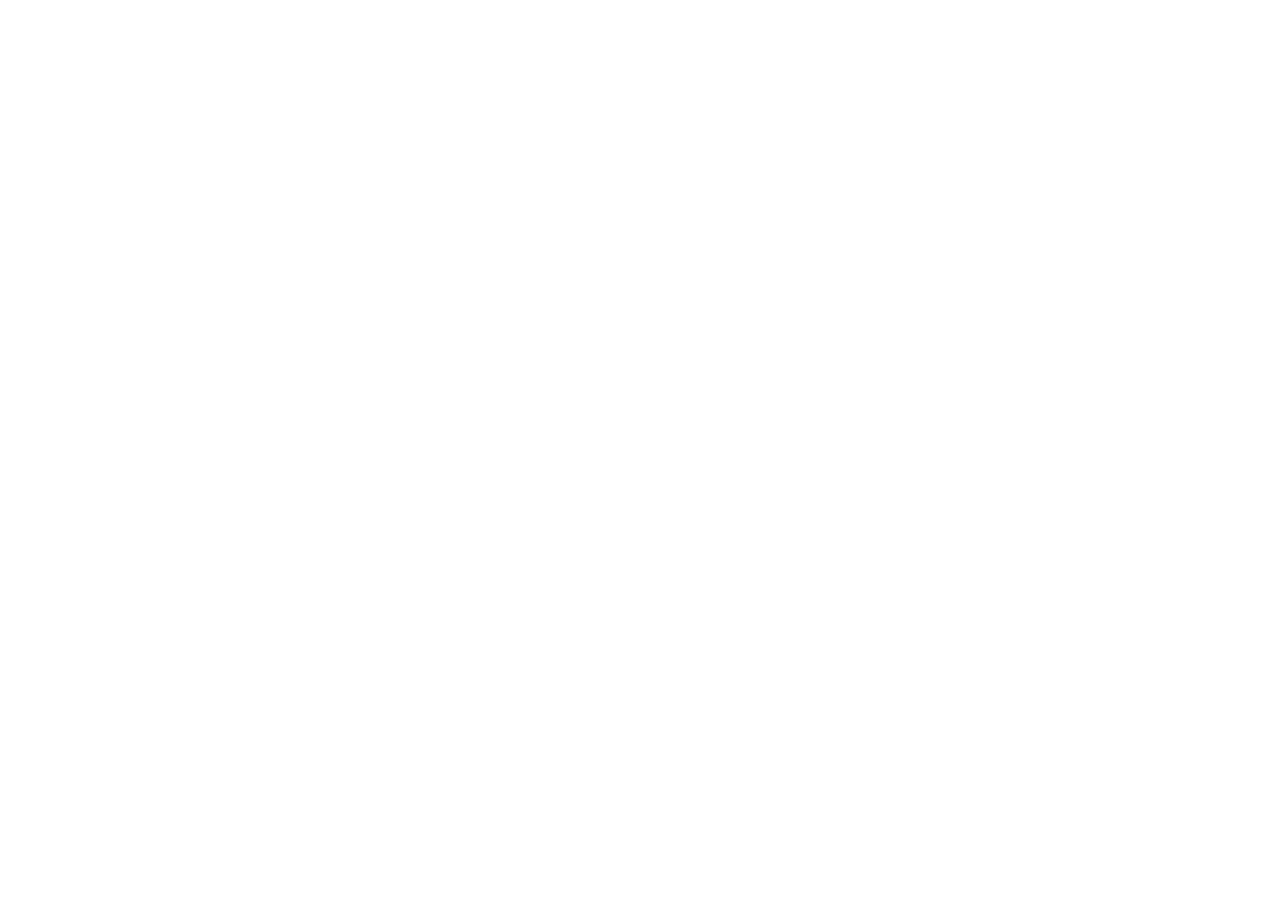
==== index.html @ b4f8fef1 "added: baze settings" ====
<!DOCTYPE html>
<html lang="ru">
  <head>
    <meta charset="UTF-8" />
    <meta name="viewport" content="width=device-width, initial-scale=1.0" />
    <title>Исследование зрелости РМ</title>
  </head>
  <link rel="preconnect" href="https://fonts.gstatic.com" />

  <link rel="stylesheet" href="css/swiper-bundle.min.css" />
  <link rel="stylesheet" href="css/style.css" />
  <body>
    <header class="header">
      <div class="container"></div>
      <!-- /.container -->
    </header>
    <!-- /.header -->

    <script src="js/jquery-3.6.0.min.js"></script>
    <script src="js/swiper-bundle.min.js"></script>
    <script src="js/main.js"></script>
  </body>
</html>
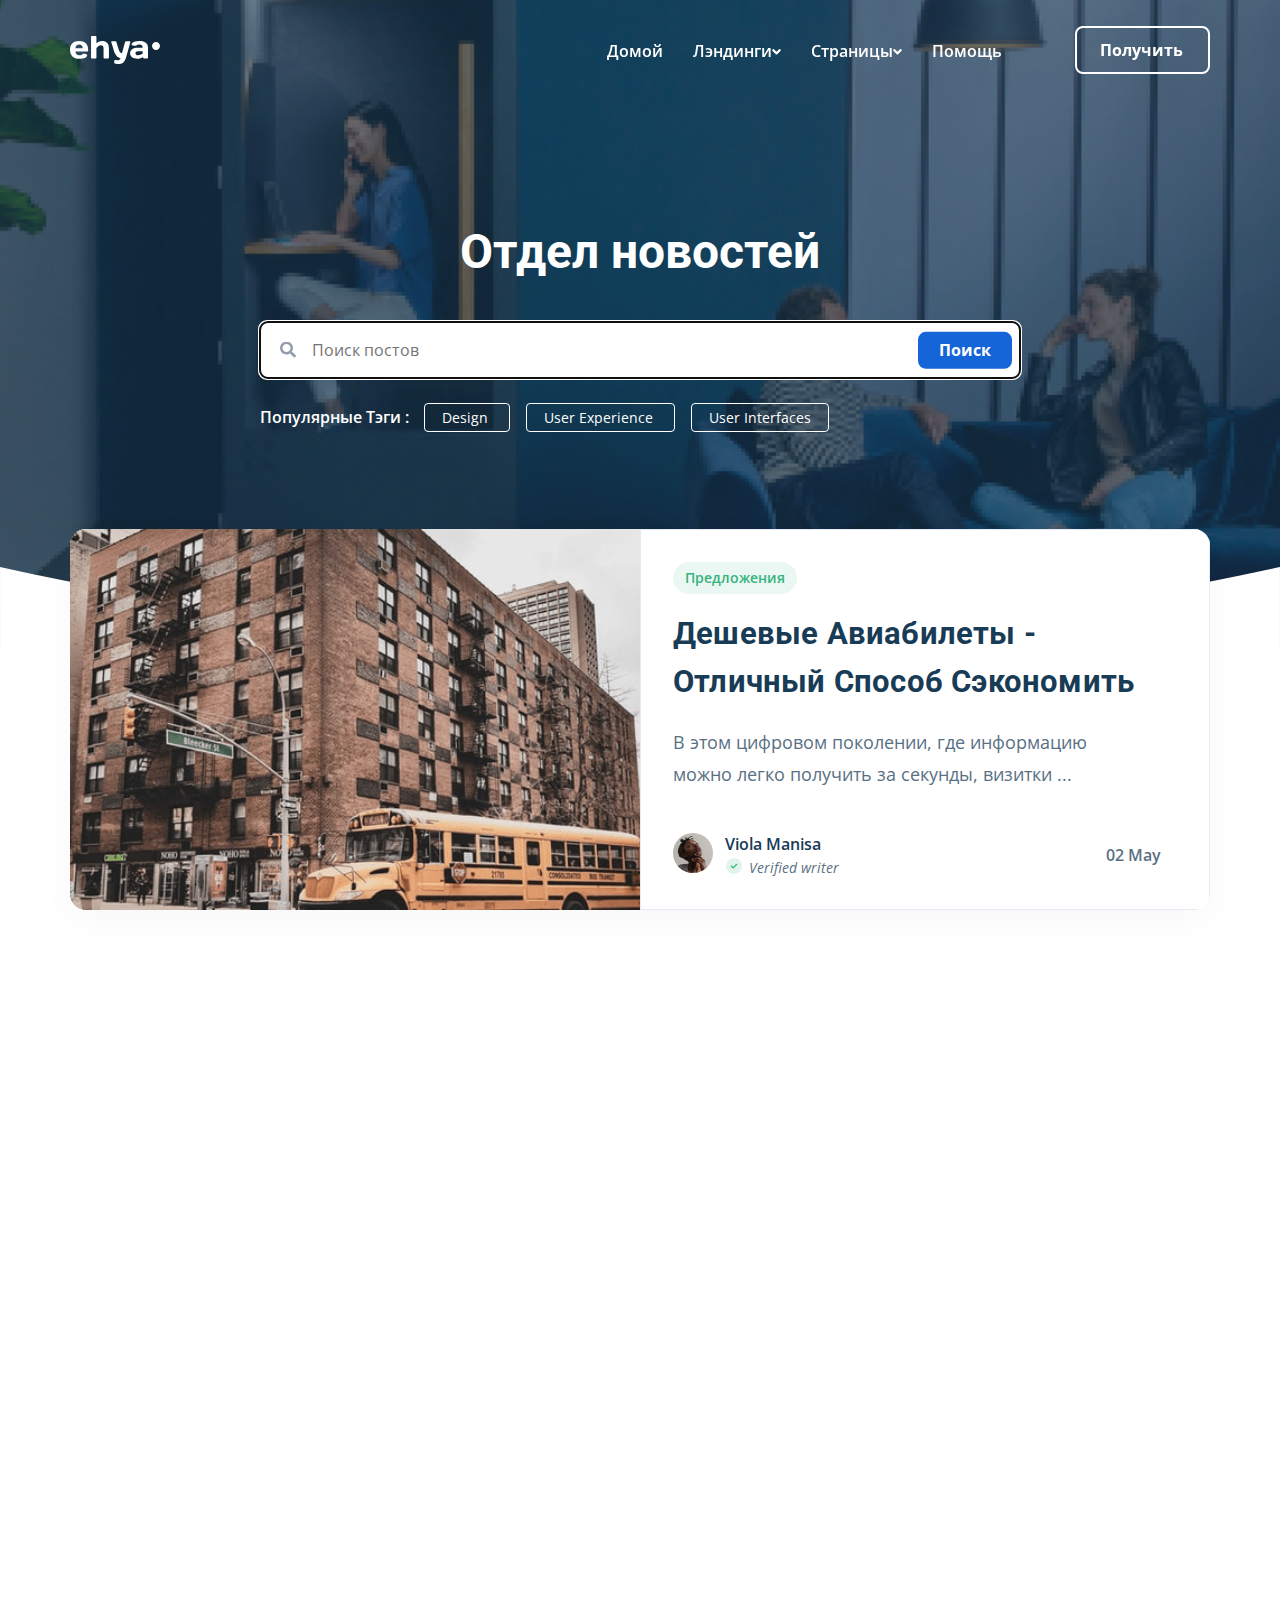
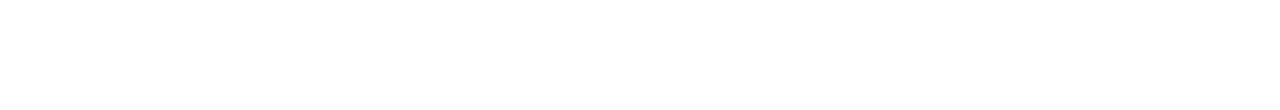
==== commit afffaa6b: "fix" ====
--- a/index.html
+++ b/index.html
@@ -3,19 +3,305 @@
   <head>
     <meta charset="UTF-8" />
     <meta name="viewport" content="width=device-width, initial-scale=1.0" />
-    <title>Исследование зрелости РМ</title>
+    <title>ehya:Отдел новостей</title>
   </head>
   <link rel="preconnect" href="https://fonts.gstatic.com" />
+  <link
+    href="https://fonts.googleapis.com/css2?family=Open+Sans:ital,wght@0,400;0,600;0,700;1,400&family=Roboto:wght@700&display=swap"
+    rel="stylesheet"
+  />
 
   <link rel="stylesheet" href="css/swiper-bundle.min.css" />
   <link rel="stylesheet" href="css/style.css" />
+  <link rel="apple-touch-icon" sizes="180x180" href="apple-touch-icon.png" />
+  <link rel="icon" type="image/png" sizes="32x32" href="favicon-32x32.png" />
+  <link rel="icon" type="image/png" sizes="16x16" href="favicon-16x16.png" />
+  <link rel="manifest" href="site.webmanifest" />
+  <meta name="msapplication-TileColor" content="#da532c" />
+  <meta name="theme-color" content="#ffffff" />
   <body>
-    <header class="header">
-      <div class="container"></div>
+    <header id="#header" class="header">
+      <div class="container">
+        <div class="header__wrapper">
+          <a href="#" class="header__logo header-logo"
+            ><img src="img/Logo.svg" alt="logo" class="header-logo__img"
+          /></a>
+          <div class="header__navbar-top">
+            <nav class="header__nav header-nav">
+              <ul class="header-nav__list">
+                <li class="header-nav__item">
+                  <a href="#" class="header-nav__link hover">Домой</a>
+                </li>
+                <li class="header-nav__item">
+                  <div class="header-nav__dropdown dropdown">
+                    <a
+                      href="#"
+                      class="header-nav__link header-nav__link--arrow hover"
+                      >Лэндинги</a
+                    >
+
+                    <div class="dropdown-content">
+                      <a class="dropdown-content__link hover-1" href="#"
+                        >Лэндинги 1</a
+                      >
+                      <a class="dropdown-content__link hover-1" href="#"
+                        >Лэндинги 2</a
+                      >
+                      <a class="dropdown-content__link hover-1" href="#"
+                        >Лэндинги 3</a
+                      >
+                      <a class="dropdown-content__link hover-1" href="#"
+                        >Лэндинги 4</a
+                      >
+                    </div>
+                  </div>
+                </li>
+                <li class="header-nav__item">
+                  <div class="header-nav__dropdown dropdown">
+                    <a
+                      href="#"
+                      class="header-nav__link header-nav__link--arrow hover"
+                      >Cтраницы</a
+                    >
+                    <div class="dropdown-content">
+                      <a class="dropdown-content__link hover-1" href="#"
+                        >Cтраница 1</a
+                      >
+                      <a class="dropdown-content__link hover-1" href="#"
+                        >Cтраница 2</a
+                      >
+                      <a class="dropdown-content__link hover-1" href="#"
+                        >Cтраница 3</a
+                      >
+                      <a class="dropdown-content__link hover-1" href="#"
+                        >Cтраница 4</a
+                      >
+                    </div>
+                  </div>
+                </li>
+                <li class="header-nav__item">
+                  <a href="#" class="header-nav__link hover">Помощь</a>
+                </li>
+              </ul>
+            </nav>
+            <!-- /.header__nav -->
+            <button data-toggle="modal" class="header__button button-1 hover-1">
+              Получить
+            </button>
+          </div>
+          <!-- /.header__navbar-top -->
+          <button class="header__menu-button menu-button">
+            <span class="menu-button__line"></span>
+            <span class="menu-button__line"></span>
+            <span class="menu-button__line"></span>
+          </button>
+        </div>
+        <!-- /.header__wrapper -->
+      </div>
+      <!-- /.container -->
+      <div class="container">
+        <div class="header__navbar-bottom">
+          <nav class="header__nav header-nav">
+            <ul class="header-nav__list">
+              <li class="header-nav__item">
+                <a href="index.html" class="header-nav__link">Домой</a>
+              </li>
+              <li class="header-nav__item">
+                <a
+                  data-target="#one"
+                  href="#"
+                  class="header-nav__link header-nav__link--arrow"
+                  >Лендинги</a
+                >
+                <ul
+                  id="one"
+                  class="header-nav__dropdown bottom-dropdown dropdown"
+                >
+                  <li class="dropdown__item">
+                    <a href="#" class="dropdown__link">Лендинг 1</a>
+                  </li>
+                  <li class="dropdown__item">
+                    <a href="#" class="dropdown__link">Лендинг 2</a>
+                  </li>
+                  <li class="dropdown__item">
+                    <a href="#" class="dropdown__link">Лендинг 3</a>
+                  </li>
+                  <li class="dropdown__item">
+                    <a href="#" class="dropdown__link">Лендинг 4</a>
+                  </li>
+                </ul>
+                <!-- /.header-nav__drop-down -->
+              </li>
+              <li class="header-nav__item">
+                <a
+                  data-target="#two"
+                  href="#"
+                  class="header-nav__link header-nav__link--arrow"
+                  >Страницы</a
+                >
+                <ul
+                  id="two"
+                  class="header-nav__dropdown bottom-dropdown dropdown"
+                >
+                  <li class="dropdown__item">
+                    <a href="#" class="dropdown__link">Страница 1</a>
+                  </li>
+                  <li class="dropdown__item">
+                    <a href="#" class="dropdown__link">Страница 2</a>
+                  </li>
+                  <li class="dropdown__item">
+                    <a href="#" class="dropdown__link">Страница 3</a>
+                  </li>
+                  <li class="dropdown__item">
+                    <a href="#" class="dropdown__link">Страница 4</a>
+                  </li>
+                </ul>
+                <!-- /.header-nav__drop-down -->
+              </li>
+              <li class="header-nav__item">
+                <a href="#" class="header-nav__link">Помощь</a>
+              </li>
+            </ul>
+          </nav>
+          <!-- /.header__nav -->
+          <button data-toggle="modal" class="header__button button-1">
+            Получить
+          </button>
+        </div>
+        <!-- /.header__navbar-bottom -->
+      </div>
       <!-- /.container -->
     </header>
     <!-- /.header -->
+    <section class="title-page">
+      <div class="title-page__background">
+        <div class="container">
+          <div class="title-page__wrapper">
+            <h1 class="title title-page__title">Отдел новостей</h1>
+            <form action="#" class="search title-page__search">
+              <input
+                type="text"
+                class="input search__input"
+                placeholder="Поиск постов"
+                autofocus
+              />
+              <img
+                src="img/search.svg"
+                alt="icon: search"
+                class="search__img"
+              />
+              <button class="search__button button-2 hover-2">Поиск</button>
+            </form>
+            <div class="title-page__tags tags">
+              <span class="tags__popular">Популярные Тэги :</span>
+              <span class="tags__name hover-1"> <a href="#">Design</a> </span>
+              <span class="tags__name hover-1">
+                <a href="">User Experience</a>
+              </span>
+              <span class="tags__name hover-1"
+                ><a href="">User Interfaces</a></span
+              >
+            </div>
+            <!-- /.title-page__tegs -->
+          </div>
+          <!-- /.title-page__wrapper -->
+        </div>
+        <!-- /.container -->
+      </div>
+      <!-- /.title-page__background -->
+    </section>
+    <!-- /.title-page -->
+    <section class="featured">
+      <div class="container">
+        <div class="featured__box box">
+          <img src="img/offer.png" alt="image" class="box__image" />
+          <div class="box__info">
+            <span class="box__schild"> <a href="">Предложения</a> </span>
+            <h3 class="box__title">
+              Дешевые Авиабилеты - Отличный Способ Сэкономить
+            </h3>
+            <span class="box__text"
+              >В этом цифровом поколении, где информацию можно легко получить за
+              секунды, визитки ...</span
+            >
+            <div class="box__bottom">
+              <div class="box__autor box-autor">
+                <img
+                  src="img/ava_1.png"
+                  alt="avatar"
+                  class="box-autor__avatar avatar"
+                />
+                <div class="box-autor__right">
+                  <span class="box-autor__name name">Viola Manisa</span>
+                  <span class="box-autor__verified verified">
+                    Verified writer
+                  </span>
+                </div>
+              </div>
+              <!-- /.box__autor -->
+              <span class="box__date date">02 May</span>
+            </div>
+          </div>
+          <!-- /.box__info -->
+        </div>
+        <!-- /.featured__card -->
+      </div>
+      <!-- /.container -->
+    </section>
+    <section class="popular">
+      <div class="container"><h2 class="title">Популярные Статьи</h2></div>
+      <!-- /.container -->
+    </section>
+    <!-- /.popular -->
+    <div class="modal">
+      <div class="modal__overlay"></div>
+      <!-- /.modal__overlay -->
+      <div class="modal__dialog">
+        <a href="#" class="modal__close">
+          <img src="img/close.svg" alt="icon: close" />
+        </a>
+        <img class="modal__logo" src="img/Logo.svg" alt="logo" />
+        <form action="send.php" method="POST" class="modal__form form">
+          <input
+            type="text"
+            class="input modal__input"
+            placeholder="Фамилия Имя*"
+            name="name"
+            required
+            minlength="2"
+          />
+          <input
+            type="tel"
+            class="phone input modal__input"
+            placeholder="Номер телефона*"
+            name="phone"
+            required
+            minlength="18"
+            id="phone2"
+          />
 
+          <input
+            type="email"
+            class="input modal__input"
+            placeholder="Email*"
+            name="email"
+            required
+          />
+          <textarea
+            class="message input modal__message"
+            placeholder="Сообщение"
+            name="message"
+          ></textarea>
+
+          <button class="button-2 modal__button hover" type="submit">
+            Отправить
+          </button>
+        </form>
+        <!-- /.modal__form -->
+      </div>
+      <!-- /.modal__dialog -->
+    </div>
+    <!-- /.modal -->
     <script src="js/jquery-3.6.0.min.js"></script>
     <script src="js/swiper-bundle.min.js"></script>
     <script src="js/main.js"></script>
--- a/css/style.css
+++ b/css/style.css
@@ -0,0 +1,1331 @@
+* {
+  -webkit-box-sizing: border-box;
+          box-sizing: border-box;
+  margin: 0;
+}
+
+ul {
+  padding: 0;
+  margin-left: 20px;
+  list-style: none;
+}
+
+.container {
+  max-width: 1140px;
+  margin: auto;
+}
+
+body {
+  background-color: #ffffff;
+  font-family: "Open Sans", sans-serif;
+  font-size: 18px;
+  font-style: normal;
+  font-weight: normal;
+  line-height: 32px;
+  color: #5A7184;
+}
+
+button {
+  cursor: pointer;
+  background-color: none;
+}
+
+button:focus {
+  outline: none;
+}
+
+.title {
+  font-family: "Roboto", sans-serif;
+  font-style: normal;
+  font-weight: bold;
+  line-height: 60px;
+  font-size: 48px;
+  color: #ffffff;
+}
+
+.box__title {
+  font-family: "Roboto", sans-serif;
+  font-style: normal;
+  font-weight: bold;
+  font-size: 31px;
+  line-height: 48px;
+  letter-spacing: 0.2px;
+  color: #183B56;
+}
+
+a {
+  text-decoration: none;
+  color: inherit;
+}
+
+.button-1 {
+  border: 2px solid #ffffff;
+  border-radius: 8px;
+  opacity: 1;
+  background: transparent;
+  color: #ffffff;
+  font-family: "Open Sans", sans-serif;
+  font-style: normal;
+  font-weight: bold;
+  font-size: 16px;
+  line-height: 22px;
+  height: 48px;
+  padding-left: 23px;
+  padding-right: 25px;
+  vertical-align: middle;
+}
+
+.button-2 {
+  border: none;
+  border-radius: 8px;
+  background-color: #1565D8;
+  color: #ffffff;
+  font-family: "Open Sans", sans-serif;
+  font-style: normal;
+  font-weight: bold;
+  font-size: 16px;
+  padding-top: 9px;
+  padding-bottom: 9px;
+}
+
+.input {
+  border: none;
+  border-radius: 8px;
+  height: 56px;
+  color: #959EAD;
+  font-family: "Open Sans", sans-serif;
+  font-style: normal;
+  font-weight: normal;
+  font-size: 16px;
+  line-height: 22px;
+}
+
+.box {
+  background: #ffffff;
+  -webkit-box-shadow: 0px 10px 35px rgba(0, 0, 0, 0.03);
+          box-shadow: 0px 10px 35px rgba(0, 0, 0, 0.03);
+  border-radius: 16px;
+}
+
+.box__info {
+  border: 1px solid #E5EAF4;
+}
+
+.verified {
+  font-family: "Open Sans", sans-serif;
+  font-style: italic;
+  font-weight: normal;
+  font-size: 14px;
+  line-height: 19px;
+  color: #5A7184;
+  position: relative;
+  margin-left: 24px;
+}
+
+.verified::before {
+  content: '';
+  background-image: url(/img/verified.svg);
+  background-repeat: no-repeat;
+  background-size: cover;
+  position: absolute;
+  top: 0;
+  left: -23px;
+  height: 16px;
+  width: 16px;
+}
+
+.avatar {
+  border-radius: 50%;
+  width: 40px;
+  height: 40px;
+}
+
+.date {
+  font-family: "Open Sans", sans-serif;
+  font-style: normal;
+  font-weight: 600;
+  font-size: 16px;
+  line-height: 22px;
+}
+
+.name {
+  font-family: "Open Sans", sans-serif;
+  font-style: normal;
+  font-weight: 600;
+  font-size: 16px;
+  line-height: 22px;
+  margin-bottom: 3px;
+}
+
+.hover:hover {
+  color: #1565D8;
+}
+
+.hover-1:hover {
+  color: #1565D8;
+  background-color: #ffffff;
+}
+
+.hover-2:hover {
+  color: #1565D8;
+  background-color: #ffffff;
+  border: 2px solid #1565D8;
+}
+
+/*! normalize.css v8.0.1 | MIT License | github.com/necolas/normalize.css */
+/* Document
+ @mixin ========================================================================= */
+/**
+ * 1. Correct the line height in all browsers.
+ * 2. Prevent adjustments of font size after orientation changes in iOS.
+ */
+html {
+  line-height: 1.15;
+  /* 1 */
+  -webkit-text-size-adjust: 100%;
+  /* 2 */
+}
+
+/* Sections
+ @mixin ========================================================================= */
+/**
+ * Remove the margin in all browsers.
+ */
+body {
+  margin: 0;
+}
+
+/**
+ * Render the `main` element consistently in IE.
+ */
+main {
+  display: block;
+}
+
+/**
+ * Correct the font size and margin on `h1` elements within `section` and
+ * `article` contexts in Chrome, Firefox, and Safari.
+ */
+h1 {
+  font-size: 2em;
+  margin: 0.67em 0;
+}
+
+/* Grouping content
+ @mixin ========================================================================= */
+/**
+ * 1. Add the correct box sizing in Firefox.
+ * 2. Show the overflow in Edge and IE.
+ */
+hr {
+  -webkit-box-sizing: content-box;
+          box-sizing: content-box;
+  /* 1 */
+  height: 0;
+  /* 1 */
+  overflow: visible;
+  /* 2 */
+}
+
+/**
+ * 1. Correct the inheritance and scaling of font size in all browsers.
+ * 2. Correct the odd `em` font sizing in all browsers.
+ */
+pre {
+  font-family: monospace, monospace;
+  /* 1 */
+  font-size: 1em;
+  /* 2 */
+}
+
+/* Text-level semantics
+ @mixin ========================================================================= */
+/**
+ * Remove the gray background on active links in IE 10.
+ */
+a {
+  background-color: transparent;
+}
+
+/**
+ * 1. Remove the bottom border in Chrome 57-
+ * 2. Add the correct text decoration in Chrome, Edge, IE, Opera, and Safari.
+ */
+abbr[title] {
+  border-bottom: none;
+  /* 1 */
+  text-decoration: underline;
+  /* 2 */
+  -webkit-text-decoration: underline dotted;
+          text-decoration: underline dotted;
+  /* 2 */
+}
+
+/**
+ * Add the correct font weight in Chrome, Edge, and Safari.
+ */
+b,
+strong {
+  font-weight: bolder;
+}
+
+/**
+ * 1. Correct the inheritance and scaling of font size in all browsers.
+ * 2. Correct the odd `em` font sizing in all browsers.
+ */
+code,
+kbd,
+samp {
+  font-family: monospace, monospace;
+  /* 1 */
+  font-size: 1em;
+  /* 2 */
+}
+
+/**
+ * Add the correct font size in all browsers.
+ */
+small {
+  font-size: 80%;
+}
+
+/**
+ * Prevent `sub` and `sup` elements from affecting the line height in
+ * all browsers.
+ */
+sub,
+sup {
+  font-size: 75%;
+  line-height: 0;
+  position: relative;
+  vertical-align: baseline;
+}
+
+sub {
+  bottom: -0.25em;
+}
+
+sup {
+  top: -0.5em;
+}
+
+/* Embedded content
+ @mixin ========================================================================= */
+/**
+ * Remove the border on images inside links in IE 10.
+ */
+img {
+  border-style: none;
+}
+
+/* Forms
+ @mixin ========================================================================= */
+/**
+ * 1. Change the font styles in all browsers.
+ * 2. Remove the margin in Firefox and Safari.
+ */
+button,
+input,
+optgroup,
+select,
+textarea {
+  font-family: inherit;
+  /* 1 */
+  font-size: 100%;
+  /* 1 */
+  line-height: 1.15;
+  /* 1 */
+  margin: 0;
+  /* 2 */
+}
+
+/**
+ * Show the overflow in IE.
+ * 1. Show the overflow in Edge.
+ */
+button,
+input {
+  /* 1 */
+  overflow: visible;
+}
+
+/**
+ * Remove the inheritance of text transform in Edge, Firefox, and IE.
+ * 1. Remove the inheritance of text transform in Firefox.
+ */
+button,
+select {
+  /* 1 */
+  text-transform: none;
+}
+
+/**
+ * Correct the inability to style clickable types in iOS and Safari.
+ */
+button,
+[type="button"],
+[type="reset"],
+[type="submit"] {
+  -webkit-appearance: button;
+}
+
+/**
+ * Remove the inner border and padding in Firefox.
+ */
+button::-moz-focus-inner,
+[type="button"]::-moz-focus-inner,
+[type="reset"]::-moz-focus-inner,
+[type="submit"]::-moz-focus-inner {
+  border-style: none;
+  padding: 0;
+}
+
+/**
+ * Restore the focus styles unset by the previous rule.
+ */
+button:-moz-focusring,
+[type="button"]:-moz-focusring,
+[type="reset"]:-moz-focusring,
+[type="submit"]:-moz-focusring {
+  outline: 1px dotted ButtonText;
+}
+
+/**
+ * Correct the padding in Firefox.
+ */
+fieldset {
+  padding: 0.35em 0.75em 0.625em;
+}
+
+/**
+ * 1. Correct the text wrapping in Edge and IE.
+ * 2. Correct the color inheritance from `fieldset` elements in IE.
+ * 3. Remove the padding so developers are not caught out when they zero out
+ *    `fieldset` elements in all browsers.
+ */
+legend {
+  -webkit-box-sizing: border-box;
+          box-sizing: border-box;
+  /* 1 */
+  color: inherit;
+  /* 2 */
+  display: table;
+  /* 1 */
+  max-width: 100%;
+  /* 1 */
+  padding: 0;
+  /* 3 */
+  white-space: normal;
+  /* 1 */
+}
+
+/**
+ * Add the correct vertical alignment in Chrome, Firefox, and Opera.
+ */
+progress {
+  vertical-align: baseline;
+}
+
+/**
+ * Remove the default vertical scrollbar in IE 10+.
+ */
+textarea {
+  overflow: auto;
+}
+
+/**
+ * 1. Add the correct box sizing in IE 10.
+ * 2. Remove the padding in IE 10.
+ */
+[type="checkbox"],
+[type="radio"] {
+  -webkit-box-sizing: border-box;
+          box-sizing: border-box;
+  /* 1 */
+  padding: 0;
+  /* 2 */
+}
+
+/**
+ * Correct the cursor style of increment and decrement buttons in Chrome.
+ */
+[type="number"]::-webkit-inner-spin-button,
+[type="number"]::-webkit-outer-spin-button {
+  height: auto;
+}
+
+/**
+ * 1. Correct the odd appearance in Chrome and Safari.
+ * 2. Correct the outline style in Safari.
+ */
+[type="search"] {
+  -webkit-appearance: textfield;
+  /* 1 */
+  outline-offset: -2px;
+  /* 2 */
+}
+
+/**
+ * Remove the inner padding in Chrome and Safari on macOS.
+ */
+[type="search"]::-webkit-search-decoration {
+  -webkit-appearance: none;
+}
+
+/**
+ * 1. Correct the inability to style clickable types in iOS and Safari.
+ * 2. Change font properties to `inherit` in Safari.
+ */
+::-webkit-file-upload-button {
+  -webkit-appearance: button;
+  /* 1 */
+  font: inherit;
+  /* 2 */
+}
+
+/* Interactive
+ @mixin ========================================================================= */
+/*
+ * Add the correct display in Edge, IE 10+, and Firefox.
+ */
+details {
+  display: block;
+}
+
+/*
+ * Add the correct display in all browsers.
+ */
+summary {
+  display: list-item;
+}
+
+/* Misc
+ @mixin ========================================================================= */
+/**
+ * Add the correct display in IE 10+.
+ */
+template {
+  display: none;
+}
+
+/**
+ * Add the correct display in IE 10.
+ */
+[hidden] {
+  display: none;
+}
+
+.header {
+  position: fixed;
+  width: 100%;
+  top: 0;
+  left: 0;
+  z-index: 100;
+}
+
+.header__wrapper {
+  display: -webkit-box;
+  display: -ms-flexbox;
+  display: flex;
+  -webkit-box-pack: justify;
+      -ms-flex-pack: justify;
+          justify-content: space-between;
+  padding-top: 26px;
+  padding-bottom: 26px;
+  -webkit-box-align: start;
+      -ms-flex-align: start;
+          align-items: start;
+}
+
+.header__navbar-top {
+  display: -webkit-box;
+  display: -ms-flexbox;
+  display: flex;
+  -webkit-box-align: center;
+      -ms-flex-align: center;
+          align-items: center;
+}
+
+.header__navbar-bottom {
+  display: none;
+}
+
+.header-logo {
+  margin-top: 10px;
+}
+
+.header-nav {
+  margin-right: 43px;
+  margin-left: auto;
+}
+
+.header-nav__list {
+  display: -webkit-box;
+  display: -ms-flexbox;
+  display: flex;
+}
+
+.header-nav__item {
+  margin-right: 30px;
+}
+
+.header-nav__link {
+  margin-top: 13px;
+  color: #ffffff;
+  font-family: "Open Sans", sans-serif;
+  font-weight: 600;
+  font-size: 16px;
+  line-height: 22px;
+}
+
+.header-nav__link--arrow:after {
+  position: relative;
+  content: '';
+  background-image: url(../img/arrow-nav.svg);
+  background-repeat: no-repeat;
+  display: block;
+  height: 16px;
+  width: 9px;
+  float: right;
+  top: 14px;
+}
+
+.dropdown--active {
+  display: block;
+}
+
+.dropdown__link {
+  font-family: "Open Sans", sans-serif;
+  font-style: normal;
+  font-weight: normal;
+  font-size: 14px;
+  line-height: 20px;
+  color: #ffffff;
+}
+
+.menu-button {
+  display: none;
+}
+
+.dropdown .dropbtn {
+  border: none;
+  outline: none;
+  background-color: inherit;
+  color: #ffffff;
+}
+
+.dropdown-content {
+  display: none;
+  position: absolute;
+  z-index: 1;
+  width: 80%;
+  top: 65px;
+  right: 30%;
+  left: 30%;
+  margin: auto;
+}
+
+.bottom-dropdown {
+  display: none;
+}
+
+.header-nav__dropdown--active {
+  display: block;
+}
+
+.dropdown:hover .dropdown-content {
+  display: block;
+}
+
+.dropdown-content__link {
+  color: #ffffff;
+  font-style: normal;
+  font-weight: normal;
+  font-size: 14px;
+  line-height: 20px;
+  text-align: center;
+  border: 1px solid #ffffff;
+  border-radius: 4px;
+  padding: 4px 17px 4px 17px;
+  margin-right: 16px;
+  white-space: nowrap;
+}
+
+.title-page__background {
+  background-color: #1565D8;
+  background-image: url(../img/bg_header_1.png);
+  background-repeat: no-repeat;
+  background-size: cover;
+  background-position: center;
+  min-height: 729px;
+  position: relative;
+}
+
+.title-page__background:before {
+  content: '';
+  position: absolute;
+  background: rgba(24, 59, 86, 0.65);
+  background-size: cover;
+  top: 0;
+  bottom: 0;
+  left: 0;
+  right: 0;
+}
+
+.title-page__wrapper {
+  display: -webkit-box;
+  display: -ms-flexbox;
+  display: flex;
+  -webkit-box-orient: vertical;
+  -webkit-box-direction: normal;
+      -ms-flex-direction: column;
+          flex-direction: column;
+  -webkit-box-align: center;
+      -ms-flex-align: center;
+          align-items: center;
+  max-width: 760px;
+  margin-right: auto;
+  margin-left: auto;
+  z-index: 10;
+  padding-top: 190px;
+}
+
+.title-page__title {
+  z-index: 10;
+  margin-bottom: 40px;
+}
+
+.search {
+  width: 100%;
+  position: relative;
+  margin-bottom: 22px;
+  z-index: 10;
+}
+
+.search__input {
+  width: 100%;
+  text-overflow: ellipsis;
+  padding-right: 110px;
+  padding-left: 52px;
+}
+
+.search__img {
+  position: absolute;
+  top: 50%;
+  left: 20px;
+  -webkit-transform: translateY(-50%);
+          transform: translateY(-50%);
+}
+
+.search__button {
+  position: absolute;
+  right: 8px;
+  top: 50%;
+  -webkit-transform: translateY(-50%);
+          transform: translateY(-50%);
+  padding-left: 21px;
+  padding-right: 21px;
+}
+
+.tags {
+  font-family: "Open Sans", sans-serif;
+  -ms-flex-item-align: start;
+      align-self: flex-start;
+  z-index: 10;
+}
+
+.tags__popular {
+  color: #ffffff;
+  font-style: normal;
+  font-weight: 600;
+  font-size: 16px;
+  line-height: 22px;
+  margin-right: 10px;
+}
+
+.tags__name {
+  color: #ffffff;
+  font-style: normal;
+  font-weight: normal;
+  font-size: 14px;
+  line-height: 20px;
+  text-align: center;
+  border: 1px solid #ffffff;
+  border-radius: 4px;
+  padding: 4px 17px 4px 17px;
+  margin-right: 16px;
+  white-space: nowrap;
+}
+
+.bottom-bg__img {
+  width: 100%;
+  z-index: 10;
+  position: relative;
+  bottom: 0;
+  margin-top: -50px;
+}
+
+.featured {
+  background-image: url(../img/bottom.svg);
+  background-repeat: no-repeat;
+  background-size: 100%;
+  background-position: top;
+  height: 200px;
+  top: 567px;
+  position: absolute;
+  left: 0;
+  right: 0;
+  padding-bottom: 96px;
+}
+
+.featured__box {
+  margin-top: -38px;
+}
+
+.box {
+  display: -webkit-box;
+  display: -ms-flexbox;
+  display: flex;
+  overflow: hidden;
+}
+
+.box__image {
+  -o-object-fit: cover;
+     object-fit: cover;
+  width: 50%;
+}
+
+.box__info {
+  padding: 30px 48px 32px 32px;
+  width: 50%;
+}
+
+.box__schild {
+  background-color: #EBF7F2;
+  font-family: "Open Sans", sans-serif;
+  font-style: normal;
+  font-weight: 600;
+  font-size: 14px;
+  line-height: 20px;
+  color: #36B37E;
+  border-radius: 20px;
+  padding: 6px 12px 6px 12px;
+  margin-bottom: 16px;
+  display: inline-block;
+}
+
+.box__title {
+  margin-bottom: 20px;
+}
+
+.box__text {
+  margin-bottom: 43px;
+  display: block;
+  margin-right: 20px;
+}
+
+.box__bottom {
+  display: -webkit-box;
+  display: -ms-flexbox;
+  display: flex;
+  -webkit-box-pack: justify;
+      -ms-flex-pack: justify;
+          justify-content: space-between;
+  -webkit-box-align: center;
+      -ms-flex-align: center;
+          align-items: center;
+}
+
+.box-autor {
+  display: -webkit-box;
+  display: -ms-flexbox;
+  display: flex;
+}
+
+.box-autor__right {
+  display: -webkit-box;
+  display: -ms-flexbox;
+  display: flex;
+  -webkit-box-orient: vertical;
+  -webkit-box-direction: normal;
+      -ms-flex-direction: column;
+          flex-direction: column;
+  margin-left: 12px;
+}
+
+.box-autor__name {
+  color: #183B56;
+}
+
+.popular {
+  margin-top: 1000px;
+}
+
+.news-page__background {
+  background-color: #1565D8;
+  background-image: url(../img/bg_news.png);
+  background-repeat: no-repeat;
+  background-size: cover;
+  background-position: center;
+  min-height: 600px;
+  position: relative;
+}
+
+.news-page__background:before {
+  content: '';
+  position: absolute;
+  background: rgba(24, 59, 86, 0.65);
+  background-size: cover;
+  top: 0;
+  bottom: 0;
+  left: 0;
+  right: 0;
+}
+
+.news-page__wrapper {
+  display: -webkit-box;
+  display: -ms-flexbox;
+  display: flex;
+  -webkit-box-orient: vertical;
+  -webkit-box-direction: normal;
+      -ms-flex-direction: column;
+          flex-direction: column;
+  -webkit-box-align: center;
+      -ms-flex-align: center;
+          align-items: center;
+  max-width: 760px;
+  margin-right: auto;
+  margin-left: auto;
+  z-index: 10;
+  padding-top: 180px;
+}
+
+.news-page__title {
+  z-index: 10;
+  margin-bottom: 40px;
+  text-align: center;
+}
+
+.news-bottom {
+  background-image: url(../img/bottom.svg);
+  background-repeat: no-repeat;
+  background-size: 100%;
+  background-position: top;
+  height: 200px;
+  top: 467px;
+  position: absolute;
+  left: 0;
+  right: 0;
+}
+
+.modal__overlay {
+  position: fixed;
+  left: 0;
+  top: 0;
+  right: 0;
+  bottom: 0;
+  background-color: rgba(0, 143, 223, 0.39);
+  z-index: 1000;
+  visibility: hidden;
+  opasity: 0;
+  -webkit-transition: opacity 0.2s;
+  transition: opacity 0.2s;
+}
+
+.modal__overlay--visible {
+  visibility: visible;
+  opacity: 1;
+}
+
+.modal__dialog {
+  position: fixed;
+  top: 52%;
+  left: 50%;
+  -webkit-transform: translate(-50%, -50%);
+          transform: translate(-50%, -50%);
+  padding: 20px 20px;
+  max-width: 478px;
+  background-color: #183B56;
+  color: #ffffff;
+  border-radius: 8px;
+  z-index: 1001;
+  visibility: hidden;
+  opasity: 0;
+  -webkit-transition: opacity 0.2s;
+  transition: opacity 0.2s;
+  max-height: 95%;
+  overflow: auto;
+}
+
+.modal__dialog--visible {
+  visibility: visible;
+  opacity: 1;
+}
+
+.modal__close {
+  position: absolute;
+  right: 18px;
+  top: 17px;
+  text-decoration: none;
+  cursor: pointer;
+}
+
+.modal__logo {
+  margin-bottom: 15px;
+  margin-left: auto;
+  margin-right: auto;
+}
+
+.modal__input {
+  width: 100%;
+  margin-top: 15px;
+  padding-left: 15px;
+}
+
+.modal__input:first-child {
+  margin-top: 0px;
+}
+
+.modal__message {
+  width: 100%;
+  min-height: 123px;
+  margin-bottom: 15px;
+  margin-top: 15px;
+  resize: none;
+  padding: 15px;
+}
+
+.modal__button {
+  width: 100%;
+  min-height: 50px;
+  padding: 17px;
+}
+
+.modal__info {
+  font-style: normal;
+  font-weight: bold;
+  font-size: 12px;
+  line-height: 15px;
+  color: #959EAD;
+}
+
+@media (max-width: 1350px) {
+  .title-page__background {
+    min-height: 650px;
+  }
+  .news-page__background {
+    min-height: 550px;
+  }
+}
+
+@media (max-width: 1200px) {
+  .container {
+    width: 90%;
+  }
+  .title-page__background {
+    min-height: 600px;
+  }
+  .news-page__background {
+    min-height: 550px;
+  }
+}
+
+@media (max-width: 1100px) {
+  .title-page__background {
+    min-height: 500px;
+  }
+  .box__image {
+    width: 50%;
+  }
+  .news-page__background {
+    min-height: 540px;
+  }
+  .dropdown-content {
+    width: 90%;
+    top: 65px;
+    right: 30%;
+    left: 20%;
+    margin: auto;
+  }
+}
+
+@media (max-width: 900px) {
+  .box {
+    -webkit-box-orient: vertical;
+    -webkit-box-direction: normal;
+        -ms-flex-direction: column;
+            flex-direction: column;
+  }
+  .box__image {
+    width: 100%;
+    height: 350px;
+  }
+  .box__info {
+    width: 100%;
+  }
+}
+
+@media (max-width: 880px) {
+  .container {
+    width: 92%;
+  }
+  .header-nav {
+    margin-right: 5px;
+  }
+  .header__navbar-top {
+    display: none;
+  }
+  .header__navbar-bottom {
+    position: fixed;
+    left: 0;
+    right: 0;
+    bottom: 0;
+    top: 78px;
+  }
+  .header__navbar-bottom--active {
+    display: -webkit-box;
+    display: -ms-flexbox;
+    display: flex;
+    -webkit-box-orient: vertical;
+    -webkit-box-direction: normal;
+        -ms-flex-direction: column;
+            flex-direction: column;
+    -webkit-box-align: center;
+        -ms-flex-align: center;
+            align-items: center;
+    background-color: #183B56;
+    padding: 20px;
+  }
+  .header-nav {
+    margin-right: auto;
+  }
+  .header-nav__list {
+    display: -webkit-box;
+    display: -ms-flexbox;
+    display: flex;
+    -webkit-box-orient: vertical;
+    -webkit-box-direction: normal;
+        -ms-flex-direction: column;
+            flex-direction: column;
+    -webkit-box-align: center;
+        -ms-flex-align: center;
+            align-items: center;
+  }
+  .header-nav__item {
+    margin-bottom: 20px;
+  }
+  .header-nav__link--arrow:after {
+    top: 9px;
+  }
+  .menu-button {
+    display: -webkit-box;
+    display: -ms-flexbox;
+    display: flex;
+    width: 23px;
+    height: 18px;
+    padding: 0;
+    -webkit-box-align: center;
+        -ms-flex-align: center;
+            align-items: center;
+    -webkit-box-pack: justify;
+        -ms-flex-pack: justify;
+            justify-content: space-between;
+    -webkit-box-orient: vertical;
+    -webkit-box-direction: normal;
+        -ms-flex-direction: column;
+            flex-direction: column;
+    border: none;
+    cursor: pointer;
+    background: transparent;
+  }
+  .menu-button__line {
+    width: 22px;
+    height: 2px;
+    background-color: #ffffff;
+    border-radius: 1px;
+  }
+  .title-page__wrapper {
+    padding-top: 100px;
+  }
+  .box {
+    -webkit-box-orient: vertical;
+    -webkit-box-direction: normal;
+        -ms-flex-direction: column;
+            flex-direction: column;
+  }
+  .box__image {
+    width: 100%;
+    height: 250px;
+  }
+  .box__text {
+    margin-right: 0px;
+  }
+}
+
+@media (max-width: 600px) {
+  .news-page__background {
+    min-height: 390px;
+  }
+  .modal__dialog {
+    width: 70%;
+  }
+}
+
+@media (max-width: 540px) {
+  body {
+    font-size: 14px;
+    line-height: 24px;
+  }
+  .title-page__background {
+    min-height: 500px;
+  }
+  .title {
+    font-size: 32px;
+  }
+  .input {
+    height: 48px;
+  }
+  .search {
+    display: -webkit-box;
+    display: -ms-flexbox;
+    display: flex;
+    -webkit-box-orient: vertical;
+    -webkit-box-direction: normal;
+        -ms-flex-direction: column;
+            flex-direction: column;
+    margin-bottom: 14px;
+  }
+  .search__input {
+    margin-bottom: 15px;
+  }
+  .search__img {
+    top: 14%;
+    -webkit-transform: none;
+            transform: none;
+    left: 15px;
+  }
+  .search__button {
+    position: relative;
+    -webkit-transform: none;
+            transform: none;
+    right: 0;
+    top: 0;
+    height: 48px;
+  }
+  .tags__popular {
+    display: block;
+    font-size: 14px;
+    width: 100%;
+    margin-bottom: 10px;
+  }
+  .tags__name {
+    display: inline-block;
+    margin-bottom: 10px;
+    margin-right: 10px;
+  }
+  .box {
+    margin-top: -90px;
+  }
+  .box__schild {
+    text-transform: uppercase;
+  }
+  .box__title {
+    font-size: 20px;
+    line-height: 24px;
+  }
+  .box__info {
+    padding: 23px 20px 24px 20px;
+  }
+  .avatar {
+    width: 36px;
+    height: 36px;
+  }
+  .name {
+    font-size: 14px;
+    line-height: 20px;
+  }
+  .verified {
+    font-size: 12px;
+    line-height: 16px;
+  }
+  .date {
+    font-size: 14px;
+    line-height: 20px;
+  }
+  .news-page__background {
+    min-height: 380px;
+  }
+  .news-page__wrapper {
+    padding-top: 100px;
+  }
+  .news-page__title {
+    line-height: 40px;
+    text-align: center;
+    letter-spacing: 0.2px;
+  }
+  .news-bottom {
+    background-size: 400%;
+    background-position: center;
+    height: 200px;
+    top: 267px;
+  }
+}
+
+@media (max-width: 320px) {
+  .container {
+    max-width: 288px;
+  }
+  .header__wrapper {
+    padding-top: 15px;
+    padding-right: 6px;
+    padding-left: 6px;
+  }
+  .header-logo {
+    margin-top: 4px;
+  }
+  .header-logo__img {
+    width: 77px;
+  }
+  .title-page__wrapper {
+    padding-top: 72px;
+    padding-right: 6px;
+    padding-left: 6px;
+  }
+  .title-page__title {
+    margin-bottom: 20px;
+  }
+  .search__input {
+    padding-left: 45px;
+  }
+  .featured {
+    background-size: 600%;
+    top: 380px;
+  }
+  .featured__box {
+    margin-top: 57px;
+  }
+  .box__schild {
+    margin-bottom: 4px;
+  }
+  .box__image {
+    height: 160px;
+  }
+  .box__info {
+    padding: 23px 20px 24px 20px;
+  }
+  .box__title {
+    line-height: 24px;
+    margin-bottom: 0px;
+  }
+  .box__text {
+    margin-bottom: 0px;
+  }
+}
+
+@media (max-height: 500px) {
+  .header__navbar-bottom--active {
+    overflow: auto;
+    height: 80%;
+  }
+}
+/*# sourceMappingURL=style.css.map */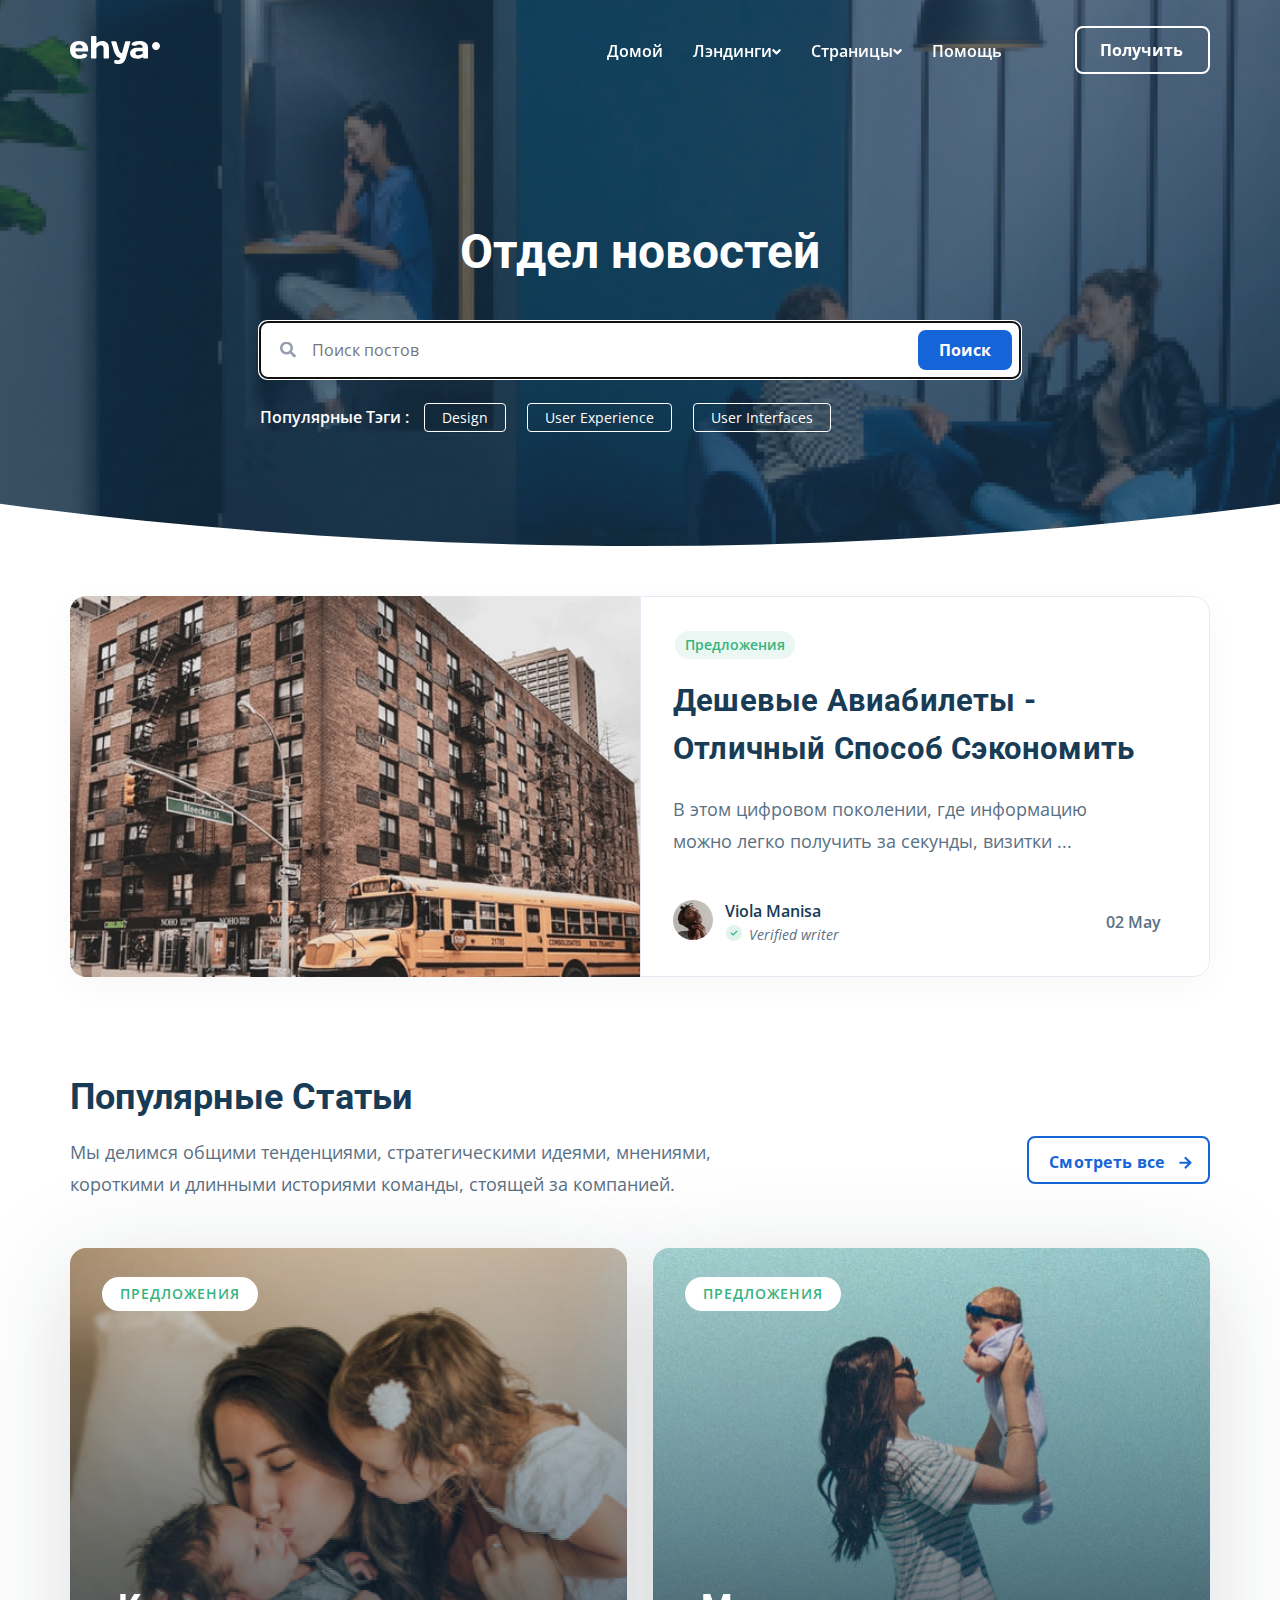
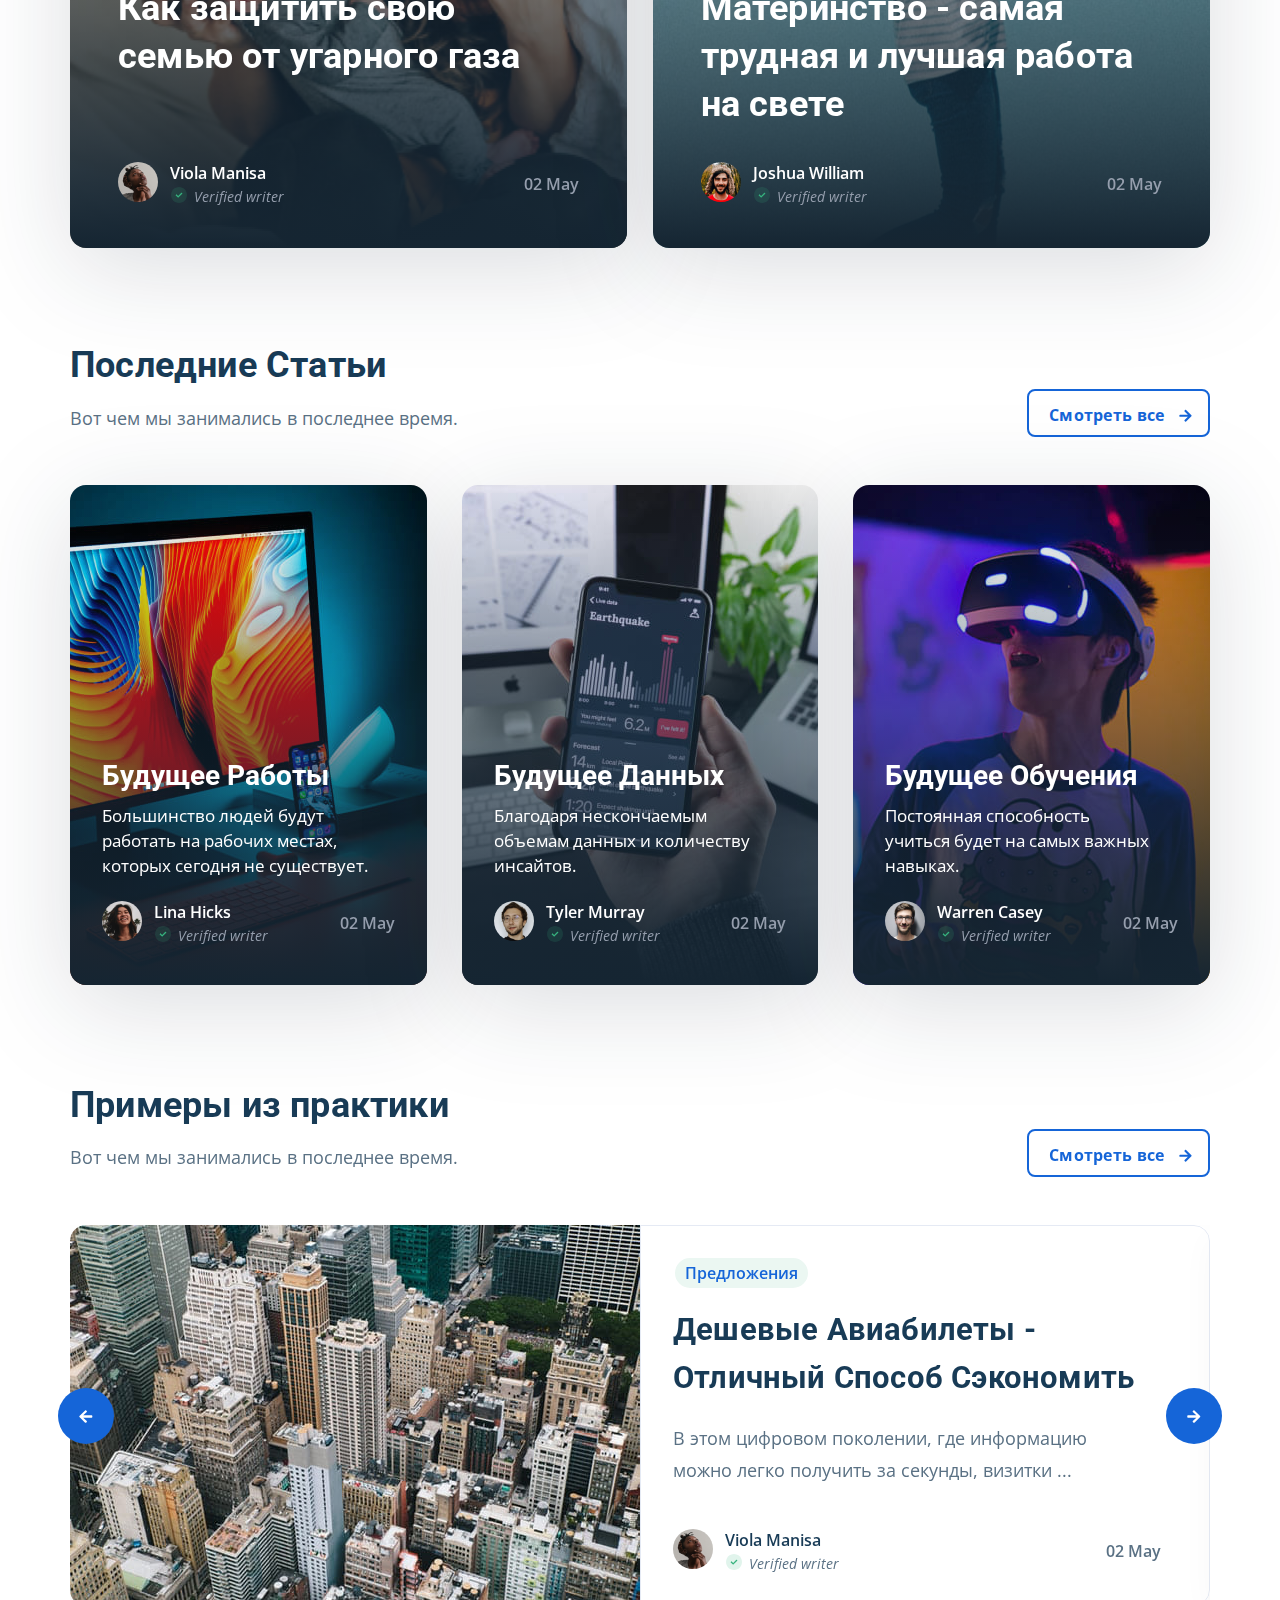
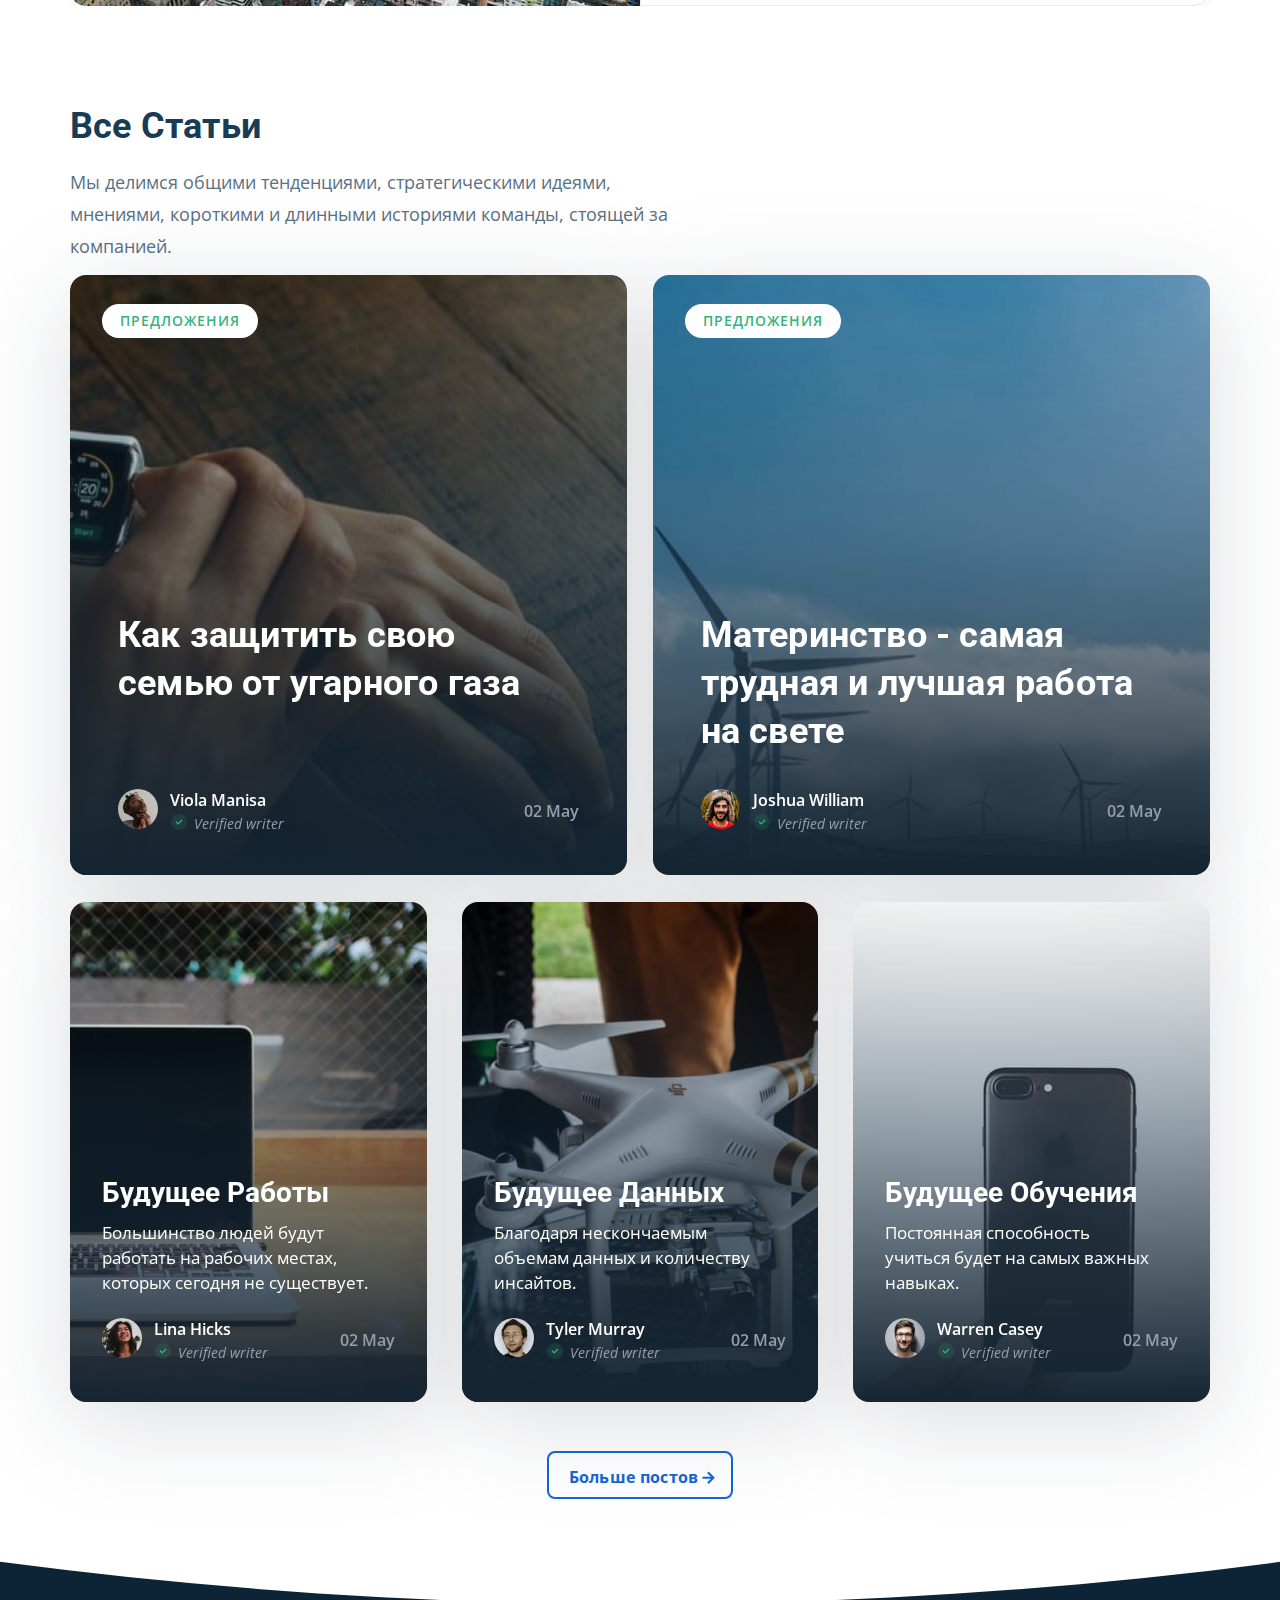
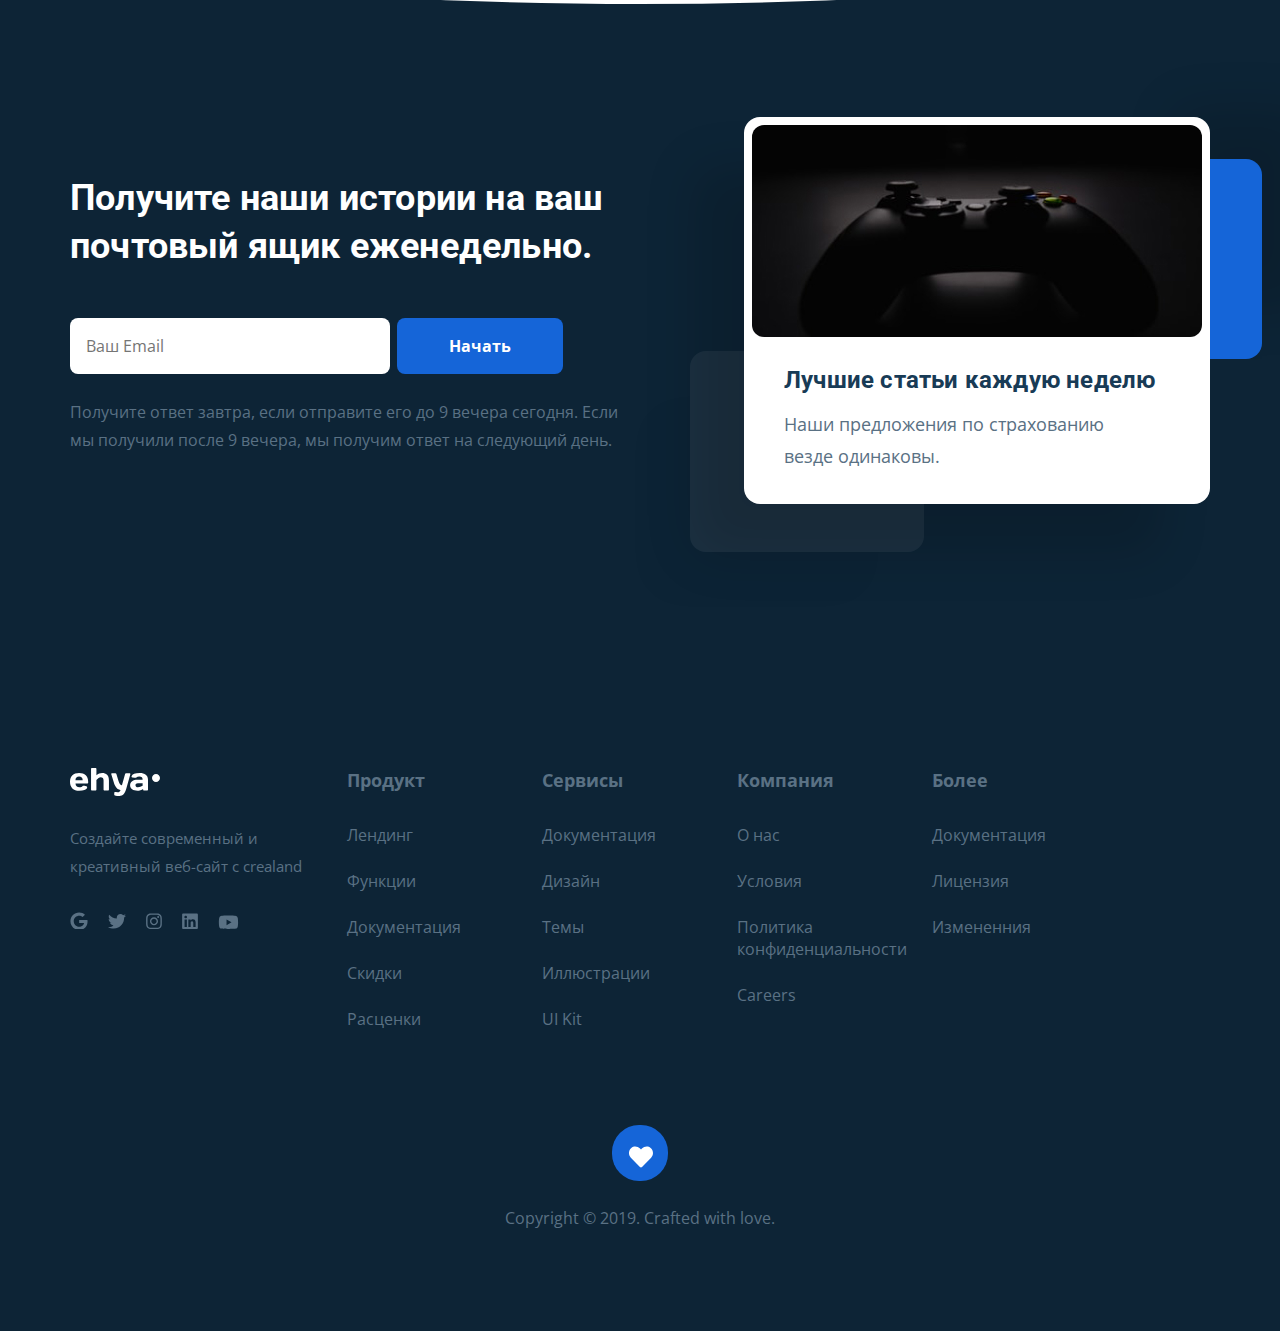
==== commit 02e2abce: "added: footer" ====
--- a/index.html
+++ b/index.html
@@ -30,27 +30,26 @@
             <nav class="header__nav header-nav">
               <ul class="header-nav__list">
                 <li class="header-nav__item">
-                  <a href="#" class="header-nav__link hover">Домой</a>
+                  <a href="#" class="header-nav__link hover-menu">Домой</a>
                 </li>
                 <li class="header-nav__item">
                   <div class="header-nav__dropdown dropdown">
-                    <a
-                      href="#"
-                      class="header-nav__link header-nav__link--arrow hover"
-                      >Лэндинги</a
+                    <span
+                      class="header-nav__link header-nav__link--arrow hover-menu"
+                      >Лэндинги</span
                     >
 
                     <div class="dropdown-content">
-                      <a class="dropdown-content__link hover-1" href="#"
+                      <a class="dropdown-content__link hover-menu" href="#"
                         >Лэндинги 1</a
                       >
-                      <a class="dropdown-content__link hover-1" href="#"
+                      <a class="dropdown-content__link hover-menu" href="#"
                         >Лэндинги 2</a
                       >
-                      <a class="dropdown-content__link hover-1" href="#"
+                      <a class="dropdown-content__link hover-menu" href="#"
                         >Лэндинги 3</a
                       >
-                      <a class="dropdown-content__link hover-1" href="#"
+                      <a class="dropdown-content__link hover-menu" href="#"
                         >Лэндинги 4</a
                       >
                     </div>
@@ -58,29 +57,28 @@
                 </li>
                 <li class="header-nav__item">
                   <div class="header-nav__dropdown dropdown">
-                    <a
-                      href="#"
-                      class="header-nav__link header-nav__link--arrow hover"
-                      >Cтраницы</a
+                    <span
+                      class="header-nav__link header-nav__link--arrow hover-menu"
+                      >Cтраницы</span
                     >
                     <div class="dropdown-content">
-                      <a class="dropdown-content__link hover-1" href="#"
+                      <a class="dropdown-content__link hover-menu" href="#"
                         >Cтраница 1</a
                       >
-                      <a class="dropdown-content__link hover-1" href="#"
+                      <a class="dropdown-content__link hover-menu" href="#"
                         >Cтраница 2</a
                       >
-                      <a class="dropdown-content__link hover-1" href="#"
+                      <a class="dropdown-content__link hover-menu" href="#"
                         >Cтраница 3</a
                       >
-                      <a class="dropdown-content__link hover-1" href="#"
+                      <a class="dropdown-content__link hover-menu" href="#"
                         >Cтраница 4</a
                       >
                     </div>
                   </div>
                 </li>
                 <li class="header-nav__item">
-                  <a href="#" class="header-nav__link hover">Помощь</a>
+                  <a href="#" class="header-nav__link hover-menu">Помощь</a>
                 </li>
               </ul>
             </nav>
@@ -110,7 +108,7 @@
                 <a
                   data-target="#one"
                   href="#"
-                  class="header-nav__link header-nav__link--arrow"
+                  class="header-nav__link header-nav__link--arrow-2"
                   >Лендинги</a
                 >
                 <ul
@@ -136,7 +134,7 @@
                 <a
                   data-target="#two"
                   href="#"
-                  class="header-nav__link header-nav__link--arrow"
+                  class="header-nav__link header-nav__link--arrow-2"
                   >Страницы</a
                 >
                 <ul
@@ -190,17 +188,14 @@
                 alt="icon: search"
                 class="search__img"
               />
-              <button class="search__button button-2 hover-2">Поиск</button>
+              <a href="news.html"class="search__button button-2 hover-btn">Поиск</a>
             </form>
             <div class="title-page__tags tags">
               <span class="tags__popular">Популярные Тэги :</span>
-              <span class="tags__name hover-1"> <a href="#">Design</a> </span>
-              <span class="tags__name hover-1">
-                <a href="">User Experience</a>
-              </span>
-              <span class="tags__name hover-1"
-                ><a href="">User Interfaces</a></span
-              >
+              <a href="#" class="tags__name hover-1"> Design</a>
+              <a href="#" class="tags__name hover-1"> User Experience</a>
+
+              <a href="#" class="tags__name hover-1">User Interfaces</a>
             </div>
             <!-- /.title-page__tegs -->
           </div>
@@ -211,23 +206,28 @@
       <!-- /.title-page__background -->
     </section>
     <!-- /.title-page -->
+    <section class="bg-bottom"></section>
     <section class="featured">
       <div class="container">
         <div class="featured__box box">
           <img src="img/offer.png" alt="image" class="box__image" />
           <div class="box__info">
-            <span class="box__schild"> <a href="">Предложения</a> </span>
-            <h3 class="box__title">
-              Дешевые Авиабилеты - Отличный Способ Сэкономить
+            <a href="#" class="box__schild hover-schild">
+              Предложения</a>
+            </span>
+            <h3 class="box__title box__title--hover">
+              <a href="news.html"
+                >Дешевые Авиабилеты - Отличный Способ Сэкономить</a
+              >
             </h3>
             <span class="box__text"
               >В этом цифровом поколении, где информацию можно легко получить за
-              секунды, визитки ...</span
-            >
+              секунды, визитки ...
+            </span>
             <div class="box__bottom">
               <div class="box__autor box-autor">
                 <img
-                  src="img/ava_1.png"
+                  src="img/ava_1.jpg"
                   alt="avatar"
                   class="box-autor__avatar avatar"
                 />
@@ -244,15 +244,682 @@
           </div>
           <!-- /.box__info -->
         </div>
-        <!-- /.featured__card -->
+        <!-- /.featured__box -->
       </div>
       <!-- /.container -->
     </section>
+
     <section class="popular">
-      <div class="container"><h2 class="title">Популярные Статьи</h2></div>
+      <div class="container">
+        <h2 class="popular__title h2-title">Популярные Статьи</h2>
+        <div class="popular__wrapper">
+          <span class="popular__text"
+            >Мы делимся общими тенденциями, стратегическими идеями, мнениями,
+            короткими и длинными историями команды, стоящей за компанией.</span
+          >
+          <a href="news.html"  class="button-3 hover-btn-2">Смотреть все</a>
+          <div class="popular__card-wrapper">
+            <div class="popular__card popular-card card">
+              <img src="img/Image-1.jpg" alt="img" class="card__img" />
+              <a href="#" class="card__schild hover-schild-2"
+                >ПРЕДЛОЖЕНИЯ</a>
+              <h3 class="popular-card__title card__title hover-title">
+                <a href="news.html">Как защитить свою семью от угарного газа</a>
+              </h3>
+              <div class="card__bottom">
+                <div class="card__autor card-autor">
+                  <img
+                    src="img/ava_1.jpg"
+                    alt="avatar"
+                    class="card-autor__avatar avatar"
+                  />
+                  <div class="card-autor__right">
+                    <span class="card-autor__name name">Viola Manisa</span>
+                    <span class="card-autor__verified verified">
+                      Verified writer
+                    </span>
+                  </div>
+                </div>
+                <!-- /.box__autor -->
+                <span class="card__date date">02 May</span>
+              </div>
+              <!-- /.card__bottom -->
+            </div>
+            <!-- /.card -->
+            <div class="popular__card popular-card card">
+              <img src="img/Image-2.jpg" alt="img" class="card__img" />
+              <a href="#"class="card__schild hover-schild-2"
+                >ПРЕДЛОЖЕНИЯ</a>
+              <h3 class="card__title hover hover-title">
+                <a href="news.html"
+                  >Материнство - самая трудная и лучшая работа на свете</a
+                >
+              </h3>
+              <div class="card__bottom">
+                <div class="card__autor card-autor">
+                  <img
+                    src="img/ava_2.jpg"
+                    alt="avatar"
+                    class="card-autor__avatar avatar"
+                  />
+                  <div class="card-autor__right">
+                    <span class="card-autor__name name">Joshua William</span>
+                    <span class="card-autor__verified verified">
+                      Verified writer
+                    </span>
+                  </div>
+                </div>
+                <!-- /.box__autor -->
+                <span class="card__date date">02 May</span>
+              </div>
+              <!-- /.card__bottom -->
+            </div>
+            <!-- /.card -->
+          </div>
+          <!-- /.popular__card-wrapper -->
+        </div>
+        <!-- /.popular__wrapper -->
+      </div>
       <!-- /.container -->
     </section>
     <!-- /.popular -->
+    <section class="last">
+      <div class="container">
+        <h2 class="last__title h2-title">Последние Статьи</h2>
+        <div class="last__wrapper">
+          <span class="last__text"
+            >Вот чем мы занимались в последнее время.</span
+          >
+          <a href="news.html" class="last__button button-3 hover-btn-2">
+            Смотреть все
+          </a>
+          <div class="last__card-wrapper">
+            
+            <div class="last__card last-card last-card--hover card">
+              <a href="news.html" class="last-card__link"></a>
+              <img src="img/Image-3.jpg" alt="img" class="last__img card__img" />
+              <div class="last-card__text-wrapper">
+                <h3 class="last-card__title-smoll card__title-smoll hover">
+                  <a href="news.html">Будущее Работы </a>
+                </h3>
+                <span class="card__text">Большинство людей будут работать на рабочих местах, которых
+                  сегодня не существует.</span>
+              </div>
+              <!-- /.last-card__text-wrapper -->
+              <div class="card__bottom">
+                <div class="card__autor card-autor">
+                  <img src="img/ava_3.jpg" alt="avatar" class="card-autor__avatar avatar" />
+                  <div class="card-autor__right">
+                    <span class="card-autor__name name">Lina Hicks</span>
+                    <span class="card-autor__verified verified">
+                      Verified writer
+                    </span>
+                  </div>
+                </div>
+                <!-- /.box__autor -->
+                <span class="card__date date">02 May</span>
+              </div>
+              <!-- /.card__bottom -->
+            </div>
+            <!-- /.card -->
+            
+            <div class="last__card last-card last-card--hover card">
+              <a href="news.html" class="last-card__link"></a>
+              <img
+                src="img/Image-4.jpg"
+                alt="img"
+                class="last__img card__img"
+              />
+              <div class="last-card__text-wrapper">
+                <h3 class="last-card__title-smoll card__title-smoll hover">
+                  <a href="news.html">Будущее Данных </a>
+                </h3>
+                <span class="card__text"
+                  >Благодаря нескончаемым объемам данных и количеству
+                  инсайтов.</span
+                >
+              </div>
+              <!-- /.last-card__text-wrapper -->
+              <div class="card__bottom">
+                <div class="card__autor card-autor">
+                  <img
+                    src="img/ava_4.jpg"
+                    alt="avatar"
+                    class="card-autor__avatar avatar"
+                  />
+                  <div class="card-autor__right">
+                    <span class="card-autor__name name">Tyler Murray</span>
+                    <span class="card-autor__verified verified">
+                      Verified writer
+                    </span>
+                  </div>
+                </div>
+                <!-- /.box__autor -->
+                <span class="card__date date">02 May</span>
+              </div>
+              <!-- /.card__bottom -->
+            </div>
+            <!-- /.card -->
+            <div class="last__card last-card last-card--hover card">
+              <a href="news.html" class="last-card__link"></a>
+              <img
+                src="img/Image-5.jpg"
+                alt="img"
+                class="last__img card__img"
+              />
+              <div class="last-card__text-wrapper">
+                <h3 class="last-card__title-smoll card__title-smoll hover">
+                  <a href="news.html">Будущее Обучения </a>
+                </h3>
+                <span class="card__text"
+                  >Постоянная способность учиться будет на самых важных
+                  навыках.</span
+                >
+              </div>
+              <!-- /.last-card__text-wrapper -->
+              <div class="card__bottom">
+                <div class="card__autor card-autor">
+                  <img
+                    src="img/ava_5.jpg"
+                    alt="avatar"
+                    class="card-autor__avatar avatar"
+                  />
+                  <div class="card-autor__right">
+                    <span class="card-autor__name name">Warren Casey</span>
+                    <span class="card-autor__verified verified">
+                      Verified writer
+                    </span>
+                  </div>
+                </div>
+                <!-- /.box__autor -->
+                <span class="card__date date">02 May</span>
+              </div>
+              <!-- /.card__bottom -->
+            </div>
+            <!-- /.card -->
+          </div>
+          <!-- /.last__card-wrapper -->
+        </div>
+        <!-- /.last__wrapper -->
+      </div>
+      <!-- /.container -->
+    </section>
+    <!-- /.last -->
+    <section class="examples">
+      <div class="container">
+        <h2 class="examples__title h2-title">Примеры из практики</h2>
+        <div class="examples__wrapper">
+        <span class="examples__text">Вот чем мы занимались в последнее время.</span>
+        <a href="news.html" class="examples__button button-3 hover-btn-2">
+          Смотреть все
+        </a>
+        <div class="examples__swiper swiper-container">
+          <!-- Additional required wrapper -->
+          <div class="swiper-wrapper">
+            <!-- Slides -->
+            <div class="swiper-slide examples__box box">
+              <img src="img/Image-11.jpg" alt="image" class="box__image" />
+              <div class="box__info">
+                <a href="#" class="box__schild examples__schild hover-schild-3">
+                  Предложения</a>
+                </span>
+                <h3 class="box__title box__title--hover">
+                  <a href="news.html">Дешевые Авиабилеты - Отличный Способ Сэкономить</a>
+                </h3>
+                <span class="box__text">В этом цифровом поколении, где информацию можно легко получить за
+                  секунды, визитки ...
+                </span>
+                <div class="box__bottom">
+                  <div class="box__autor box-autor">
+                    <img src="img/ava_1.jpg" alt="avatar" class="box-autor__avatar avatar" />
+                    <div class="box-autor__right">
+                      <span class="box-autor__name name">Viola Manisa</span>
+                      <span class="box-autor__verified verified">
+                        Verified writer
+                      </span>
+                    </div>
+                  </div>
+                  <!-- /.box__autor -->
+                  <span class="box__date date">02 May</span>
+                </div>
+              </div>
+              <!-- /.box__info -->
+            </div>
+            <div class="swiper-slide examples__box box">
+              <img src="img/offer.jpg" alt="image" class="box__image" />
+              <div class="box__info">
+                <a href="#" class="box__schild examples__schild hover-schild-3">
+                  Предложения</a>
+                </span>
+                <h3 class="box__title box__title--hover">
+                  <a href="news.html">Дешевые Авиабилеты - Отличный Способ Сэкономить</a>
+                </h3>
+                <span class="box__text">В этом цифровом поколении, где информацию можно легко получить за
+                  секунды, визитки ...
+                </span>
+                <div class="box__bottom">
+                  <div class="box__autor box-autor">
+                    <img src="img/ava_1.jpg" alt="avatar" class="box-autor__avatar avatar" />
+                    <div class="box-autor__right">
+                      <span class="box-autor__name name">Viola Manisa</span>
+                      <span class="box-autor__verified verified">
+                        Verified writer
+                      </span>
+                    </div>
+                  </div>
+                  <!-- /.box__autor -->
+                  <span class="box__date date">02 May</span>
+                </div>
+              </div>
+              <!-- /.box__info -->
+            </div>
+            <div class="swiper-slide examples__box box">
+              <img src="img/offer.jpg" alt="image" class="box__image" />
+              <div class="box__info">
+                <a href="#" class="box__schild examples__schild hover-schild-3">
+                  Предложения</a>
+                </span>
+                <h3 class="box__title box__title--hover">
+                  <a href="news.html">Дешевые Авиабилеты - Отличный Способ Сэкономить</a>
+                </h3>
+                <span class="box__text">В этом цифровом поколении, где информацию можно легко получить за
+                  секунды, визитки ...
+                </span>
+                <div class="box__bottom">
+                  <div class="box__autor box-autor">
+                    <img src="img/ava_4.jpg" alt="avatar" class="box-autor__avatar avatar" />
+                    <div class="box-autor__right">
+                      <span class="box-autor__name name">Viola Manisa</span>
+                      <span class="box-autor__verified verified">
+                        Verified writer
+                      </span>
+                    </div>
+                  </div>
+                  <!-- /.box__autor -->
+                  <span class="box__date date">02 May</span>
+                </div>
+              </div>
+              <!-- /.box__info -->
+            </div>
+          </div>
+          <!-- If we need navigation buttons -->
+          
+        </div>
+        </div>
+        <!-- /.examples__wrapper -->
+
+      </div>
+      <!-- /.container -->
+      <button class="examples-button examples-button--prew"></button>
+      <button class="examples-button examples-button--next"></button>
+    </section>
+    <!-- /.examples -->
+    <section class="everything">
+      <div class="container">
+        <h2 class="everything__title h2-title">Все Статьи</h2>
+        <span class="everything__text"
+          >Мы делимся общими тенденциями, стратегическими идеями, мнениями,
+          короткими и длинными историями команды, стоящей за компанией.</span
+        >
+        <div class="everything__wrapper">
+          <div class="everything__popular everything-popular">
+            <div class="everything-popular__card-wrapper">
+              <div class="everything-popular__card popular-card card">
+                <img src="img/Image-6.jpg" alt="img" class="card__img" />
+                <a href="#" class="card__schild hover-schild-2"
+                  >ПРЕДЛОЖЕНИЯ</a>
+                
+                <h3 class="popular-card__title card__title hover-title">
+                  <a href="news.html"
+                    >Как защитить свою семью от угарного газа</a
+                  >
+                </h3>
+                <div class="card__bottom">
+                  <div class="card__autor card-autor">
+                    <img
+                      src="img/ava_1.jpg"
+                      alt="avatar"
+                      class="card-autor__avatar avatar"
+                    />
+                    <div class="card-autor__right">
+                      <span class="card-autor__name name">Viola Manisa</span>
+                      <span class="card-autor__verified verified">
+                        Verified writer
+                      </span>
+                    </div>
+                  </div>
+                  <!-- /.box__autor -->
+                  <span class="card__date date">02 May</span>
+                </div>
+                <!-- /.card__bottom -->
+              </div>
+              <!-- /.card -->
+              <div class="everything-popular__card popular-card card">
+                <img src="img/Image-7.jpg" alt="img" class="card__img" />
+                <a href="#" class="card__schild hover-schild-2"
+                  >ПРЕДЛОЖЕНИЯ</a>
+                <h3 class="card__title hover hover-title">
+                  <a href="news.html"
+                    >Материнство - самая трудная и лучшая работа на свете</a
+                  >
+                </h3>
+                <div class="card__bottom">
+                  <div class="card__autor card-autor">
+                    <img
+                      src="img/ava_2.jpg"
+                      alt="avatar"
+                      class="card-autor__avatar avatar"
+                    />
+                    <div class="card-autor__right">
+                      <span class="card-autor__name name">Joshua William</span>
+                      <span class="card-autor__verified verified">
+                        Verified writer
+                      </span>
+                    </div>
+                  </div>
+                  <!-- /.box__autor -->
+                  <span class="card__date date">02 May</span>
+                </div>
+                <!-- /.card__bottom -->
+              </div>
+              <!-- /.card -->
+            </div>
+            <!-- /.popular__card-wrapper -->
+          </div>
+          <div class="everything__last everything-last">
+            <div class="everything-last__card-wrapper">
+              <div class="everything-last__card last-card last-card--hover card">
+                <a href="news.html" class="last-card__link"></a>
+                <img src="img/Image-8.jpg" alt="img" class="card__img" />
+                <div class="last-card__text-wrapper">
+                  <h3 class="last-card__title-smoll card__title-smoll hover">
+                    Будущее Работы 
+                  </h3>
+                  <span class="card__text"
+                    >Большинство людей будут работать на рабочих местах, которых
+                    сегодня не существует.</span
+                  >
+                </div>
+                <!-- /.last-card__text-wrapper -->
+                <div class="card__bottom">
+                  <div class="card__autor card-autor">
+                    <img
+                      src="img/ava_3.jpg"
+                      alt="avatar"
+                      class="card-autor__avatar avatar"
+                    />
+                    <div class="card-autor__right">
+                      <span class="card-autor__name name">Lina Hicks</span>
+                      <span class="card-autor__verified verified">
+                        Verified writer
+                      </span>
+                    </div>
+                  </div>
+                  <!-- /.box__autor -->
+                  <span class="card__date date">02 May</span>
+                </div>
+                <!-- /.card__bottom -->
+              </div>
+              <!-- /.card -->
+              <div
+                class="everything-last__card everything-last__card--none last-card card"
+              >
+              <a href="news.html" class="last-card__link"></a>
+                <img src="img/Image-8.jpg" alt="img" class="card__img" />
+                <div class="last-card__text-wrapper">
+                  <h3 class="last-card__title-smoll card__title-smoll hover">
+                    Будущее Работы 
+                  </h3>
+                  <span class="card__text"
+                    >Большинство людей будут работать на рабочих местах, которых
+                    сегодня не существует.</span
+                  >
+                </div>
+                <!-- /.last-card__text-wrapper -->
+                <div class="card__bottom">
+                  <div class="card__autor card-autor">
+                    <img
+                      src="img/ava_3.jpg"
+                      alt="avatar"
+                      class="card-autor__avatar avatar"
+                    />
+                    <div class="card-autor__right">
+                      <span class="card-autor__name name">Lina Hicks</span>
+                      <span class="card-autor__verified verified">
+                        Verified writer
+                      </span>
+                    </div>
+                  </div>
+                  <!-- /.box__autor -->
+                  <span class="card__date date">02 May</span>
+                </div>
+                <!-- /.card__bottom -->
+              </div>
+              <!-- /.card -->
+              <div class="everything-last__card last-card last-card--hover card">
+                <a href="news.html" class="last-card__link"></a>
+                <img src="img/Image-9.jpg" alt="img" class="card__img" />
+                <div class="last-card__text-wrapper">
+                  <h3 class="last-card__title-smoll card__title-smoll hover">
+                    Будущее Данных 
+                  </h3>
+                  <span class="card__text"
+                    >Благодаря нескончаемым объемам данных и количеству
+                    инсайтов.</span
+                  >
+                </div>
+                <!-- /.last-card__text-wrapper -->
+                <div class="card__bottom">
+                  <div class="card__autor card-autor">
+                    <img
+                      src="img/ava_4.jpg"
+                      alt="avatar"
+                      class="card-autor__avatar avatar"
+                    />
+                    <div class="card-autor__right">
+                      <span class="card-autor__name name">Tyler Murray</span>
+                      <span class="card-autor__verified verified">
+                        Verified writer
+                      </span>
+                    </div>
+                  </div>
+                  <!-- /.box__autor -->
+                  <span class="card__date date">02 May</span>
+                </div>
+                <!-- /.card__bottom -->
+              </div>
+              <!-- /.card -->
+              <div
+                class="everything-last__card everything-last__card--none last-card last-card--hover card"
+              >
+              <a href="news.html" class="last-card__link"></a>
+                <img src="img/Image-9.jpg" alt="img" class="card__img" />
+                <div class="last-card__text-wrapper">
+                  <h3 class="last-card__title-smoll card__title-smoll hover">
+                    Будущее Данных 
+                  </h3>
+                  <span class="card__text"
+                    >Благодаря нескончаемым объемам данных и количеству
+                    инсайтов.</span
+                  >
+                </div>
+                <!-- /.last-card__text-wrapper -->
+                <div class="card__bottom">
+                  <div class="card__autor card-autor">
+                    <img
+                      src="img/ava_4.jpg"
+                      alt="avatar"
+                      class="card-autor__avatar avatar"
+                    />
+                    <div class="card-autor__right">
+                      <span class="card-autor__name name">Tyler Murray</span>
+                      <span class="card-autor__verified verified">
+                        Verified writer
+                      </span>
+                    </div>
+                  </div>
+                  <!-- /.box__autor -->
+                  <span class="card__date date">02 May</span>
+                </div>
+                <!-- /.card__bottom -->
+              </div>
+              <!-- /.card -->
+              <div
+                class="everything-last__card everything-last__card--none-smole last-card last-card--hover card"
+              >
+              <a href="news.html" class="last-card__link"></a>
+              
+                <img src="img/Image-10.jpg" alt="img" class="card__img" />
+                <div class="last-card__text-wrapper">
+                  <h3 class="last-card__title-smoll card__title-smoll hover">
+                    Будущее Обучения 
+                  </h3>
+                  <span class="card__text"
+                    >Постоянная способность учиться будет на самых важных
+                    навыках.</span
+                  >
+                </div>
+                <!-- /.last-card__text-wrapper -->
+                <div class="card__bottom">
+                  <div class="card__autor card-autor">
+                    <img
+                      src="img/ava_5.jpg"
+                      alt="avatar"
+                      class="card-autor__avatar avatar"
+                    />
+                    <div class="card-autor__right">
+                      <span class="card-autor__name name">Warren Casey</span>
+                      <span class="card-autor__verified verified">
+                        Verified writer
+                      </span>
+                    </div>
+                  </div>
+                  <!-- /.box__autor -->
+                  <span class="card__date date">02 May</span>
+                </div>
+                <!-- /.card__bottom -->
+              </div>
+              <!-- /.card -->
+            </div>
+            <!-- /.last__card-wrapper -->
+          </div>
+          <div class="everything__bottom">
+            <a href="news.html" class="everything__button button-3 hover-btn-2">
+              Больше постов
+            </a>
+          </div>
+        </div>
+        <!-- /.everything__wrapper -->
+      </div>
+      <!-- /.container -->
+    </section>
+    <!-- /.everything -->
+    <section class="bg-top"></section>
+    <!-- /.bg-top -->
+    <section class="footer">
+      <div class="container">
+        <div class="footer__wrapper-top">
+          <div class="footer__subscribe subscribe">
+            <h3 class="subscribe__title">Получите наши истории на ваш почтовый ящик еженедельно.</h3>
+            <form action="send.php" method="POST" class="subscribe__form">
+              <input type="email" class="input subscribe__input" placeholder="Ваш Email" name="email" required />
+              <button class="subscribe__button button-2 hover-btn">Начать</button>
+            </form>
+            <div class="subscribe__text">Получите ответ завтра, если отправите его до 9 вечера сегодня. Если мы получили после 9 вечера, мы получим ответ на
+            следующий день.</div>
+            <!-- /.subscribe__text -->
+          </div>
+          <!-- /.subscription__wrapper -->
+          <div class="footer__advertising advertising">
+            <div class="advertising__card">
+              <img src="img/adv-img.jpg" alt="image" class="advertising__img">
+              <h4 class="advertising__title">Лучшие статьи каждую неделю</h4>
+              <span class="advertising__text">Наши предложения по страхованию везде одинаковы.
+</span>
+
+            </div>
+            <!-- /.advertising__card -->
+          </div>
+          <!-- /.advertising__wrapper -->
+        </div>
+        <!-- /.footer__wrapper-top -->
+        <div class="footer__wrapper-center">
+          <div class="footer__logo footer-logo">
+            <a href="index.html" class="footer-logo__link">
+              <img src="img/Logo.svg" alt="logo:ehya" class="footer-logo__img">
+            </a> <!-- /.logo__link -->
+            <span class="footer-logo__text">Создайте современный и креативный веб-сайт с crealand</span>
+            <div class="footer-logo__social-wrapper">
+              <a  target="_blank" href="https://www.google.com/" class="footer-logo__social-link"><img src="img/google.svg" alt="icon: google" class="footer-logo__social-img"></a>
+              <a target="_blank" href="https://www.twitter.com/" class="footer-logo__social-link"><img src="img/twitter.svg" alt="icon: twitter" class="footer-logo__social-img"></a>
+              <a target="_blank" href="https://www.instagram.com/" class="footer-logo__social-link"><img src="img/instagram.svg" alt="icon: instagram" class="footer-logo__social-img"></a>
+              <a target="_blank" href="https://www.linkedin.com/" class="footer-logo__social-link"><img src="img/linkedin.svg" alt="icon: linkedin" class="footer-logo__social-img"></a>
+              <a target="_blank" href="https://www.youtube.com/" class="footer-logo__social-link"><img src="img/youtube.svg"
+                  alt="icon: youtube" class="footer-logo__social-img"></a>
+            </div>
+            <!-- /.logo__social-wrapper -->
+          </div>
+          <!-- /.logo__wrapper -->
+          <div class="footer__nav footer-nav">
+            <div class="footer-nav__list footer-nav__product">
+              <h4 class="footer-nav__title">Продукт</h4>
+              <ul class="footer-nav__ul">
+                <li class="footer-nav__item"><a href="#" class="footer-nav__link hover-menu">Лендинг</a></li>
+                <li class="footer-nav__item"><a href="#" class="footer-nav__link hover-menu">Функции</a></li>
+                <li class="footer-nav__item"><a href="#" class="footer-nav__link hover-menu">Документация</a></li>
+                <li class="footer-nav__item"><a href="#" class="footer-nav__link hover-menu">Скидки</a></li>
+                <li class="footer-nav__item"><a href="#" class="footer-nav__link hover-menu">Расценки</a></li>
+              </ul>
+              <!-- /.footer-nav__ul -->
+            </div>
+            <!-- /.footer-nav__list -->
+            <div class="footer-nav__list footer-nav__services">
+              <h4 class="footer-nav__title">Сервисы</h4>
+              <ul class="footer-nav__ul">
+                <li class="footer-nav__item"><a href="#" class="footer-nav__link hover-menu">Документация</a></li>
+                <li class="footer-nav__item"><a href="#" class="footer-nav__link hover-menu ">Дизайн</a></li>
+                <li class="footer-nav__item"><a href="#" class="footer-nav__link hover-menu">Темы</a></li>
+                <li class="footer-nav__item"><a href="#" class="footer-nav__link hover-menu">Иллюстрации</a></li>
+                <li class="footer-nav__item"><a href="#" class="footer-nav__link hover-menu">UI Kit</a></li>
+              </ul>
+              <!-- /.footer-nav__ul -->
+            </div>
+            <!-- /.footer-nav__list -->
+            <div class="footer-nav__list footer-nav__company">
+              <h4 class="footer-nav__title">Компания</h4>
+                <ul class="footer-nav__ul">
+                  <li class="footer-nav__item"><a href="#" class="footer-nav__link hover-menu">О нас</a></li>
+                  <li class="footer-nav__item"><a href="#" class="footer-nav__link hover-menu">Условия</a></li>
+                  <li class="footer-nav__item"><a href="#" class="footer-nav__link hover-menu">Политика
+                  конфиденциальности</a></li>
+                  <li class="footer-nav__item"><a href="#" class="footer-nav__link hover-menu">Careers</a></li>
+                </ul>
+                <!-- /.footer-nav__ul -->
+            </div>
+            <!-- /.footer-nav__list -->
+            <div class="footer-nav__list footer-nav__other">
+              <h4 class="footer-nav__title">Более</h4>
+              <ul class="footer-nav__ul">
+                <li class="footer-nav__item"><a href="#" class="footer-nav__link hover-menu">Документация</a></li>
+                <li class="footer-nav__item hover-menu"><a href="#" class="footer-nav__link hover-menu">Лицензия</a></li>
+                <li class="footer-nav__item"><a href="#" class="footer-nav__link hover-menu">Измененния</a></li>
+              </ul>
+              <!-- /.footer-nav__ul -->
+            </div>
+            <!-- /.footer-nav__list -->
+          </div>
+          <!-- /.footer__nav-wrapper -->
+        </div>
+        <!-- /.footer__wrapper-center -->
+        <div class="footer__wrapper-bottom">
+          <button class="footer__button-like"></button> <!-- /.footer__button-like -->
+          <span class="footer__copyright">Copyright © 2019. Crafted with love.</span>
+        </div>
+        <!-- /.footer__wrapper-bottom -->
+      </div>
+      <!-- /.container -->
+    </section>
+    <!-- /.footer -->
     <div class="modal">
       <div class="modal__overlay"></div>
       <!-- /.modal__overlay -->
--- a/css/style.css
+++ b/css/style.css
@@ -51,6 +51,16 @@
   line-height: 48px;
   letter-spacing: 0.2px;
   color: #183B56;
+}
+
+.h2-title {
+  font-family: "Roboto", sans-serif;
+  font-size: 36px;
+  color: #183B56;
+  font-style: normal;
+  font-weight: bold;
+  line-height: 48px;
+  letter-spacing: 0.2px;
 }
 
 a {
@@ -84,8 +94,44 @@
   font-style: normal;
   font-weight: bold;
   font-size: 16px;
-  padding-top: 9px;
-  padding-bottom: 9px;
+  padding-top: 4px;
+  padding-bottom: 4px;
+}
+
+.button-3 {
+  border: 2px solid #1565D8;
+  border-radius: 8px;
+  background-color: #ffffff;
+  padding: 13px 20px 13px 20px;
+  color: #1565D8;
+  font-family: "Open Sans", sans-serif;
+  font-style: normal;
+  font-weight: bold;
+  font-size: 16px;
+  line-height: 22px;
+  min-width: 183px;
+  height: 48px;
+  letter-spacing: 0.3px;
+}
+
+.button-3:after {
+  position: relative;
+  content: '';
+  background-image: url(../img/arrow-btn.svg);
+  background-repeat: no-repeat;
+  display: block;
+  height: 16px;
+  width: 13px;
+  float: right;
+  top: 70%;
+  right: -4px;
+  -webkit-transform: translateY(-50%);
+          transform: translateY(-50%);
+  bottom: auto;
+}
+
+.button-3:hover:after {
+  background-image: url(../img/arrow-btn_light.svg);
 }
 
 .input {
@@ -109,6 +155,8 @@
 
 .box__info {
   border: 1px solid #E5EAF4;
+  border-top-right-radius: 16px;
+  border-bottom-right-radius: 16px;
 }
 
 .verified {
@@ -124,7 +172,7 @@
 
 .verified::before {
   content: '';
-  background-image: url(/img/verified.svg);
+  background-image: url(../img/verified.svg);
   background-repeat: no-repeat;
   background-size: cover;
   position: absolute;
@@ -157,7 +205,11 @@
   margin-bottom: 3px;
 }
 
-.hover:hover {
+.hover-menu:hover {
+  color: #1565D8;
+}
+
+.hover-title:hover {
   color: #1565D8;
 }
 
@@ -166,10 +218,196 @@
   background-color: #ffffff;
 }
 
-.hover-2:hover {
+.hover-btn:hover {
   color: #1565D8;
   background-color: #ffffff;
   border: 2px solid #1565D8;
+}
+
+.hover-btn-2:hover {
+  color: #ffffff;
+  background-color: #1565D8;
+  border: 2px solid #1565D8;
+}
+
+.hover-schild:hover {
+  color: #ffffff;
+  background-color: #1565D8;
+}
+
+.hover-schild-2:hover {
+  color: #ffffff;
+  background-color: #1565D8;
+}
+
+.hover-schild-3:hover {
+  color: #ffffff;
+  background-color: #1565D8;
+}
+
+.box__title--hover:hover {
+  color: #1565D8;
+}
+
+.card {
+  position: relative;
+  border-radius: 16px;
+  overflow: hidden;
+  display: -webkit-box;
+  display: -ms-flexbox;
+  display: flex;
+  -webkit-box-orient: vertical;
+  -webkit-box-direction: normal;
+      -ms-flex-direction: column;
+          flex-direction: column;
+  -webkit-box-pack: justify;
+      -ms-flex-pack: justify;
+          justify-content: space-between;
+  -webkit-filter: drop-shadow(0px 20px 50px rgba(15, 24, 44, 0.15));
+          filter: drop-shadow(0px 20px 50px rgba(15, 24, 44, 0.15));
+}
+
+.card::before {
+  content: '';
+  position: absolute;
+  left: 0;
+  right: 0;
+  top: 0;
+  bottom: 0;
+  background: -webkit-gradient(linear, left top, left bottom, from(rgba(24, 59, 86, 0.0001)), color-stop(45.38%, rgba(22, 49, 70, 0.453847)), to(#152532));
+  background: linear-gradient(180deg, rgba(24, 59, 86, 0.0001) 0%, rgba(22, 49, 70, 0.453847) 45.38%, #152532 100%);
+  z-index: -1;
+}
+
+.card__img {
+  width: 100%;
+  height: 100%;
+  position: absolute;
+  left: 0;
+  top: 0;
+  right: 0;
+  bottom: 0;
+  z-index: -2;
+  -o-object-fit: cover;
+  object-fit: cover;
+}
+
+.card__schild {
+  position: absolute;
+  background-color: #ffffff;
+  font-family: "Open Sans", sans-serif;
+  font-style: normal;
+  letter-spacing: 1px;
+  font-weight: 600;
+  font-size: 14px;
+  line-height: 22px;
+  color: #36B37E;
+  border-radius: 20px;
+  padding: 4px 16px 4px 16px;
+  margin-bottom: 16px;
+  display: inline-block;
+  z-index: 3;
+  top: 29px;
+  left: 32px;
+  bottom: auto;
+  right: auto;
+  border: 2px solid #ffffff;
+}
+
+.card__title {
+  font-family: "Roboto", sans-serif;
+  font-style: normal;
+  font-weight: bold;
+  font-size: 36px;
+  line-height: 48px;
+  letter-spacing: 0.2px;
+  color: #ffffff;
+}
+
+.card__title-smoll {
+  font-family: "Roboto", sans-serif;
+  font-style: normal;
+  font-weight: bold;
+  font-size: 36px;
+  line-height: 48px;
+  letter-spacing: 0.2px;
+  color: #ffffff;
+  font-size: 28px;
+  letter-spacing: 0;
+  line-height: 54px;
+}
+
+.card__text {
+  font-family: "Open Sans", sans-serif;
+  font-style: normal;
+  font-weight: normal;
+  font-size: 17px;
+  line-height: 25px;
+  color: #ffffff;
+  max-width: 270px;
+  display: block;
+}
+
+.card__bottom {
+  display: -webkit-box;
+  display: -ms-flexbox;
+  display: flex;
+  -webkit-box-pack: justify;
+      -ms-flex-pack: justify;
+          justify-content: space-between;
+  -webkit-box-align: center;
+      -ms-flex-align: center;
+          align-items: center;
+}
+
+.card-autor {
+  display: -webkit-box;
+  display: -ms-flexbox;
+  display: flex;
+}
+
+.card-autor__name {
+  color: #ffffff;
+}
+
+.card-autor__verified {
+  color: #959EAD;
+}
+
+.card-autor__right {
+  display: -webkit-box;
+  display: -ms-flexbox;
+  display: flex;
+  -webkit-box-orient: vertical;
+  -webkit-box-direction: normal;
+      -ms-flex-direction: column;
+          flex-direction: column;
+  margin-left: 12px;
+}
+
+.card__date {
+  color: #959EAD;
+}
+
+.last__card {
+  display: -webkit-box;
+  display: -ms-flexbox;
+  display: flex;
+}
+
+.last-card__link {
+  display: -webkit-box;
+  display: -ms-flexbox;
+  display: flex;
+}
+
+.last-card--hover:hover {
+  -webkit-filter: drop-shadow(0px 20px 50px rgba(15, 24, 44, 0.64));
+          filter: drop-shadow(0px 20px 50px rgba(15, 24, 44, 0.64));
+  -webkit-transition-duration: 0.5s;
+          transition-duration: 0.5s;
+  -webkit-transition-timing-function: ease;
+          transition-timing-function: ease;
 }
 
 /*! normalize.css v8.0.1 | MIT License | github.com/necolas/normalize.css */
@@ -576,6 +814,7 @@
   font-weight: 600;
   font-size: 16px;
   line-height: 22px;
+  cursor: pointer;
 }
 
 .header-nav__link--arrow:after {
@@ -590,6 +829,22 @@
   top: 14px;
 }
 
+.header-nav__link--arrow-2:after {
+  position: relative;
+  content: '';
+  background-image: url(../img/arrow-nav.svg);
+  background-repeat: no-repeat;
+  display: block;
+  height: 16px;
+  width: 9px;
+  float: right;
+  top: 16px;
+}
+
+.header-nav__link--arrow:hover:after {
+  background-image: url(../img/arrow-nav_blue.svg);
+}
+
 .dropdown--active {
   display: block;
 }
@@ -607,22 +862,23 @@
   display: none;
 }
 
-.dropdown .dropbtn {
+.dropdown {
   border: none;
   outline: none;
   background-color: inherit;
   color: #ffffff;
+  position: relative;
+  display: inline-block;
 }
 
 .dropdown-content {
+  padding: 10px;
   display: none;
   position: absolute;
   z-index: 1;
-  width: 80%;
-  top: 65px;
-  right: 30%;
-  left: 30%;
-  margin: auto;
+  width: 110px;
+  top: 30px;
+  left: -10px;
 }
 
 .bottom-dropdown {
@@ -638,17 +894,15 @@
 }
 
 .dropdown-content__link {
+  display: block;
   color: #ffffff;
   font-style: normal;
   font-weight: normal;
   font-size: 14px;
   line-height: 20px;
   text-align: center;
-  border: 1px solid #ffffff;
-  border-radius: 4px;
-  padding: 4px 17px 4px 17px;
-  margin-right: 16px;
-  white-space: nowrap;
+  white-space: nowraps;
+  margin-bottom: 10px;
 }
 
 .title-page__background {
@@ -765,21 +1019,25 @@
   margin-top: -50px;
 }
 
-.featured {
+.bg-bottom {
+  margin-top: -224px;
+  height: 100px;
+  position: relative;
   background-image: url(../img/bottom.svg);
   background-repeat: no-repeat;
-  background-size: 100%;
   background-position: top;
-  height: 200px;
-  top: 567px;
-  position: absolute;
-  left: 0;
-  right: 0;
-  padding-bottom: 96px;
+  height: 300px;
+  z-index: 0;
+}
+
+.featured {
+  z-index: 3;
+  position: relative;
 }
 
 .featured__box {
-  margin-top: -38px;
+  z-index: 3;
+  margin-top: -276px;
 }
 
 .box {
@@ -792,12 +1050,15 @@
 .box__image {
   -o-object-fit: cover;
      object-fit: cover;
-  width: 50%;
+  -ms-flex-preferred-size: 50%;
+      flex-basis: 50%;
 }
 
 .box__info {
   padding: 30px 48px 32px 32px;
   width: 50%;
+  -ms-flex-preferred-size: 50%;
+      flex-basis: 50%;
 }
 
 .box__schild {
@@ -809,9 +1070,10 @@
   line-height: 20px;
   color: #36B37E;
   border-radius: 20px;
-  padding: 6px 12px 6px 12px;
+  padding: 4px 10px 4px 10px;
   margin-bottom: 16px;
   display: inline-block;
+  border: 2px solid #ffffff;
 }
 
 .box__title {
@@ -858,7 +1120,493 @@
 }
 
 .popular {
-  margin-top: 1000px;
+  padding-top: 96px;
+  padding-bottom: 93px;
+}
+
+.popular__title {
+  margin-bottom: 15px;
+}
+
+.popular__wrapper {
+  display: -webkit-box;
+  display: -ms-flexbox;
+  display: flex;
+  -ms-flex-wrap: wrap;
+      flex-wrap: wrap;
+  -webkit-box-pack: justify;
+      -ms-flex-pack: justify;
+          justify-content: space-between;
+}
+
+.popular__text {
+  display: block;
+  width: 668px;
+  margin-bottom: 48px;
+}
+
+.popular__card {
+  min-height: 600px;
+  width: 48.9%;
+  padding: 42px 48px 42px 48px;
+  padding-top: 336px;
+}
+
+.popular__card-wrapper {
+  width: 100%;
+  display: -webkit-box;
+  display: -ms-flexbox;
+  display: flex;
+  -ms-flex-wrap: wrap;
+      flex-wrap: wrap;
+  -webkit-box-pack: justify;
+      -ms-flex-pack: justify;
+          justify-content: space-between;
+}
+
+.last {
+  padding-bottom: 96px;
+}
+
+.last__wrapper {
+  display: -webkit-box;
+  display: -ms-flexbox;
+  display: flex;
+  -webkit-box-pack: justify;
+      -ms-flex-pack: justify;
+          justify-content: space-between;
+  -ms-flex-wrap: wrap;
+      flex-wrap: wrap;
+}
+
+.last__text {
+  margin-top: 13px;
+}
+
+.last__card-wrapper {
+  width: 100%;
+  margin-top: 48px;
+  display: -webkit-box;
+  display: -ms-flexbox;
+  display: flex;
+  -webkit-box-pack: justify;
+      -ms-flex-pack: justify;
+          justify-content: space-between;
+}
+
+.last__card {
+  width: 31.28%;
+  min-height: 500px;
+  padding: 264px 32px 40px 32px;
+}
+
+.last-card {
+  position: relative;
+}
+
+.last-card__link {
+  position: absolute;
+  top: 0;
+  left: 0;
+  right: 0;
+  bottom: 0;
+  z-index: 4;
+  cursor: pointer;
+}
+
+.examples {
+  position: relative;
+  padding-bottom: 96px;
+}
+
+.examples__wrapper {
+  display: -webkit-box;
+  display: -ms-flexbox;
+  display: flex;
+  -webkit-box-pack: justify;
+      -ms-flex-pack: justify;
+          justify-content: space-between;
+  -ms-flex-wrap: wrap;
+      flex-wrap: wrap;
+}
+
+.examples__text {
+  margin-top: 12px;
+}
+
+.examples__swiper {
+  margin-top: 48px;
+}
+
+.examples__schild {
+  color: #1565D8;
+  background-color: #EBF7F2;
+  font-style: normal;
+  font-weight: 600;
+  font-size: 16px;
+  line-height: 22px;
+}
+
+.examples-button {
+  position: absolute;
+  top: 54%;
+  -webkit-transform: translateY(-50%);
+          transform: translateY(-50%);
+  width: 56px;
+  height: 56px;
+  border-radius: 50%;
+  z-index: 99;
+  border: none;
+  background-color: #1565D8;
+  cursor: pointer;
+  background-repeat: no-repeat;
+  background-position: center;
+  background-size: 10px;
+}
+
+.examples-button--prew {
+  left: 8.49%;
+  background-image: url(../img/arrow-prew.svg);
+  z-index: 99;
+  background-size: 14px;
+}
+
+.examples-button--next {
+  right: 8.49%;
+  background-image: url(../img/arrow-next.svg);
+  background-size: 14px;
+}
+
+.everything__title {
+  margin-bottom: 16px;
+}
+
+.everything__text {
+  max-width: 620px;
+  display: block;
+  margin-bottom: 13px;
+}
+
+.everything-popular__card {
+  min-height: 600px;
+  width: 48.9%;
+  padding: 42px 48px 42px 48px;
+  padding-top: 336px;
+}
+
+.everything-popular__card-wrapper {
+  width: 100%;
+  display: -webkit-box;
+  display: -ms-flexbox;
+  display: flex;
+  -ms-flex-wrap: wrap;
+      flex-wrap: wrap;
+  -webkit-box-pack: justify;
+      -ms-flex-pack: justify;
+          justify-content: space-between;
+}
+
+.everything-last__card {
+  width: 31.28%;
+  min-height: 500px;
+  padding: 264px 32px 40px 32px;
+}
+
+.everything-last__card--none {
+  display: none;
+}
+
+.everything-last__card-wrapper {
+  margin-top: 27px;
+  display: -webkit-box;
+  display: -ms-flexbox;
+  display: flex;
+  -webkit-box-pack: justify;
+      -ms-flex-pack: justify;
+          justify-content: space-between;
+}
+
+.everything__bottom {
+  margin-top: 49px;
+  display: -webkit-box;
+  display: -ms-flexbox;
+  display: flex;
+  -webkit-box-pack: center;
+      -ms-flex-pack: center;
+          justify-content: center;
+}
+
+.bg-top {
+  background-image: url(../img/top.svg);
+  background-repeat: no-repeat;
+  background-position: top;
+  height: 175px;
+  z-index: 0;
+  margin-top: -15px;
+}
+
+.footer {
+  background-color: #0D2436;
+  padding-top: 58px;
+  font-size: 16px;
+}
+
+.footer__wrapper-top {
+  display: -webkit-box;
+  display: -ms-flexbox;
+  display: flex;
+  -webkit-box-pack: justify;
+      -ms-flex-pack: justify;
+          justify-content: space-between;
+  -ms-flex-wrap: wrap;
+      flex-wrap: wrap;
+}
+
+.footer__wrapper-center {
+  margin-top: 264px;
+  display: -webkit-box;
+  display: -ms-flexbox;
+  display: flex;
+  -ms-flex-wrap: wrap;
+      flex-wrap: wrap;
+}
+
+.footer__wrapper-bottom {
+  padding-top: 71px;
+  padding-bottom: 97px;
+  display: -webkit-box;
+  display: -ms-flexbox;
+  display: flex;
+  -webkit-box-orient: vertical;
+  -webkit-box-direction: normal;
+      -ms-flex-direction: column;
+          flex-direction: column;
+  -webkit-box-align: center;
+      -ms-flex-align: center;
+          align-items: center;
+  -ms-flex-wrap: wrap;
+      flex-wrap: wrap;
+}
+
+.footer__subscribe {
+  width: 50%;
+  padding-top: 57px;
+}
+
+.footer__advertising {
+  width: 44%;
+}
+
+.footer__button-like {
+  position: relative;
+  background-color: #1565D8;
+  border-radius: 27px;
+  border: none;
+  width: 56px;
+  height: 56px;
+  margin-bottom: 21px;
+}
+
+.footer__button-like::before {
+  content: '';
+  position: absolute;
+  background-image: url(../img/heart.svg);
+  background-repeat: no-repeat;
+  background-position: top;
+  width: 26px;
+  height: 24px;
+  top: 37%;
+  -webkit-transform: translateY(-50%);
+          transform: translateY(-50%);
+  left: 50%;
+  -webkit-transform: translateX(-50%);
+          transform: translateX(-50%);
+}
+
+.subscribe__title {
+  font-family: "Roboto", sans-serif;
+  font-style: normal;
+  font-weight: bold;
+  font-size: 36px;
+  line-height: 48px;
+  letter-spacing: 0.2px;
+  color: #ffffff;
+}
+
+.subscribe__form {
+  margin-bottom: 24px;
+}
+
+.subscribe__input {
+  margin-top: 48px;
+  width: 320px;
+  margin-right: 3px;
+  padding-left: 16px;
+  padding-right: 5px;
+}
+
+.subscribe__button {
+  min-width: 166px;
+  height: 56px;
+}
+
+.subscribe__text {
+  font-size: 16px;
+  line-height: 28px;
+}
+
+.advertising {
+  position: relative;
+  width: 500px;
+}
+
+.advertising::after {
+  content: '';
+  position: absolute;
+  background-image: url(../img/adv-2.svg);
+  background-repeat: no-repeat;
+  background-position: top;
+  -webkit-transform: rotate(180deg);
+          transform: rotate(180deg);
+  width: 137px;
+  height: 200px;
+  left: auto;
+  right: -52px;
+  top: 42px;
+  bottom: auto;
+  -webkit-box-shadow: -50px 50px 50px rgba(0, 0, 0, 0.15);
+          box-shadow: -50px 50px 50px rgba(0, 0, 0, 0.15);
+}
+
+.advertising::before {
+  content: '';
+  position: absolute;
+  background-color: #ffffff;
+  mix-blend-mode: normal;
+  opacity: 0.06;
+  -webkit-box-shadow: -50px 50px 50px rgba(0, 0, 0, 0.15);
+          box-shadow: -50px 50px 50px rgba(0, 0, 0, 0.15);
+  left: -20px;
+  right: auto;
+  top: auto;
+  bottom: -48px;
+  border-radius: 16px;
+  width: 234px;
+  height: 201px;
+}
+
+.advertising__card {
+  position: relative;
+  float: right;
+  max-width: 466px;
+  min-height: 385px;
+  background-color: #ffffff;
+  -webkit-box-shadow: -50px 50px 50px rgba(0, 0, 0, 0.15);
+          box-shadow: -50px 50px 50px rgba(0, 0, 0, 0.15);
+  border-radius: 16px;
+  padding: 8px 8px 32px 8px;
+  z-index: 1;
+}
+
+.advertising__img {
+  border-radius: 12px;
+  -o-object-fit: cover;
+     object-fit: cover;
+  height: 212px;
+  width: 100%;
+  margin-bottom: 17px;
+}
+
+.advertising__title {
+  display: block;
+  font-family: "Roboto", sans-serif;
+  font-style: normal;
+  font-weight: bold;
+  font-size: 24px;
+  line-height: 32px;
+  letter-spacing: 0.2px;
+  color: #183B56;
+  margin-left: 32px;
+  margin-bottom: 12px;
+}
+
+.advertising__text {
+  display: block;
+  font-style: normal;
+  font-weight: normal;
+  font-size: 18px;
+  line-height: 32px;
+  margin-left: 32px;
+  max-width: 330px;
+}
+
+.footer-logo {
+  display: -webkit-box;
+  display: -ms-flexbox;
+  display: flex;
+  -webkit-box-orient: vertical;
+  -webkit-box-direction: normal;
+      -ms-flex-direction: column;
+          flex-direction: column;
+  max-width: 243px;
+  margin-right: 34px;
+}
+
+.footer-logo__link {
+  margin-bottom: 18px;
+}
+
+.footer-logo__img {
+  width: 90px;
+}
+
+.footer-logo__text {
+  font-size: 15px;
+  line-height: 28px;
+  margin-bottom: 27px;
+}
+
+.footer-logo__social-wrapper {
+  display: -webkit-box;
+  display: -ms-flexbox;
+  display: flex;
+}
+
+.footer-logo__social-link {
+  display: block;
+  margin-right: 20px;
+}
+
+.footer-nav {
+  display: -webkit-box;
+  display: -ms-flexbox;
+  display: flex;
+  -ms-flex-wrap: wrap;
+      flex-wrap: wrap;
+}
+
+.footer-nav__list {
+  max-width: 165px;
+  margin-right: 81px;
+}
+
+.footer-nav__company {
+  margin-right: 30px;
+}
+
+.footer-nav__title {
+  font-style: normal;
+  font-weight: bold;
+  font-size: 18px;
+  line-height: 25px;
+  margin-bottom: 31px;
+}
+
+.footer-nav__link {
+  margin-left: -20px;
+  display: block;
+  line-height: 22px;
+  margin-bottom: 24px;
 }
 
 .news-page__background {
@@ -1016,6 +1764,15 @@
   .news-page__background {
     min-height: 550px;
   }
+  .featured__box {
+    margin-top: -130px;
+  }
+  .examples-button--prew {
+    left: 4.5%;
+  }
+  .examples-button--next {
+    right: 4.5%;
+  }
 }
 
 @media (max-width: 1200px) {
@@ -1028,46 +1785,163 @@
   .news-page__background {
     min-height: 550px;
   }
-}
-
-@media (max-width: 1100px) {
-  .title-page__background {
-    min-height: 500px;
-  }
-  .box__image {
-    width: 50%;
-  }
-  .news-page__background {
-    min-height: 540px;
-  }
-  .dropdown-content {
-    width: 90%;
-    top: 65px;
-    right: 30%;
-    left: 20%;
-    margin: auto;
-  }
-}
-
-@media (max-width: 900px) {
-  .box {
+  .bg-top {
+    margin-top: -39px;
+  }
+  .footer {
+    padding-top: 0px;
+  }
+  .footer__wrapper-top {
     -webkit-box-orient: vertical;
     -webkit-box-direction: normal;
         -ms-flex-direction: column;
             flex-direction: column;
+    -webkit-box-align: center;
+        -ms-flex-align: center;
+            align-items: center;
+  }
+  .footer__wrapper-center {
+    -webkit-box-orient: vertical;
+    -webkit-box-direction: normal;
+        -ms-flex-direction: column;
+            flex-direction: column;
+    -webkit-box-align: center;
+        -ms-flex-align: center;
+            align-items: center;
+    margin-top: 100px;
+  }
+  .footer__wrapper-bottom {
+    -webkit-box-orient: vertical;
+    -webkit-box-direction: normal;
+        -ms-flex-direction: column;
+            flex-direction: column;
+  }
+  .footer__subscribe {
+    width: 100%;
+    display: -webkit-box;
+    display: -ms-flexbox;
+    display: flex;
+    -webkit-box-orient: vertical;
+    -webkit-box-direction: normal;
+        -ms-flex-direction: column;
+            flex-direction: column;
+    -webkit-box-align: center;
+        -ms-flex-align: center;
+            align-items: center;
+  }
+  .footer-logo {
+    -webkit-box-ordinal-group: 2;
+        -ms-flex-order: 1;
+            order: 1;
+    -webkit-box-align: center;
+        -ms-flex-align: center;
+            align-items: center;
+    margin-right: 0;
+  }
+  .footer-logo__text {
+    text-align: center;
+  }
+  .footer-nav {
+    margin-bottom: 30px;
+  }
+  .footer-nav__list:last-child {
+    margin-right: 0;
+  }
+  .subscribe {
+    margin-bottom: 30px;
+  }
+  .subscribe__title {
+    text-align: center;
+    display: block;
+    max-width: 699px;
+  }
+  .subscribe__text {
+    text-align: center;
+    display: block;
+    max-width: 699px;
+  }
+}
+
+@media (max-width: 1100px) {
+  .title-page__background {
+    min-height: 560px;
   }
   .box__image {
+    width: 50%;
+  }
+  .news-page__background {
+    min-height: 540px;
+  }
+  .last__card-wrapper {
+    -ms-flex-wrap: wrap;
+        flex-wrap: wrap;
+  }
+  .last__card {
+    width: 49%;
+    margin-bottom: 20px;
+  }
+  .last__card:last-child {
     width: 100%;
-    height: 350px;
-  }
-  .box__info {
+  }
+  .everything-last__card-wrapper {
+    -ms-flex-wrap: wrap;
+        flex-wrap: wrap;
+  }
+  .everything-last__card {
+    width: 49%;
+    margin-bottom: 20px;
+  }
+  .everything-last__card:last-child {
     width: 100%;
   }
 }
 
-@media (max-width: 880px) {
-  .container {
-    width: 92%;
+@media (max-width: 992px) {
+  .hover-1:hover {
+    color: #ffffff;
+    background-color: inherit;
+  }
+  .hover-menu:hover {
+    color: #ffffff;
+  }
+  .hover-title:hover {
+    color: #ffffff;
+  }
+  .hover-btn:hover {
+    color: #ffffff;
+    background-color: #1565D8;
+    border: 0px solid #ffffff;
+  }
+  .hover-btn-2:hover {
+    color: #1565D8;
+    background-color: #ffffff;
+    border: 2px solid #1565D8;
+  }
+  .button-3:hover:after {
+    background-image: url(../img/arrow-btn.svg);
+  }
+  .hover-schild:hover {
+    color: #36B37E;
+    background-color: #EBF7F2;
+  }
+  .hover-schild-2:hover {
+    color: #36B37E;
+    background-color: #ffffff;
+  }
+  .hover-schild-3:hover {
+    color: #1565D8;
+    background-color: #EBF7F2;
+  }
+  .box__title--hover:hover {
+    color: #183B56;
+  }
+  .last-card--hover:hover {
+    -webkit-filter: drop-shadow(0px 20px 50px rgba(15, 24, 44, 0.15));
+            filter: drop-shadow(0px 20px 50px rgba(15, 24, 44, 0.15));
+    -webkit-transition-duration: 0;
+            transition-duration: 0;
+    -webkit-transition-timing-function: none;
+            transition-timing-function: none;
   }
   .header-nav {
     margin-right: 5px;
@@ -1080,7 +1954,7 @@
     left: 0;
     right: 0;
     bottom: 0;
-    top: 78px;
+    top: 76px;
   }
   .header__navbar-bottom--active {
     display: -webkit-box;
@@ -1116,6 +1990,9 @@
   }
   .header-nav__link--arrow:after {
     top: 9px;
+  }
+  .header-nav__dropdown {
+    margin-left: 8px;
   }
   .menu-button {
     display: -webkit-box;
@@ -1144,9 +2021,15 @@
     background-color: #ffffff;
     border-radius: 1px;
   }
-  .title-page__wrapper {
-    padding-top: 100px;
-  }
+  .button-3 {
+    margin-top: 25px;
+    -webkit-box-ordinal-group: 2;
+        -ms-flex-order: 1;
+            order: 1;
+  }
+}
+
+@media (max-width: 900px) {
   .box {
     -webkit-box-orient: vertical;
     -webkit-box-direction: normal;
@@ -1155,10 +2038,90 @@
   }
   .box__image {
     width: 100%;
+    height: 350px;
+  }
+  .box__info {
+    width: 100%;
+    border-top-left-radius: 0;
+    border-top-right-radius: 0;
+    border-bottom-right-radius: 16px;
+    border-bottom-left-radius: 16px;
+  }
+  .examples-button {
+    top: 41%;
+  }
+  .examples-button--prew {
+    left: 4.5%;
+  }
+  .examples-button--next {
+    right: 4.5%;
+  }
+}
+
+@media (max-width: 880px) {
+  .container {
+    width: 92%;
+  }
+  .title-page__wrapper {
+    padding-top: 100px;
+  }
+  .box {
+    -webkit-box-orient: vertical;
+    -webkit-box-direction: normal;
+        -ms-flex-direction: column;
+            flex-direction: column;
+  }
+  .box__image {
+    width: 100%;
     height: 250px;
   }
   .box__text {
     margin-right: 0px;
+  }
+  .popular__wrapper {
+    -webkit-box-pack: center;
+        -ms-flex-pack: center;
+            justify-content: center;
+  }
+  .popular__text {
+    text-align: center;
+  }
+  .h2-title {
+    text-align: center;
+  }
+  .card {
+    width: 100%;
+    margin-bottom: 16px;
+  }
+  .last__wrapper {
+    -webkit-box-pack: center;
+        -ms-flex-pack: center;
+            justify-content: center;
+  }
+  .everything__text {
+    text-align: center;
+    display: block;
+    margin-right: auto;
+    margin-left: auto;
+  }
+  .examples__wrapper {
+    -webkit-box-pack: center;
+        -ms-flex-pack: center;
+            justify-content: center;
+  }
+  .advertising {
+    display: none;
+  }
+  .footer-nav {
+    -webkit-box-pack: justify;
+        -ms-flex-pack: justify;
+            justify-content: space-between;
+    margin-left: 15%;
+  }
+  .footer-nav__list {
+    min-width: 45%;
+    margin-right: 0;
+    margin-bottom: 30px;
   }
 }
 
@@ -1168,6 +2131,26 @@
   }
   .modal__dialog {
     width: 70%;
+  }
+  .footer__wrapper-center {
+    margin-top: 80px;
+  }
+  .subscribe__title {
+    font-size: 24px;
+    line-height: 32px;
+  }
+  .subscribe__form {
+    width: 100%;
+  }
+  .subscribe__input {
+    margin-top: 48px;
+    width: 100%;
+    height: 48px;
+    margin-bottom: 12px;
+  }
+  .subscribe__button {
+    min-width: 100%;
+    height: 48px;
   }
 }
 
@@ -1176,8 +2159,11 @@
     font-size: 14px;
     line-height: 24px;
   }
+  .header-nav__link--arrow-2:after {
+    top: 10px;
+  }
   .title-page__background {
-    min-height: 500px;
+    min-height: 524px;
   }
   .title {
     font-size: 32px;
@@ -1205,6 +2191,9 @@
     left: 15px;
   }
   .search__button {
+    display: block;
+    text-align: center;
+    line-height: 2.5em;
     position: relative;
     -webkit-transform: none;
             transform: none;
@@ -1220,11 +2209,11 @@
   }
   .tags__name {
     display: inline-block;
-    margin-bottom: 10px;
+    margin-bottom: 14px;
     margin-right: 10px;
   }
-  .box {
-    margin-top: -90px;
+  .featured__box {
+    margin-top: -125px;
   }
   .box__schild {
     text-transform: uppercase;
@@ -1235,6 +2224,9 @@
   }
   .box__info {
     padding: 23px 20px 24px 20px;
+  }
+  .box__text {
+    margin-bottom: 24px;
   }
   .avatar {
     width: 36px;
@@ -1269,6 +2261,87 @@
     height: 200px;
     top: 267px;
   }
+  .h2-title {
+    font-size: 24px;
+    line-height: 32px;
+  }
+  .card__schild {
+    left: 20px;
+  }
+  .card__title {
+    font-size: 20px;
+    line-height: 24px;
+  }
+  .popular__card {
+    padding-top: 180px;
+    padding-left: 20px;
+    padding-bottom: 20px;
+    padding-right: 20px;
+    min-height: 320px;
+  }
+  .last__card {
+    padding: 162px 20px 20px 20px;
+    min-height: 320px;
+  }
+  .last__card-wrapper {
+    margin-top: 7px;
+  }
+  .last__text {
+    text-align: center;
+    margin-top: 4px;
+  }
+  .card__title-smoll {
+    font-size: 20px;
+    line-height: 24px;
+  }
+  .everything-popular__card {
+    padding-top: 180px;
+    padding-left: 20px;
+    padding-bottom: 20px;
+    padding-right: 20px;
+    min-height: 320px;
+  }
+  .everything-last__card {
+    padding: 162px 20px 20px 20px;
+    min-height: 320px;
+  }
+  .everything-last__card--none {
+    display: -webkit-box;
+    display: -ms-flexbox;
+    display: flex;
+  }
+  .everything-last__card--none-smole {
+    display: none;
+  }
+  .everything-last__card-wrapper {
+    margin-top: 7px;
+  }
+  .everything-last__text {
+    text-align: center;
+    margin-top: 4px;
+  }
+  .examples-button {
+    top: 45%;
+    width: 40px;
+    height: 40px;
+  }
+  .examples-button--prew {
+    left: 3.5%;
+  }
+  .examples-button--next {
+    right: 3.5%;
+  }
+  .footer-nav {
+    margin-left: 9px;
+    margin-bottom: 0;
+  }
+  .footer-nav__list {
+    font-size: 14px;
+    min-width: 49%;
+  }
+  .footer-nav__company {
+    width: 51%;
+  }
 }
 
 @media (max-width: 320px) {
@@ -1297,28 +2370,173 @@
   .search__input {
     padding-left: 45px;
   }
-  .featured {
-    background-size: 600%;
-    top: 380px;
-  }
   .featured__box {
-    margin-top: 57px;
+    margin-top: -226px;
+  }
+  .bg-bottom {
+    margin-top: -159px;
   }
   .box__schild {
     margin-bottom: 4px;
   }
   .box__image {
-    height: 160px;
+    -ms-flex-preferred-size: auto;
+        flex-basis: auto;
+    height: 159px;
   }
   .box__info {
-    padding: 23px 20px 24px 20px;
+    padding: 20px 20px 24px 20px;
   }
   .box__title {
     line-height: 24px;
     margin-bottom: 0px;
   }
-  .box__text {
-    margin-bottom: 0px;
+  .popular {
+    padding-top: 48px;
+    padding-bottom: 66px;
+  }
+  .popular__text {
+    font-size: 11px;
+    line-height: 22px;
+    margin-bottom: 33px;
+  }
+  .card {
+    padding-top: 164px;
+  }
+  .card__title-smoll {
+    ine-height: 27px;
+  }
+  .card__schild {
+    padding: 1px 6px 1px 6px;
+    letter-spacing: 0px;
+    top: 20px;
+    line-height: 20px;
+  }
+  .card__text {
+    font-size: 14px;
+    line-height: 21px;
+    margin-top: 9px;
+  }
+  .button-3 {
+    margin-top: 17px;
+    height: 40px;
+    min-width: 172px;
+    padding: 8px 22px 8px 14px;
+  }
+  .last {
+    padding-bottom: 44px;
+  }
+  .last__card {
+    padding-top: 160px;
+  }
+  .last__button {
+    margin-top: 27px;
+  }
+  .examples {
+    padding-bottom: 42px;
+  }
+  .examples__text {
+    text-align: center;
+  }
+  .examples__swiper {
+    margin-top: 9px;
+  }
+  .examples-button {
+    top: 40%;
+    width: 40px;
+    height: 40px;
+  }
+  .examples-button--prew {
+    left: 2.5%;
+  }
+  .examples-button--next {
+    right: 2.5%;
+  }
+  .examples__schild {
+    font-size: 14px;
+    line-height: 20px;
+    padding: 4px 13px 4px 13px;
+  }
+  .examples__button {
+    margin-top: 26px;
+  }
+  .everything__title {
+    margin-bottom: 12px;
+  }
+  .everything__text {
+    margin-bottom: 28px;
+  }
+  .everything-last__card-wrapper {
+    margin-top: 0px;
+  }
+  .everything__bottom {
+    margin-top: 0;
+  }
+  .footer__subscribe {
+    padding-top: 14px;
+  }
+  .subscribe {
+    max-width: 273px;
+    -webkit-box-align: start;
+        -ms-flex-align: start;
+            align-items: start;
+  }
+  .subscribe__title {
+    text-align: left;
+    letter-spacing: 0.2px;
+    max-width: 200px;
+  }
+  .subscribe__text {
+    text-align: left;
+    font-size: 14px;
+    line-height: 27px;
+  }
+  .subscribe__form {
+    margin-bottom: 0;
+  }
+  .subscribe__input {
+    margin-top: 9px;
+  }
+  .footer__wrapper-center {
+    margin-top: 55px;
+  }
+  .footer-nav__list {
+    margin-bottom: 24px;
+  }
+  .footer-nav__title {
+    font-size: 16px;
+    line-height: 22px;
+    margin-bottom: 20px;
+  }
+  .footer-nav__link {
+    margin-bottom: 13px;
+  }
+  .footer-logo {
+    margin-top: -12px;
+    max-width: 100%;
+  }
+  .footer-logo__link {
+    margin-bottom: 9px;
+  }
+  .footer-logo__img {
+    width: 77px;
+  }
+  .footer-logo__text {
+    font-size: 14px;
+    line-height: 28px;
+    margin-bottom: 22px;
+  }
+  .footer-logo__social-wrapper {
+    margin-left: 9%;
+  }
+  .footer-logo__social-link {
+    margin-right: 24px;
+  }
+  .footer-logo__social-link:nth-child(1) {
+    margin-right: 18px;
+  }
+  .footer-logo__social-link:nth-child(1) {
+    margin-right: 18px;
   }
 }
 
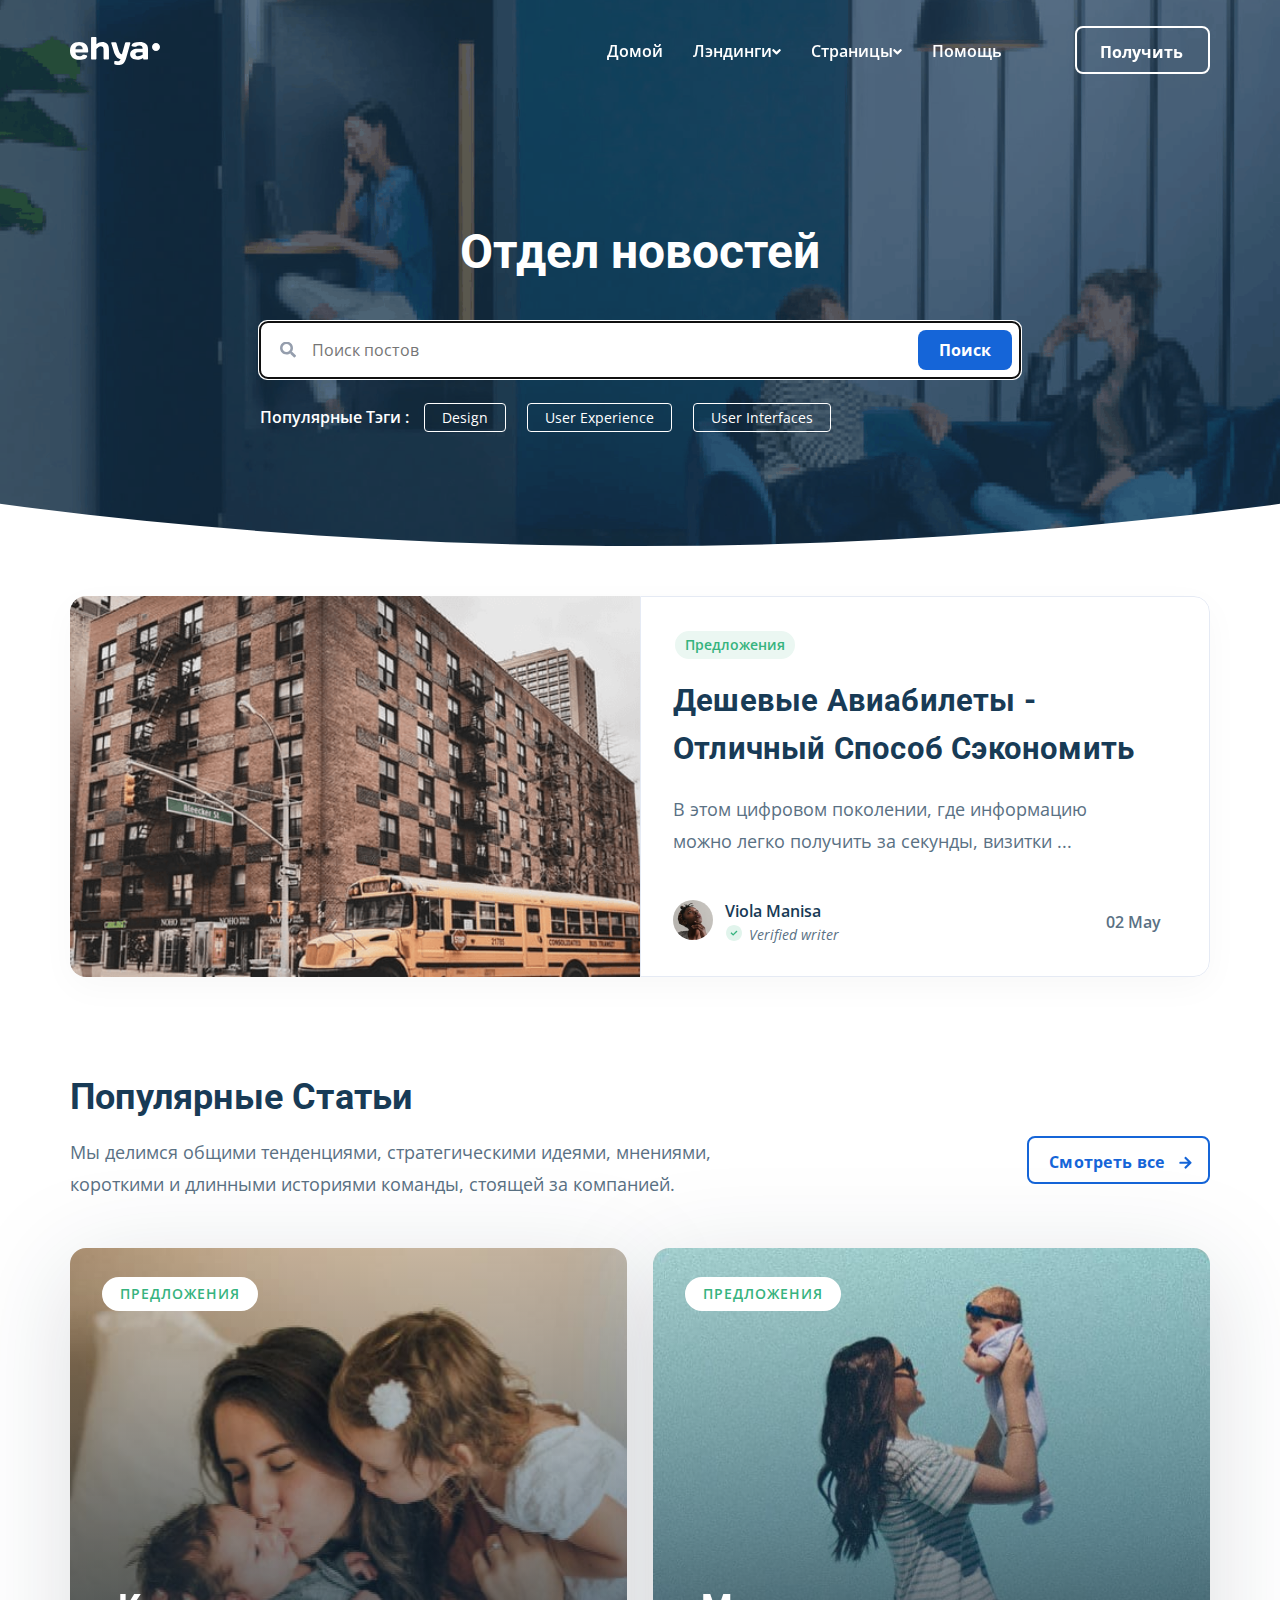
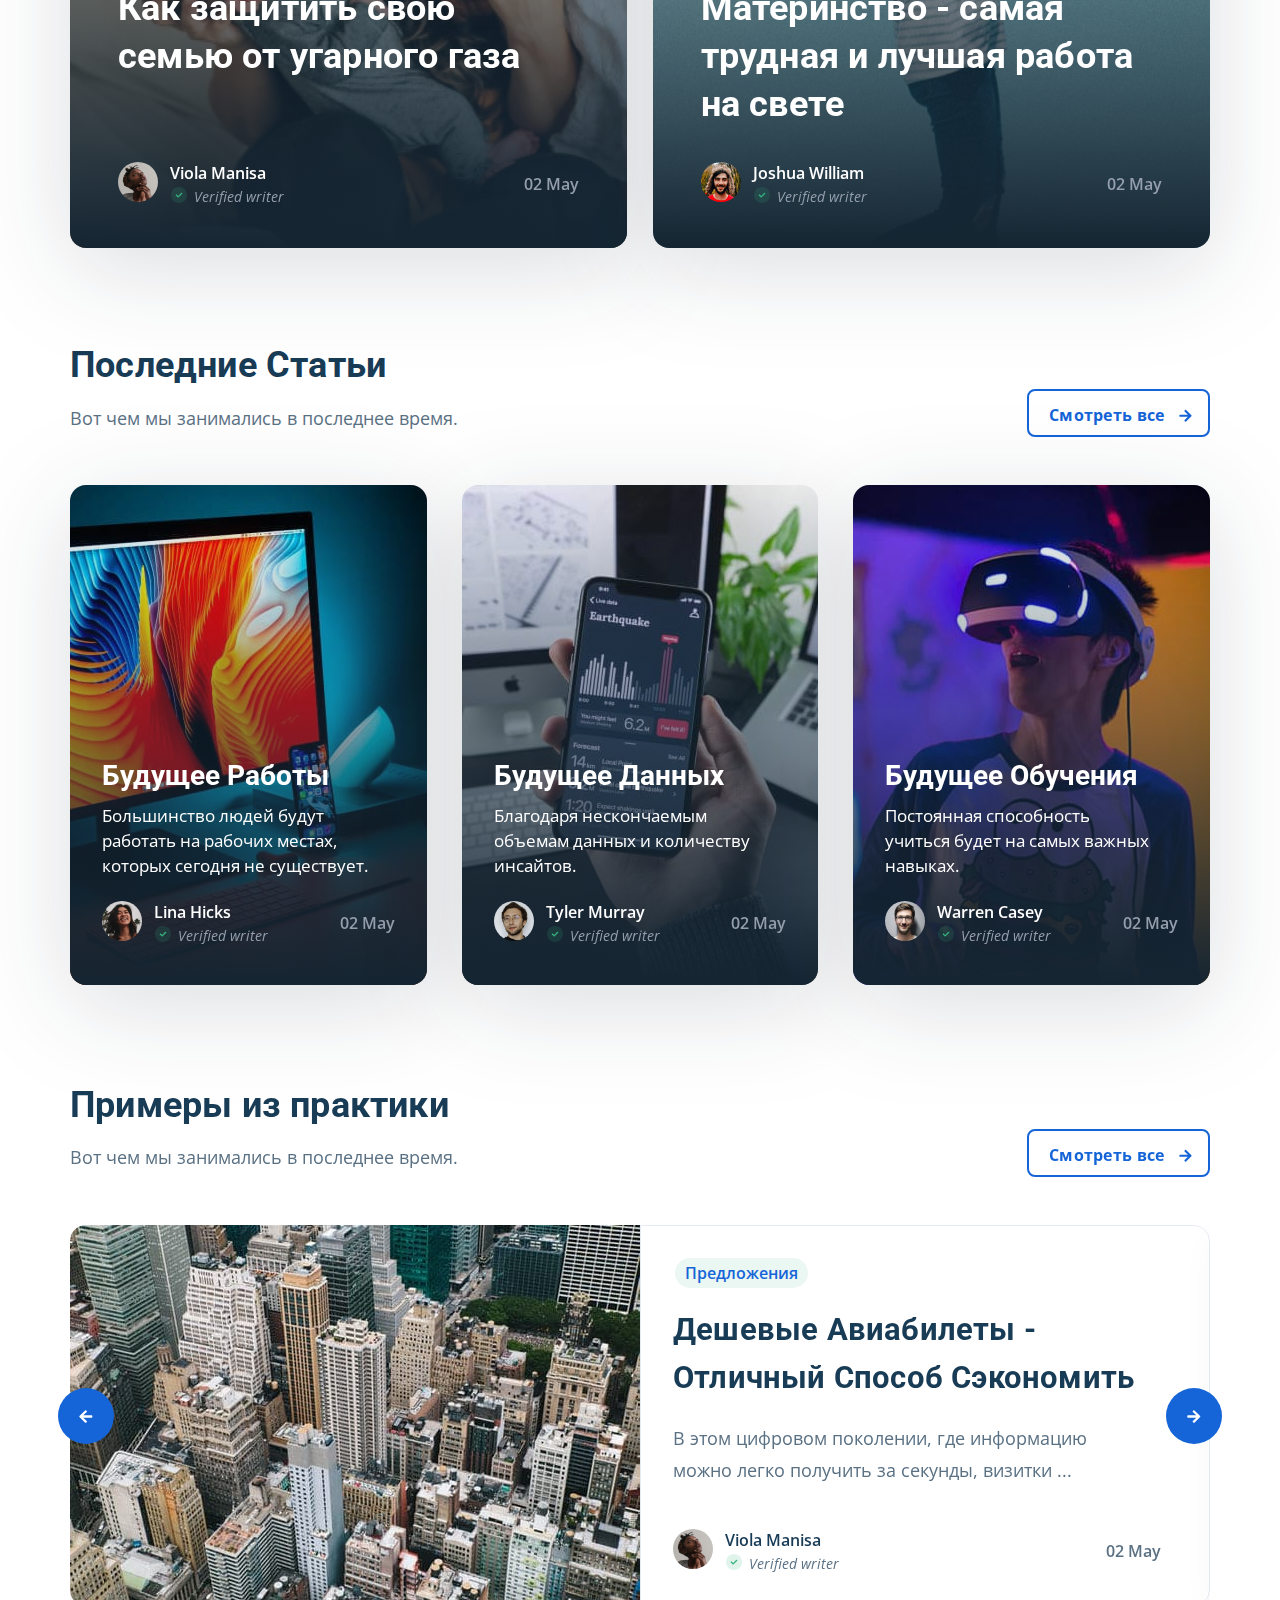
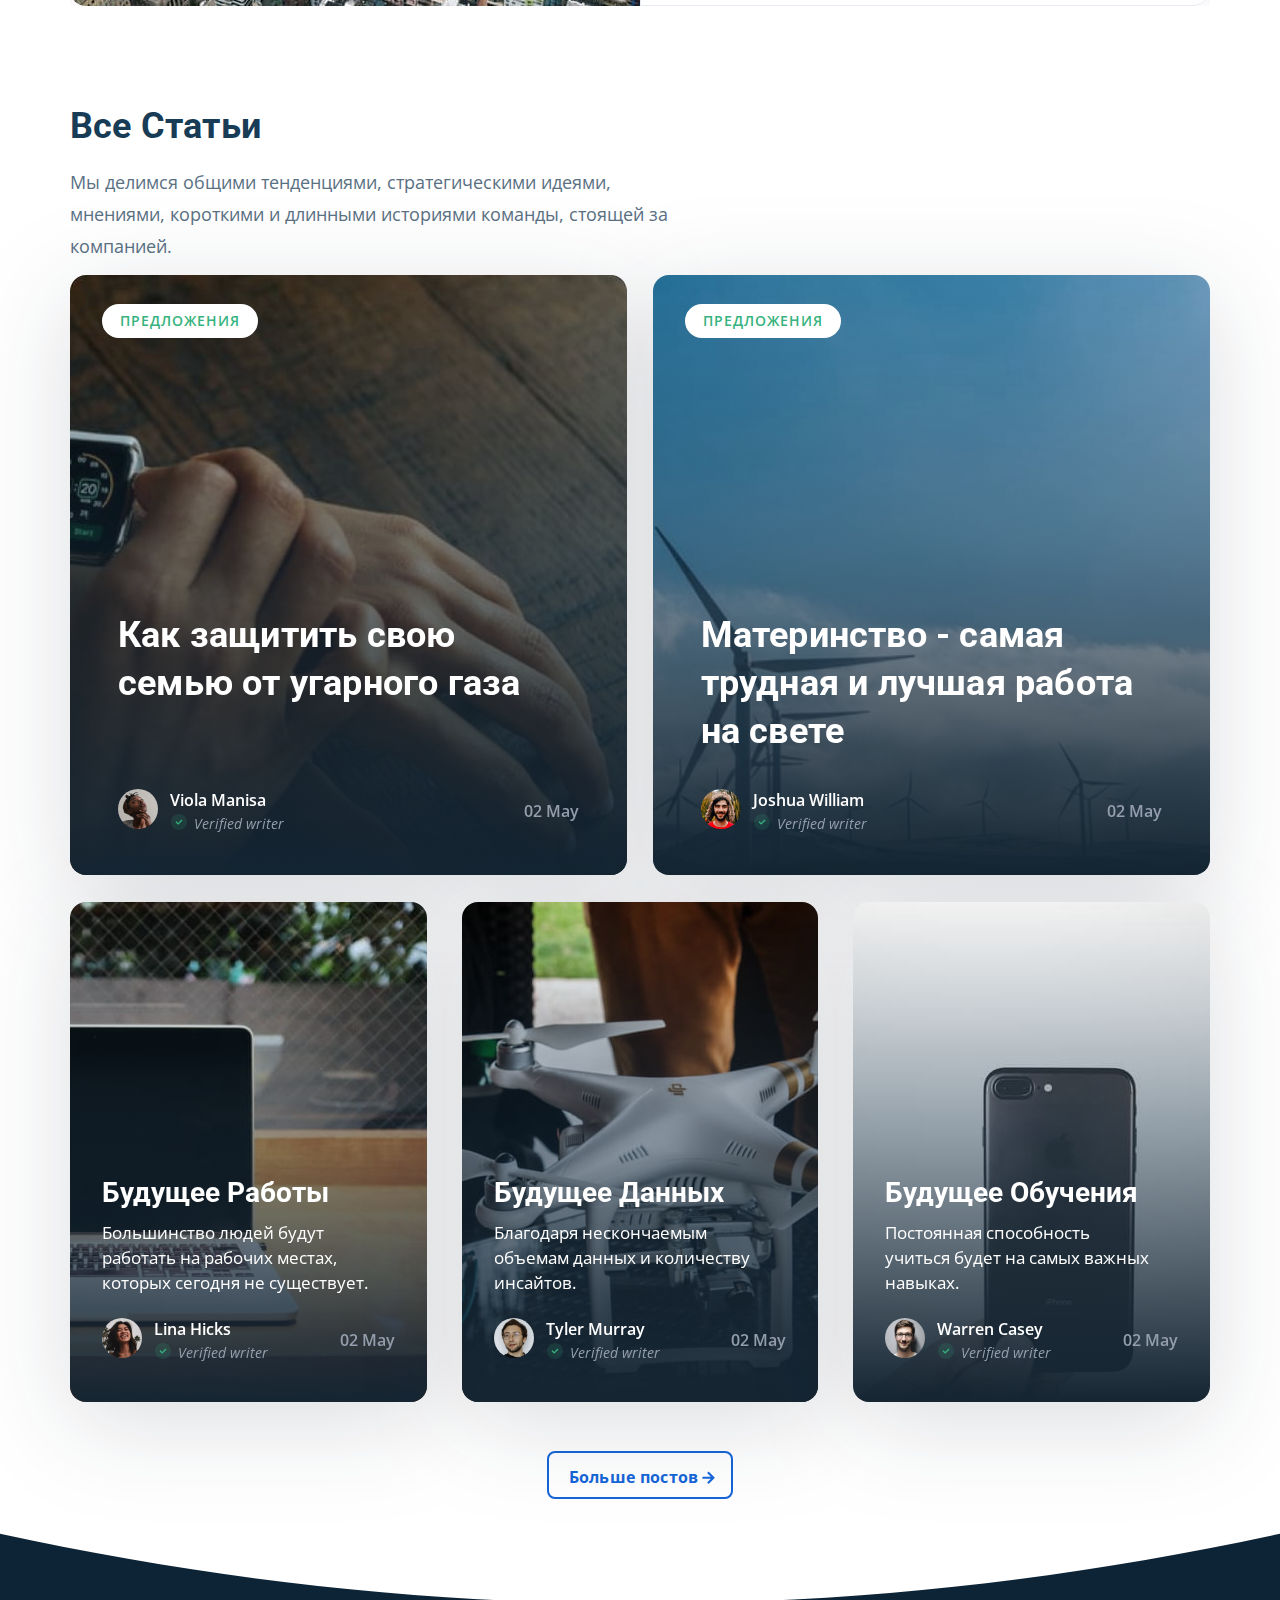
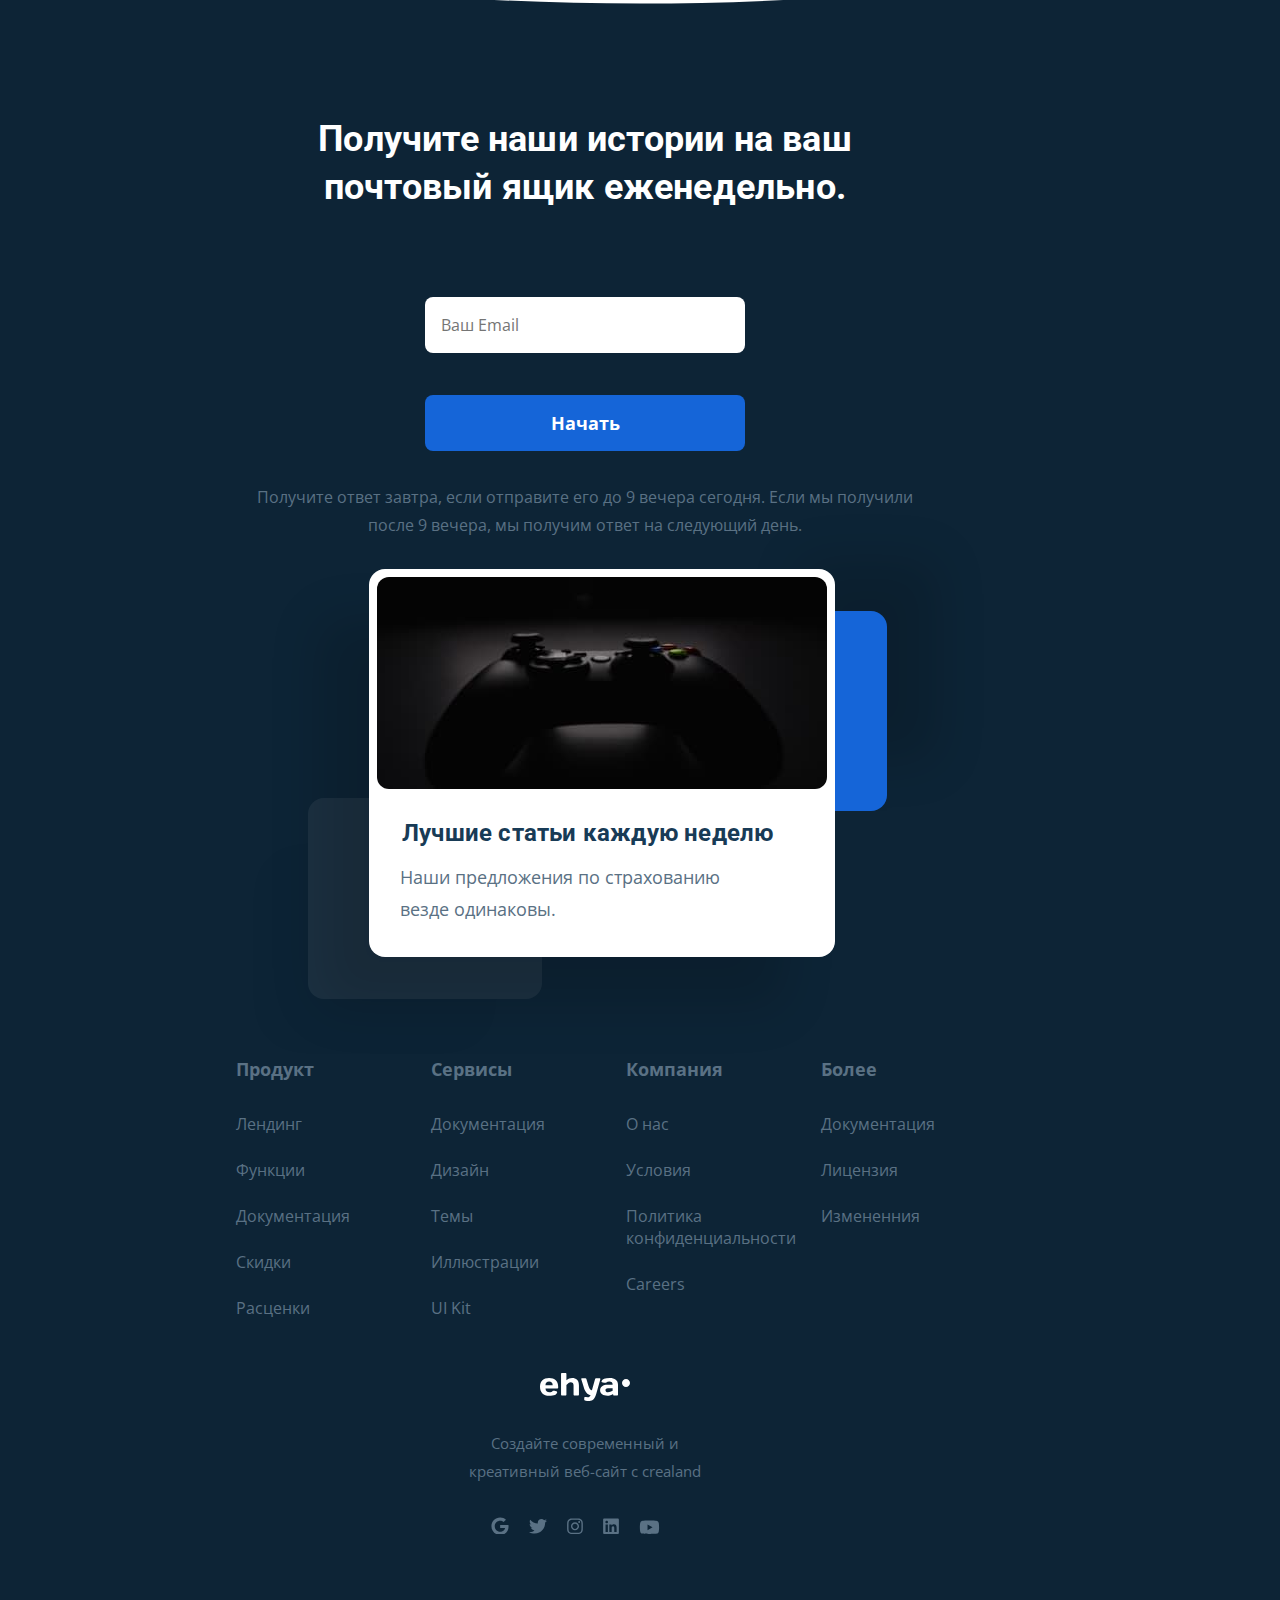
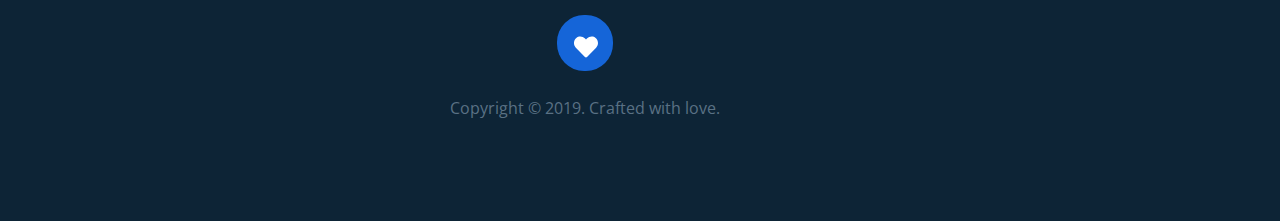
==== commit ee55d429: "work version" ====
--- a/index.html
+++ b/index.html
@@ -4,21 +4,22 @@
     <meta charset="UTF-8" />
     <meta name="viewport" content="width=device-width, initial-scale=1.0" />
     <title>ehya:Отдел новостей</title>
+
+    <link rel="preconnect" href="https://fonts.gstatic.com" />
+    <link
+      href="https://fonts.googleapis.com/css2?family=Open+Sans:ital,wght@0,400;0,600;0,700;1,400&family=Roboto:wght@700&display=swap"
+      rel="stylesheet"
+    />
+
+    <link rel="stylesheet" href="css/swiper-bundle.min.css" />
+    <link rel="stylesheet" href="css/style.css" />
+    <link rel="apple-touch-icon" sizes="180x180" href="apple-touch-icon.png" />
+    <link rel="icon" type="image/png" sizes="32x32" href="favicon-32x32.png" />
+    <link rel="icon" type="image/png" sizes="16x16" href="favicon-16x16.png" />
+    <link rel="manifest" href="site.webmanifest" />
+    <meta name="msapplication-TileColor" content="#da532c" />
+    <meta name="theme-color" content="#ffffff" />
   </head>
-  <link rel="preconnect" href="https://fonts.gstatic.com" />
-  <link
-    href="https://fonts.googleapis.com/css2?family=Open+Sans:ital,wght@0,400;0,600;0,700;1,400&family=Roboto:wght@700&display=swap"
-    rel="stylesheet"
-  />
-
-  <link rel="stylesheet" href="css/swiper-bundle.min.css" />
-  <link rel="stylesheet" href="css/style.css" />
-  <link rel="apple-touch-icon" sizes="180x180" href="apple-touch-icon.png" />
-  <link rel="icon" type="image/png" sizes="32x32" href="favicon-32x32.png" />
-  <link rel="icon" type="image/png" sizes="16x16" href="favicon-16x16.png" />
-  <link rel="manifest" href="site.webmanifest" />
-  <meta name="msapplication-TileColor" content="#da532c" />
-  <meta name="theme-color" content="#ffffff" />
   <body>
     <header id="#header" class="header">
       <div class="container">
@@ -30,7 +31,9 @@
             <nav class="header__nav header-nav">
               <ul class="header-nav__list">
                 <li class="header-nav__item">
-                  <a href="#" class="header-nav__link hover-menu">Домой</a>
+                  <a href="index.html" class="header-nav__link hover-menu"
+                    >Домой</a
+                  >
                 </li>
                 <li class="header-nav__item">
                   <div class="header-nav__dropdown dropdown">
@@ -78,7 +81,9 @@
                   </div>
                 </li>
                 <li class="header-nav__item">
-                  <a href="#" class="header-nav__link hover-menu">Помощь</a>
+                  <a href="#anchor1" class="header-nav__link hover-menu"
+                    >Помощь</a
+                  >
                 </li>
               </ul>
             </nav>
@@ -157,7 +162,7 @@
                 <!-- /.header-nav__drop-down -->
               </li>
               <li class="header-nav__item">
-                <a href="#" class="header-nav__link">Помощь</a>
+                <a href="#" id="Go_Bottom" class="header-nav__link">Помощь</a>
               </li>
             </ul>
           </nav>
@@ -188,7 +193,9 @@
                 alt="icon: search"
                 class="search__img"
               />
-              <a href="news.html"class="search__button button-2 hover-btn">Поиск</a>
+              <a href="news.html" class="search__button button-2 hover-btn"
+                >Поиск</a
+              >
             </form>
             <div class="title-page__tags tags">
               <span class="tags__popular">Популярные Тэги :</span>
@@ -206,15 +213,16 @@
       <!-- /.title-page__background -->
     </section>
     <!-- /.title-page -->
-    <section class="bg-bottom"></section>
+    <section class="bg-bottom">
+      <h6 class="bg-bottom__title">t</h6>
+    </section>
     <section class="featured">
       <div class="container">
         <div class="featured__box box">
           <img src="img/offer.png" alt="image" class="box__image" />
           <div class="box__info">
-            <a href="#" class="box__schild hover-schild">
-              Предложения</a>
-            </span>
+            <a href="#" class="box__schild hover-schild"> Предложения</a>
+
             <h3 class="box__title box__title--hover">
               <a href="news.html"
                 >Дешевые Авиабилеты - Отличный Способ Сэкономить</a
@@ -257,12 +265,11 @@
             >Мы делимся общими тенденциями, стратегическими идеями, мнениями,
             короткими и длинными историями команды, стоящей за компанией.</span
           >
-          <a href="news.html"  class="button-3 hover-btn-2">Смотреть все</a>
+          <a href="news.html" class="button-3 hover-btn-2">Смотреть все</a>
           <div class="popular__card-wrapper">
             <div class="popular__card popular-card card">
               <img src="img/Image-1.jpg" alt="img" class="card__img" />
-              <a href="#" class="card__schild hover-schild-2"
-                >ПРЕДЛОЖЕНИЯ</a>
+              <a href="#" class="card__schild hover-schild-2">ПРЕДЛОЖЕНИЯ</a>
               <h3 class="popular-card__title card__title hover-title">
                 <a href="news.html">Как защитить свою семью от угарного газа</a>
               </h3>
@@ -288,8 +295,7 @@
             <!-- /.card -->
             <div class="popular__card popular-card card">
               <img src="img/Image-2.jpg" alt="img" class="card__img" />
-              <a href="#"class="card__schild hover-schild-2"
-                >ПРЕДЛОЖЕНИЯ</a>
+              <a href="#" class="card__schild hover-schild-2">ПРЕДЛОЖЕНИЯ</a>
               <h3 class="card__title hover hover-title">
                 <a href="news.html"
                   >Материнство - самая трудная и лучшая работа на свете</a
@@ -334,21 +340,30 @@
             Смотреть все
           </a>
           <div class="last__card-wrapper">
-            
             <div class="last__card last-card last-card--hover card">
               <a href="news.html" class="last-card__link"></a>
-              <img src="img/Image-3.jpg" alt="img" class="last__img card__img" />
+              <img
+                src="img/Image-3.jpg"
+                alt="img"
+                class="last__img card__img"
+              />
               <div class="last-card__text-wrapper">
                 <h3 class="last-card__title-smoll card__title-smoll hover">
                   <a href="news.html">Будущее Работы </a>
                 </h3>
-                <span class="card__text">Большинство людей будут работать на рабочих местах, которых
-                  сегодня не существует.</span>
+                <span class="card__text"
+                  >Большинство людей будут работать на рабочих местах, которых
+                  сегодня не существует.</span
+                >
               </div>
               <!-- /.last-card__text-wrapper -->
               <div class="card__bottom">
                 <div class="card__autor card-autor">
-                  <img src="img/ava_3.jpg" alt="avatar" class="card-autor__avatar avatar" />
+                  <img
+                    src="img/ava_3.jpg"
+                    alt="avatar"
+                    class="card-autor__avatar avatar"
+                  />
                   <div class="card-autor__right">
                     <span class="card-autor__name name">Lina Hicks</span>
                     <span class="card-autor__verified verified">
@@ -362,7 +377,7 @@
               <!-- /.card__bottom -->
             </div>
             <!-- /.card -->
-            
+
             <div class="last__card last-card last-card--hover card">
               <a href="news.html" class="last-card__link"></a>
               <img
@@ -449,109 +464,142 @@
       <div class="container">
         <h2 class="examples__title h2-title">Примеры из практики</h2>
         <div class="examples__wrapper">
-        <span class="examples__text">Вот чем мы занимались в последнее время.</span>
-        <a href="news.html" class="examples__button button-3 hover-btn-2">
-          Смотреть все
-        </a>
-        <div class="examples__swiper swiper-container">
-          <!-- Additional required wrapper -->
-          <div class="swiper-wrapper">
-            <!-- Slides -->
-            <div class="swiper-slide examples__box box">
-              <img src="img/Image-11.jpg" alt="image" class="box__image" />
-              <div class="box__info">
-                <a href="#" class="box__schild examples__schild hover-schild-3">
-                  Предложения</a>
-                </span>
-                <h3 class="box__title box__title--hover">
-                  <a href="news.html">Дешевые Авиабилеты - Отличный Способ Сэкономить</a>
-                </h3>
-                <span class="box__text">В этом цифровом поколении, где информацию можно легко получить за
-                  секунды, визитки ...
-                </span>
-                <div class="box__bottom">
-                  <div class="box__autor box-autor">
-                    <img src="img/ava_1.jpg" alt="avatar" class="box-autor__avatar avatar" />
-                    <div class="box-autor__right">
-                      <span class="box-autor__name name">Viola Manisa</span>
-                      <span class="box-autor__verified verified">
-                        Verified writer
-                      </span>
+          <span class="examples__text"
+            >Вот чем мы занимались в последнее время.</span
+          >
+          <a href="news.html" class="examples__button button-3 hover-btn-2">
+            Смотреть все
+          </a>
+          <div class="examples__swiper swiper-container examples-swiper">
+            <!-- Additional required wrapper -->
+            <div class="swiper-wrapper">
+              <!-- Slides -->
+              <div class="swiper-slide examples__box box">
+                <img src="img/Image-11.jpg" alt="image" class="box__image" />
+                <div class="box__info">
+                  <a
+                    href="#"
+                    class="box__schild examples__schild hover-schild-3"
+                  >
+                    Предложения</a
+                  >
+
+                  <h3 class="box__title box__title--hover">
+                    <a href="news.html"
+                      >Дешевые Авиабилеты - Отличный Способ Сэкономить</a
+                    >
+                  </h3>
+                  <span class="box__text"
+                    >В этом цифровом поколении, где информацию можно легко
+                    получить за секунды, визитки ...
+                  </span>
+                  <div class="box__bottom">
+                    <div class="box__autor box-autor">
+                      <img
+                        src="img/ava_1.jpg"
+                        alt="avatar"
+                        class="box-autor__avatar avatar"
+                      />
+                      <div class="box-autor__right">
+                        <span class="box-autor__name name">Viola Manisa</span>
+                        <span class="box-autor__verified verified">
+                          Verified writer
+                        </span>
+                      </div>
                     </div>
-                  </div>
-                  <!-- /.box__autor -->
-                  <span class="box__date date">02 May</span>
-                </div>
-              </div>
-              <!-- /.box__info -->
-            </div>
-            <div class="swiper-slide examples__box box">
-              <img src="img/offer.jpg" alt="image" class="box__image" />
-              <div class="box__info">
-                <a href="#" class="box__schild examples__schild hover-schild-3">
-                  Предложения</a>
-                </span>
-                <h3 class="box__title box__title--hover">
-                  <a href="news.html">Дешевые Авиабилеты - Отличный Способ Сэкономить</a>
-                </h3>
-                <span class="box__text">В этом цифровом поколении, где информацию можно легко получить за
-                  секунды, визитки ...
-                </span>
-                <div class="box__bottom">
-                  <div class="box__autor box-autor">
-                    <img src="img/ava_1.jpg" alt="avatar" class="box-autor__avatar avatar" />
-                    <div class="box-autor__right">
-                      <span class="box-autor__name name">Viola Manisa</span>
-                      <span class="box-autor__verified verified">
-                        Verified writer
-                      </span>
+                    <!-- /.box__autor -->
+                    <span class="box__date date">02 May</span>
+                  </div>
+                </div>
+                <!-- /.box__info -->
+              </div>
+              <div class="swiper-slide examples__box box">
+                <img src="img/offer.jpg" alt="image" class="box__image" />
+                <div class="box__info">
+                  <a
+                    href="#"
+                    class="box__schild examples__schild hover-schild-3"
+                  >
+                    Предложения</a
+                  >
+
+                  <h3 class="box__title box__title--hover">
+                    <a href="news.html"
+                      >Дешевые Авиабилеты - Отличный Способ Сэкономить</a
+                    >
+                  </h3>
+                  <span class="box__text"
+                    >В этом цифровом поколении, где информацию можно легко
+                    получить за секунды, визитки ...
+                  </span>
+                  <div class="box__bottom">
+                    <div class="box__autor box-autor">
+                      <img
+                        src="img/ava_1.jpg"
+                        alt="avatar"
+                        class="box-autor__avatar avatar"
+                      />
+                      <div class="box-autor__right">
+                        <span class="box-autor__name name">Viola Manisa</span>
+                        <span class="box-autor__verified verified">
+                          Verified writer
+                        </span>
+                      </div>
                     </div>
-                  </div>
-                  <!-- /.box__autor -->
-                  <span class="box__date date">02 May</span>
-                </div>
-              </div>
-              <!-- /.box__info -->
-            </div>
-            <div class="swiper-slide examples__box box">
-              <img src="img/offer.jpg" alt="image" class="box__image" />
-              <div class="box__info">
-                <a href="#" class="box__schild examples__schild hover-schild-3">
-                  Предложения</a>
-                </span>
-                <h3 class="box__title box__title--hover">
-                  <a href="news.html">Дешевые Авиабилеты - Отличный Способ Сэкономить</a>
-                </h3>
-                <span class="box__text">В этом цифровом поколении, где информацию можно легко получить за
-                  секунды, визитки ...
-                </span>
-                <div class="box__bottom">
-                  <div class="box__autor box-autor">
-                    <img src="img/ava_4.jpg" alt="avatar" class="box-autor__avatar avatar" />
-                    <div class="box-autor__right">
-                      <span class="box-autor__name name">Viola Manisa</span>
-                      <span class="box-autor__verified verified">
-                        Verified writer
-                      </span>
+                    <!-- /.box__autor -->
+                    <span class="box__date date">02 May</span>
+                  </div>
+                </div>
+                <!-- /.box__info -->
+              </div>
+              <div class="swiper-slide examples__box box">
+                <img src="img/offer.jpg" alt="image" class="box__image" />
+                <div class="box__info">
+                  <a
+                    href="#"
+                    class="box__schild examples__schild hover-schild-3"
+                  >
+                    Предложения</a
+                  >
+
+                  <h3 class="box__title box__title--hover">
+                    <a href="news.html"
+                      >Дешевые Авиабилеты - Отличный Способ Сэкономить</a
+                    >
+                  </h3>
+                  <span class="box__text"
+                    >В этом цифровом поколении, где информацию можно легко
+                    получить за секунды, визитки ...
+                  </span>
+                  <div class="box__bottom">
+                    <div class="box__autor box-autor">
+                      <img
+                        src="img/ava_4.jpg"
+                        alt="avatar"
+                        class="box-autor__avatar avatar"
+                      />
+                      <div class="box-autor__right">
+                        <span class="box-autor__name name">Viola Manisa</span>
+                        <span class="box-autor__verified verified">
+                          Verified writer
+                        </span>
+                      </div>
                     </div>
-                  </div>
-                  <!-- /.box__autor -->
-                  <span class="box__date date">02 May</span>
-                </div>
-              </div>
-              <!-- /.box__info -->
-            </div>
-          </div>
-          <!-- If we need navigation buttons -->
-          
-        </div>
+                    <!-- /.box__autor -->
+                    <span class="box__date date">02 May</span>
+                  </div>
+                </div>
+                <!-- /.box__info -->
+              </div>
+            </div>
+            <!-- If we need navigation buttons -->
+          </div>
         </div>
         <!-- /.examples__wrapper -->
-
       </div>
       <!-- /.container -->
-      <button class="examples-button examples-button--prew"></button>
-      <button class="examples-button examples-button--next"></button>
+      <button class="examples-button examples-button--prew hover-prew"></button>
+      <button class="examples-button examples-button--next hover-next"></button>
     </section>
     <!-- /.examples -->
     <section class="everything">
@@ -566,9 +614,8 @@
             <div class="everything-popular__card-wrapper">
               <div class="everything-popular__card popular-card card">
                 <img src="img/Image-6.jpg" alt="img" class="card__img" />
-                <a href="#" class="card__schild hover-schild-2"
-                  >ПРЕДЛОЖЕНИЯ</a>
-                
+                <a href="#" class="card__schild hover-schild-2">ПРЕДЛОЖЕНИЯ</a>
+
                 <h3 class="popular-card__title card__title hover-title">
                   <a href="news.html"
                     >Как защитить свою семью от угарного газа</a
@@ -596,8 +643,7 @@
               <!-- /.card -->
               <div class="everything-popular__card popular-card card">
                 <img src="img/Image-7.jpg" alt="img" class="card__img" />
-                <a href="#" class="card__schild hover-schild-2"
-                  >ПРЕДЛОЖЕНИЯ</a>
+                <a href="#" class="card__schild hover-schild-2">ПРЕДЛОЖЕНИЯ</a>
                 <h3 class="card__title hover hover-title">
                   <a href="news.html"
                     >Материнство - самая трудная и лучшая работа на свете</a
@@ -628,12 +674,14 @@
           </div>
           <div class="everything__last everything-last">
             <div class="everything-last__card-wrapper">
-              <div class="everything-last__card last-card last-card--hover card">
+              <div
+                class="everything-last__card last-card last-card--hover card"
+              >
                 <a href="news.html" class="last-card__link"></a>
                 <img src="img/Image-8.jpg" alt="img" class="card__img" />
                 <div class="last-card__text-wrapper">
                   <h3 class="last-card__title-smoll card__title-smoll hover">
-                    Будущее Работы 
+                    Будущее Работы
                   </h3>
                   <span class="card__text"
                     >Большинство людей будут работать на рабочих местах, которых
@@ -664,11 +712,11 @@
               <div
                 class="everything-last__card everything-last__card--none last-card card"
               >
-              <a href="news.html" class="last-card__link"></a>
+                <a href="news.html" class="last-card__link"></a>
                 <img src="img/Image-8.jpg" alt="img" class="card__img" />
                 <div class="last-card__text-wrapper">
                   <h3 class="last-card__title-smoll card__title-smoll hover">
-                    Будущее Работы 
+                    Будущее Работы
                   </h3>
                   <span class="card__text"
                     >Большинство людей будут работать на рабочих местах, которых
@@ -696,12 +744,14 @@
                 <!-- /.card__bottom -->
               </div>
               <!-- /.card -->
-              <div class="everything-last__card last-card last-card--hover card">
+              <div
+                class="everything-last__card last-card last-card--hover card"
+              >
                 <a href="news.html" class="last-card__link"></a>
                 <img src="img/Image-9.jpg" alt="img" class="card__img" />
                 <div class="last-card__text-wrapper">
                   <h3 class="last-card__title-smoll card__title-smoll hover">
-                    Будущее Данных 
+                    Будущее Данных
                   </h3>
                   <span class="card__text"
                     >Благодаря нескончаемым объемам данных и количеству
@@ -732,11 +782,11 @@
               <div
                 class="everything-last__card everything-last__card--none last-card last-card--hover card"
               >
-              <a href="news.html" class="last-card__link"></a>
+                <a href="news.html" class="last-card__link"></a>
                 <img src="img/Image-9.jpg" alt="img" class="card__img" />
                 <div class="last-card__text-wrapper">
                   <h3 class="last-card__title-smoll card__title-smoll hover">
-                    Будущее Данных 
+                    Будущее Данных
                   </h3>
                   <span class="card__text"
                     >Благодаря нескончаемым объемам данных и количеству
@@ -767,12 +817,12 @@
               <div
                 class="everything-last__card everything-last__card--none-smole last-card last-card--hover card"
               >
-              <a href="news.html" class="last-card__link"></a>
-              
+                <a href="news.html" class="last-card__link"></a>
+
                 <img src="img/Image-10.jpg" alt="img" class="card__img" />
                 <div class="last-card__text-wrapper">
                   <h3 class="last-card__title-smoll card__title-smoll hover">
-                    Будущее Обучения 
+                    Будущее Обучения
                   </h3>
                   <span class="card__text"
                     >Постоянная способность учиться будет на самых важных
@@ -814,29 +864,63 @@
       <!-- /.container -->
     </section>
     <!-- /.everything -->
-    <section class="bg-top"></section>
+    <section class="bg-top">
+      <h6 class="bg-top__title">t</h6>
+    </section>
     <!-- /.bg-top -->
+    <a id="anchor1"><div></div></a>
+    <a
+      style="
+        position: fixed;
+        bottom: 60px;
+        right: 1px;
+        cursor: pointer;
+        display: none;
+      "
+      href="#"
+      id="Go_Top"
+      class="go-top"
+    >
+    </a>
+
     <section class="footer">
-      <div class="container">
+      <div class="footer__container">
         <div class="footer__wrapper-top">
           <div class="footer__subscribe subscribe">
-            <h3 class="subscribe__title">Получите наши истории на ваш почтовый ящик еженедельно.</h3>
+            <h3 class="subscribe__title">
+              Получите наши истории на ваш почтовый ящик еженедельно.
+            </h3>
             <form action="send.php" method="POST" class="subscribe__form">
-              <input type="email" class="input subscribe__input" placeholder="Ваш Email" name="email" required />
-              <button class="subscribe__button button-2 hover-btn">Начать</button>
+              <div class="subscribe__box">
+                <input
+                  type="email"
+                  class="input subscribe__input"
+                  placeholder="Ваш Email"
+                  name="email"
+                  required
+                />
+              </div>
+              <div class="subscribe__box">
+                <button class="subscribe__button button-2 hover-btn">
+                  Начать
+                </button>
+              </div>
             </form>
-            <div class="subscribe__text">Получите ответ завтра, если отправите его до 9 вечера сегодня. Если мы получили после 9 вечера, мы получим ответ на
-            следующий день.</div>
+            <div class="subscribe__text">
+              Получите ответ завтра, если отправите его до 9 вечера сегодня.
+              Если мы получили после 9 вечера, мы получим ответ на следующий
+              день.
+            </div>
             <!-- /.subscribe__text -->
           </div>
           <!-- /.subscription__wrapper -->
           <div class="footer__advertising advertising">
             <div class="advertising__card">
-              <img src="img/adv-img.jpg" alt="image" class="advertising__img">
+              <img src="img/adv-img.jpg" alt="image" class="advertising__img" />
               <h4 class="advertising__title">Лучшие статьи каждую неделю</h4>
-              <span class="advertising__text">Наши предложения по страхованию везде одинаковы.
-</span>
-
+              <span class="advertising__text"
+                >Наши предложения по страхованию везде одинаковы.
+              </span>
             </div>
             <!-- /.advertising__card -->
           </div>
@@ -846,16 +930,62 @@
         <div class="footer__wrapper-center">
           <div class="footer__logo footer-logo">
             <a href="index.html" class="footer-logo__link">
-              <img src="img/Logo.svg" alt="logo:ehya" class="footer-logo__img">
-            </a> <!-- /.logo__link -->
-            <span class="footer-logo__text">Создайте современный и креативный веб-сайт с crealand</span>
+              <img
+                src="img/Logo.svg"
+                alt="logo:ehya"
+                class="footer-logo__img"
+              />
+            </a>
+            <!-- /.logo__link -->
+            <span class="footer-logo__text"
+              >Создайте современный и креативный веб-сайт с crealand</span
+            >
             <div class="footer-logo__social-wrapper">
-              <a  target="_blank" href="https://www.google.com/" class="footer-logo__social-link"><img src="img/google.svg" alt="icon: google" class="footer-logo__social-img"></a>
-              <a target="_blank" href="https://www.twitter.com/" class="footer-logo__social-link"><img src="img/twitter.svg" alt="icon: twitter" class="footer-logo__social-img"></a>
-              <a target="_blank" href="https://www.instagram.com/" class="footer-logo__social-link"><img src="img/instagram.svg" alt="icon: instagram" class="footer-logo__social-img"></a>
-              <a target="_blank" href="https://www.linkedin.com/" class="footer-logo__social-link"><img src="img/linkedin.svg" alt="icon: linkedin" class="footer-logo__social-img"></a>
-              <a target="_blank" href="https://www.youtube.com/" class="footer-logo__social-link"><img src="img/youtube.svg"
-                  alt="icon: youtube" class="footer-logo__social-img"></a>
+              <a
+                target="_blank"
+                href="https://www.google.com/"
+                class="footer-logo__social-link"
+                ><img
+                  src="img/google.svg"
+                  alt="icon: google"
+                  class="footer-logo__social-img"
+              /></a>
+              <a
+                target="_blank"
+                href="https://www.twitter.com/"
+                class="footer-logo__social-link"
+                ><img
+                  src="img/twitter.svg"
+                  alt="icon: twitter"
+                  class="footer-logo__social-img"
+              /></a>
+              <a
+                target="_blank"
+                href="https://www.instagram.com/"
+                class="footer-logo__social-link"
+                ><img
+                  src="img/instagram.svg"
+                  alt="icon: instagram"
+                  class="footer-logo__social-img"
+              /></a>
+              <a
+                target="_blank"
+                href="https://www.linkedin.com/"
+                class="footer-logo__social-link"
+                ><img
+                  src="img/linkedin.svg"
+                  alt="icon: linkedin"
+                  class="footer-logo__social-img"
+              /></a>
+              <a
+                target="_blank"
+                href="https://www.youtube.com/"
+                class="footer-logo__social-link"
+                ><img
+                  src="img/youtube.svg"
+                  alt="icon: youtube"
+                  class="footer-logo__social-img"
+              /></a>
             </div>
             <!-- /.logo__social-wrapper -->
           </div>
@@ -864,11 +994,23 @@
             <div class="footer-nav__list footer-nav__product">
               <h4 class="footer-nav__title">Продукт</h4>
               <ul class="footer-nav__ul">
-                <li class="footer-nav__item"><a href="#" class="footer-nav__link hover-menu">Лендинг</a></li>
-                <li class="footer-nav__item"><a href="#" class="footer-nav__link hover-menu">Функции</a></li>
-                <li class="footer-nav__item"><a href="#" class="footer-nav__link hover-menu">Документация</a></li>
-                <li class="footer-nav__item"><a href="#" class="footer-nav__link hover-menu">Скидки</a></li>
-                <li class="footer-nav__item"><a href="#" class="footer-nav__link hover-menu">Расценки</a></li>
+                <li class="footer-nav__item">
+                  <a href="#" class="footer-nav__link hover-menu">Лендинг</a>
+                </li>
+                <li class="footer-nav__item">
+                  <a href="#" class="footer-nav__link hover-menu">Функции</a>
+                </li>
+                <li class="footer-nav__item">
+                  <a href="#" class="footer-nav__link hover-menu"
+                    >Документация</a
+                  >
+                </li>
+                <li class="footer-nav__item">
+                  <a href="#" class="footer-nav__link hover-menu">Скидки</a>
+                </li>
+                <li class="footer-nav__item">
+                  <a href="#" class="footer-nav__link hover-menu">Расценки</a>
+                </li>
               </ul>
               <!-- /.footer-nav__ul -->
             </div>
@@ -876,33 +1018,64 @@
             <div class="footer-nav__list footer-nav__services">
               <h4 class="footer-nav__title">Сервисы</h4>
               <ul class="footer-nav__ul">
-                <li class="footer-nav__item"><a href="#" class="footer-nav__link hover-menu">Документация</a></li>
-                <li class="footer-nav__item"><a href="#" class="footer-nav__link hover-menu ">Дизайн</a></li>
-                <li class="footer-nav__item"><a href="#" class="footer-nav__link hover-menu">Темы</a></li>
-                <li class="footer-nav__item"><a href="#" class="footer-nav__link hover-menu">Иллюстрации</a></li>
-                <li class="footer-nav__item"><a href="#" class="footer-nav__link hover-menu">UI Kit</a></li>
+                <li class="footer-nav__item">
+                  <a href="#" class="footer-nav__link hover-menu"
+                    >Документация</a
+                  >
+                </li>
+                <li class="footer-nav__item">
+                  <a href="#" class="footer-nav__link hover-menu">Дизайн</a>
+                </li>
+                <li class="footer-nav__item">
+                  <a href="#" class="footer-nav__link hover-menu">Темы</a>
+                </li>
+                <li class="footer-nav__item">
+                  <a href="#" class="footer-nav__link hover-menu"
+                    >Иллюстрации</a
+                  >
+                </li>
+                <li class="footer-nav__item">
+                  <a href="#" class="footer-nav__link hover-menu">UI Kit</a>
+                </li>
               </ul>
               <!-- /.footer-nav__ul -->
             </div>
             <!-- /.footer-nav__list -->
             <div class="footer-nav__list footer-nav__company">
               <h4 class="footer-nav__title">Компания</h4>
-                <ul class="footer-nav__ul">
-                  <li class="footer-nav__item"><a href="#" class="footer-nav__link hover-menu">О нас</a></li>
-                  <li class="footer-nav__item"><a href="#" class="footer-nav__link hover-menu">Условия</a></li>
-                  <li class="footer-nav__item"><a href="#" class="footer-nav__link hover-menu">Политика
-                  конфиденциальности</a></li>
-                  <li class="footer-nav__item"><a href="#" class="footer-nav__link hover-menu">Careers</a></li>
-                </ul>
-                <!-- /.footer-nav__ul -->
+              <ul class="footer-nav__ul">
+                <li class="footer-nav__item">
+                  <a href="#" class="footer-nav__link hover-menu">О нас</a>
+                </li>
+                <li class="footer-nav__item">
+                  <a href="#" class="footer-nav__link hover-menu">Условия</a>
+                </li>
+                <li class="footer-nav__item">
+                  <a href="#" class="footer-nav__link hover-menu"
+                    >Политика конфиденциальности</a
+                  >
+                </li>
+                <li class="footer-nav__item">
+                  <a href="#" class="footer-nav__link hover-menu">Careers</a>
+                </li>
+              </ul>
+              <!-- /.footer-nav__ul -->
             </div>
             <!-- /.footer-nav__list -->
             <div class="footer-nav__list footer-nav__other">
               <h4 class="footer-nav__title">Более</h4>
               <ul class="footer-nav__ul">
-                <li class="footer-nav__item"><a href="#" class="footer-nav__link hover-menu">Документация</a></li>
-                <li class="footer-nav__item hover-menu"><a href="#" class="footer-nav__link hover-menu">Лицензия</a></li>
-                <li class="footer-nav__item"><a href="#" class="footer-nav__link hover-menu">Измененния</a></li>
+                <li class="footer-nav__item">
+                  <a href="#" class="footer-nav__link hover-menu"
+                    >Документация</a
+                  >
+                </li>
+                <li class="footer-nav__item hover-menu">
+                  <a href="#" class="footer-nav__link hover-menu">Лицензия</a>
+                </li>
+                <li class="footer-nav__item">
+                  <a href="#" class="footer-nav__link hover-menu">Измененния</a>
+                </li>
               </ul>
               <!-- /.footer-nav__ul -->
             </div>
@@ -912,48 +1085,57 @@
         </div>
         <!-- /.footer__wrapper-center -->
         <div class="footer__wrapper-bottom">
-          <button class="footer__button-like"></button> <!-- /.footer__button-like -->
-          <span class="footer__copyright">Copyright © 2019. Crafted with love.</span>
+          <button class="footer__button-like"></button>
+          <!-- /.footer__button-like -->
+          <span class="footer__copyright"
+            >Copyright © 2019. Crafted with love.</span
+          >
         </div>
         <!-- /.footer__wrapper-bottom -->
       </div>
       <!-- /.container -->
     </section>
     <!-- /.footer -->
-    <div class="modal">
-      <div class="modal__overlay"></div>
+    <div class="modal-container modal">
+      <div class="modal__overlay" id="modal_ctnr"></div>
       <!-- /.modal__overlay -->
-      <div class="modal__dialog">
+      <div class="modal__dialog" id="mod">
         <a href="#" class="modal__close">
           <img src="img/close.svg" alt="icon: close" />
         </a>
         <img class="modal__logo" src="img/Logo.svg" alt="logo" />
         <form action="send.php" method="POST" class="modal__form form">
-          <input
-            type="text"
-            class="input modal__input"
-            placeholder="Фамилия Имя*"
-            name="name"
-            required
-            minlength="2"
-          />
-          <input
-            type="tel"
-            class="phone input modal__input"
-            placeholder="Номер телефона*"
-            name="phone"
-            required
-            minlength="18"
-            id="phone2"
-          />
-
-          <input
-            type="email"
-            class="input modal__input"
-            placeholder="Email*"
-            name="email"
-            required
-          />
+          <div class="modal__box">
+            <input
+              type="text"
+              class="input modal__input"
+              placeholder="Фамилия Имя*"
+              name="name"
+              required
+              minlength="2"
+            />
+          </div>
+          <div class="modal__box">
+            <input
+              type="tel"
+              class="phone input modal__input"
+              placeholder="Номер телефона*"
+              name="phone"
+              required
+              minlength="18"
+              id="phone2"
+            />
+          </div>
+          <div class="modal__box">
+            <input
+              type="email"
+              class="input modal__input"
+              placeholder="Email*"
+              name="email"
+              required
+            />
+          </div>
+
           <textarea
             class="message input modal__message"
             placeholder="Сообщение"
@@ -969,8 +1151,11 @@
       <!-- /.modal__dialog -->
     </div>
     <!-- /.modal -->
+
     <script src="js/jquery-3.6.0.min.js"></script>
     <script src="js/swiper-bundle.min.js"></script>
+    <script src="js/jquery.validate.min.js"></script>
+    <script src="js/jquery.mask.min.js"></script>
     <script src="js/main.js"></script>
   </body>
 </html>
--- a/css/style.css
+++ b/css/style.css
@@ -82,6 +82,8 @@
   height: 48px;
   padding-left: 23px;
   padding-right: 25px;
+  padding-top: 13px;
+  padding-bottom: 13px;
   vertical-align: middle;
 }
 
@@ -247,6 +249,18 @@
 
 .box__title--hover:hover {
   color: #1565D8;
+}
+
+.hover-prew:hover {
+  background-color: #ffffff;
+  border: 2px solid #1565D8;
+  background-image: url(../img/arrow-btn-1.svg);
+}
+
+.hover-next:hover {
+  background-color: #ffffff;
+  border: 2px solid #1565D8;
+  background-image: url(../img/arrow-btn.svg);
 }
 
 .card {
@@ -322,6 +336,17 @@
   line-height: 48px;
   letter-spacing: 0.2px;
   color: #ffffff;
+  -ms-text-overflow: ellipsis;
+  text-overflow: ellipsis;
+  overflow: hidden;
+  -ms-line-clamp: 3;
+  -webkit-line-clamp: 3;
+  line-clamp: 3;
+  display: -webkit-box;
+  display: box;
+  word-wrap: break-word;
+  -webkit-box-orient: vertical;
+  box-orient: vertical;
 }
 
 .card__title-smoll {
@@ -345,7 +370,16 @@
   line-height: 25px;
   color: #ffffff;
   max-width: 270px;
-  display: block;
+  text-overflow: ellipsis;
+  overflow: hidden;
+  -ms-line-clamp: 3;
+  -webkit-line-clamp: 3;
+  line-clamp: 3;
+  display: -webkit-box;
+  display: box;
+  word-wrap: break-word;
+  -webkit-box-orient: vertical;
+  box-orient: vertical;
 }
 
 .card__bottom {
@@ -408,6 +442,40 @@
           transition-duration: 0.5s;
   -webkit-transition-timing-function: ease;
           transition-timing-function: ease;
+}
+
+.go-top {
+  background-image: url(../img/arrow-btn-top.svg);
+  background-size: 14px;
+  -webkit-transform: translateY(-50%);
+  transform: translateY(-50%);
+  width: 56px;
+  height: 56px;
+  border-radius: 50%;
+  z-index: 99;
+  border: none;
+  background-color: #1565D8;
+  cursor: pointer;
+  background-repeat: no-repeat;
+  background-position: center;
+  position: fixed;
+  bottom: 40px;
+  right: 1px;
+  cursor: pointer;
+  display: none;
+}
+
+.go-top ::hover {
+  background-image: url(../img/arrow-btn-top-blue.svg);
+  background-color: #ffffff;
+}
+
+.form {
+  position: relative;
+}
+
+.invalid {
+  position: relative;
 }
 
 /*! normalize.css v8.0.1 | MIT License | github.com/necolas/normalize.css */
@@ -770,20 +838,20 @@
           justify-content: space-between;
   padding-top: 26px;
   padding-bottom: 26px;
-  -webkit-box-align: start;
-      -ms-flex-align: start;
-          align-items: start;
-}
-
-.header__navbar-top {
-  display: -webkit-box;
-  display: -ms-flexbox;
-  display: flex;
   -webkit-box-align: center;
       -ms-flex-align: center;
           align-items: center;
 }
 
+.header__navbar-top {
+  display: -webkit-box;
+  display: -ms-flexbox;
+  display: flex;
+  -webkit-box-align: center;
+      -ms-flex-align: center;
+          align-items: center;
+}
+
 .header__navbar-bottom {
   display: none;
 }
@@ -801,6 +869,7 @@
   display: -webkit-box;
   display: -ms-flexbox;
   display: flex;
+  margin-left: 30px;
 }
 
 .header-nav__item {
@@ -1030,6 +1099,10 @@
   z-index: 0;
 }
 
+.bg-bottom__title {
+  display: none;
+}
+
 .featured {
   z-index: 3;
   position: relative;
@@ -1078,12 +1151,33 @@
 
 .box__title {
   margin-bottom: 20px;
+  -ms-text-overflow: ellipsis;
+  text-overflow: ellipsis;
+  overflow: hidden;
+  -ms-line-clamp: 3;
+  -webkit-line-clamp: 3;
+  line-clamp: 3;
+  display: -webkit-box;
+  display: box;
+  word-wrap: break-word;
+  -webkit-box-orient: vertical;
+  box-orient: vertical;
 }
 
 .box__text {
   margin-bottom: 43px;
   display: block;
   margin-right: 20px;
+  text-overflow: ellipsis;
+  overflow: hidden;
+  -ms-line-clamp: 3;
+  -webkit-line-clamp: 3;
+  line-clamp: 3;
+  display: -webkit-box;
+  display: box;
+  word-wrap: break-word;
+  -webkit-box-orient: vertical;
+  box-orient: vertical;
 }
 
 .box__bottom {
@@ -1341,14 +1435,312 @@
   background-repeat: no-repeat;
   background-position: top;
   height: 175px;
+  height: 127px;
   z-index: 0;
-  margin-top: -15px;
+  margin-top: 32px;
+  background-size: 102%;
+}
+
+.bg-top__title {
+  display: none;
+}
+
+.article {
+  margin-top: -57px;
+  z-index: 1;
+  position: relative;
+  font-size: 16px;
+}
+
+.article__container {
+  max-width: 750px;
+  margin: auto;
+}
+
+.article__preview {
+  font-family: "Open Sans", sans-serif;
+  font-style: normal;
+  font-weight: normal;
+  font-size: 20px;
+  line-height: 32px;
+  margin-bottom: 20px;
+  display: block;
+}
+
+.article-info {
+  display: -webkit-box;
+  display: -ms-flexbox;
+  display: flex;
+  -webkit-box-pack: justify;
+      -ms-flex-pack: justify;
+          justify-content: space-between;
+  -webkit-box-align: center;
+      -ms-flex-align: center;
+          align-items: center;
+}
+
+.article-info--top {
+  margin-bottom: 41px;
+}
+
+.article-info--bottom {
+  border-top: 1px solid #E5EAF4;
+  border-bottom: 1px solid #E5EAF4;
+  padding-top: 21px;
+  padding-bottom: 21px;
+  margin-top: 54px;
+}
+
+.article-info__text {
+  font-style: normal;
+  font-weight: 600;
+  font-size: 14px;
+  line-height: 20px;
+}
+
+.article-photo--mb {
+  margin-bottom: 24px;
+}
+
+.article-photo__wrapper {
+  width: 100%;
+  height: 360px;
+  display: -webkit-box;
+  display: -ms-flexbox;
+  display: flex;
+}
+
+.article-photo__collage {
+  width: 100%;
+  height: 480px;
+  display: -webkit-box;
+  display: -ms-flexbox;
+  display: flex;
+  -webkit-box-pack: justify;
+      -ms-flex-pack: justify;
+          justify-content: space-between;
+  margin-top: 26px;
+}
+
+.article-photo__box {
+  width: 48%;
+  height: 100%;
+  display: -webkit-box;
+  display: -ms-flexbox;
+  display: flex;
+  -webkit-box-orient: vertical;
+  -webkit-box-direction: normal;
+      -ms-flex-direction: column;
+          flex-direction: column;
+}
+
+.article-photo__box .article-photo__img:nth-child(2) {
+  margin-top: 30px;
+  height: 225px;
+}
+
+.article-photo__img {
+  width: 100%;
+  height: 100%;
+  border-radius: 16px;
+  -o-object-fit: cover;
+     object-fit: cover;
+}
+
+.article-photo__text {
+  display: block;
+  text-align: center;
+  padding-top: 12px;
+  font-weight: normal;
+  font-size: 14px;
+  line-height: 20px;
+}
+
+.article__title {
+  line-height: 46px;
+  margin-top: 20px;
+}
+
+.article__title-smoll {
+  font-family: "Roboto", sans-serif;
+  font-style: normal;
+  font-weight: bold;
+  font-size: 24px;
+  line-height: 32px;
+  color: #0D2436;
+  margin-top: 16px;
+  margin-bottom: 16px;
+}
+
+.article__title-smoll--last {
+  margin-top: 28px;
+}
+
+.article__text {
+  line-height: 28px;
+}
+
+.article-swiper {
+  position: relative;
+  max-width: 750px;
+  margin: auto;
+  padding-top: 52px;
+}
+
+.article-button {
+  position: absolute;
+  top: 52%;
+  -webkit-transform: translateY(-50%);
+          transform: translateY(-50%);
+  width: 56px;
+  height: 56px;
+  border-radius: 50%;
+  z-index: 99;
+  border: none;
+  background-color: #1565D8;
+  cursor: pointer;
+  background-repeat: no-repeat;
+  background-position: center;
+  background-size: 10px;
+}
+
+.article-button--prew {
+  left: -27px;
+  background-image: url(../img/arrow-prew.svg);
+  z-index: 99;
+  background-size: 14px;
+}
+
+.article-button--next {
+  right: -27px;
+  background-image: url(../img/arrow-next.svg);
+  background-size: 14px;
+}
+
+.article-quote {
+  margin-top: 24px;
+  margin-bottom: 56px;
+  display: -webkit-box;
+  display: -ms-flexbox;
+  display: flex;
+  -webkit-box-orient: vertical;
+  -webkit-box-direction: normal;
+      -ms-flex-direction: column;
+          flex-direction: column;
+  -webkit-box-align: center;
+      -ms-flex-align: center;
+          align-items: center;
+}
+
+.article-quote__box {
+  padding: 129px 64px 75px 64px;
+  background-color: #1565D8;
+  border-radius: 16px;
+  position: relative;
+  overflow: hidden;
+}
+
+.article-quote__box::after {
+  content: '';
+  position: absolute;
+  background-image: url(../img/quote-left.svg);
+  background-repeat: no-repeat;
+  background-position: top;
+  top: 61px;
+  left: 50%;
+  -webkit-transform: translateX(-50%);
+          transform: translateX(-50%);
+  width: 40px;
+  height: 46px;
+}
+
+.article-quote__box::before {
+  content: '';
+  position: absolute;
+  background-image: url(../img/Oval.svg);
+  background-repeat: no-repeat;
+  background-position: top;
+  width: 664px;
+  height: 664px;
+  top: -406px;
+  left: 498px;
+}
+
+.article-quote__title {
+  font-family: "Roboto", sans-serif;
+  font-style: normal;
+  font-weight: bold;
+  font-size: 36px;
+  line-height: 60px;
+  text-align: center;
+  letter-spacing: 0.09px;
+  color: #ffffff;
+  margin-bottom: 16px;
+}
+
+.article-quote__text {
+  font-style: normal;
+  font-weight: normal;
+  font-size: 18px;
+  line-height: 25px;
+  text-align: center;
+  display: block;
+  color: #ffffff;
+}
+
+.article-quote__avatar {
+  width: 120px;
+  height: 120px;
+  border-radius: 8px;
+  margin-top: -60px;
+  z-index: 2;
+  -o-object-fit: cover;
+     object-fit: cover;
+}
+
+.share {
+  display: -webkit-box;
+  display: -ms-flexbox;
+  display: flex;
+  -webkit-box-orient: vertical;
+  -webkit-box-direction: normal;
+      -ms-flex-direction: column;
+          flex-direction: column;
+  left: 10%;
+  top: -3px;
+  -webkit-box-align: center;
+      -ms-flex-align: center;
+          align-items: center;
+  position: absolute;
+  width: 50px;
+}
+
+.share__text {
+  display: block;
+  font-family: "Open Sans", sans-serif;
+  font-style: normal;
+  font-weight: 600;
+  font-size: 16px;
+  line-height: 22px;
+  text-align: center;
+  margin-bottom: 37px;
+}
+
+.share__img {
+  margin-bottom: 27px;
+  max-width: 18px;
 }
 
 .footer {
   background-color: #0D2436;
   padding-top: 58px;
   font-size: 16px;
+}
+
+.footer__container {
+  margin: auto;
+  max-width: 1204px;
+  padding-left: 18px;
 }
 
 .footer__wrapper-top {
@@ -1391,6 +1783,7 @@
 .footer__subscribe {
   width: 50%;
   padding-top: 57px;
+  padding-left: 16px;
 }
 
 .footer__advertising {
@@ -1434,20 +1827,31 @@
 }
 
 .subscribe__form {
-  margin-bottom: 24px;
+  display: -webkit-box;
+  display: -ms-flexbox;
+  display: flex;
+  -webkit-box-pack: start;
+      -ms-flex-pack: start;
+          justify-content: start;
 }
 
 .subscribe__input {
-  margin-top: 48px;
   width: 320px;
-  margin-right: 3px;
   padding-left: 16px;
   padding-right: 5px;
+}
+
+.subscribe__box {
+  height: 88px;
+  margin-top: 48px;
+  margin-right: 3px;
+  width: 320px;
 }
 
 .subscribe__button {
   min-width: 166px;
   height: 56px;
+  font-size: 18px;
 }
 
 .subscribe__text {
@@ -1486,10 +1890,10 @@
   opacity: 0.06;
   -webkit-box-shadow: -50px 50px 50px rgba(0, 0, 0, 0.15);
           box-shadow: -50px 50px 50px rgba(0, 0, 0, 0.15);
-  left: -20px;
+  left: -27px;
   right: auto;
   top: auto;
-  bottom: -48px;
+  bottom: -42px;
   border-radius: 16px;
   width: 234px;
   height: 201px;
@@ -1514,7 +1918,7 @@
      object-fit: cover;
   height: 212px;
   width: 100%;
-  margin-bottom: 17px;
+  margin-bottom: 18px;
 }
 
 .advertising__title {
@@ -1526,7 +1930,7 @@
   line-height: 32px;
   letter-spacing: 0.2px;
   color: #183B56;
-  margin-left: 32px;
+  margin-left: 25px;
   margin-bottom: 12px;
 }
 
@@ -1536,7 +1940,7 @@
   font-weight: normal;
   font-size: 18px;
   line-height: 32px;
-  margin-left: 32px;
+  margin-left: 23px;
   max-width: 330px;
 }
 
@@ -1549,7 +1953,7 @@
       -ms-flex-direction: column;
           flex-direction: column;
   max-width: 243px;
-  margin-right: 34px;
+  margin-right: 49px;
 }
 
 .footer-logo__link {
@@ -1652,18 +2056,238 @@
   z-index: 10;
   margin-bottom: 40px;
   text-align: center;
+  line-height: 67px;
 }
 
 .news-bottom {
+  margin-top: -133px;
+  height: 100px;
+  position: relative;
   background-image: url(../img/bottom.svg);
   background-repeat: no-repeat;
   background-size: 100%;
   background-position: top;
-  height: 200px;
-  top: 467px;
+  height: 230px;
+  z-index: 0;
+}
+
+.news-bottom__title {
+  display: none;
+}
+
+.comments {
+  padding-top: 67px;
+  padding-bottom: 48px;
+}
+
+.comments__container {
+  max-width: 750px;
+  margin: auto;
+}
+
+.comments__box {
+  display: -webkit-box;
+  display: -ms-flexbox;
+  display: flex;
+  -webkit-box-pack: justify;
+      -ms-flex-pack: justify;
+          justify-content: space-between;
+  margin-top: 24px;
+}
+
+.comments__autor {
+  display: -webkit-box;
+  display: -ms-flexbox;
+  display: flex;
+}
+
+.comments__autor-name {
+  color: #183B56;
+}
+
+.comments__info {
+  display: -webkit-box;
+  display: -ms-flexbox;
+  display: flex;
+  -webkit-box-orient: vertical;
+  -webkit-box-direction: normal;
+      -ms-flex-direction: column;
+          flex-direction: column;
+  margin-left: 12px;
+}
+
+.comments__text {
+  max-width: 555px;
+  padding: 20px;
+  background-color: #F4F5F6;
+  border-radius: 0 16px 16px 16px;
+  font-family: "Open Sans", sans-serif;
+  font-style: normal;
+  font-weight: normal;
+  font-size: 16px;
+  line-height: 28px;
+}
+
+.comments__textarea {
+  width: 100%;
+  margin-top: 32px;
+  position: relative;
+}
+
+.comments__message {
+  width: 100%;
+  height: 64px;
+  resize: none;
+  border: 1px solid #E5EAF4;
+  border-radius: 8px;
+  padding: 21px 180px 21px 72px;
+}
+
+.comments__button {
+  padding: 10px 4px 10px 4px;
   position: absolute;
-  left: 0;
-  right: 0;
+  right: 12px;
+  top: 12px;
+}
+
+.comments__date {
+  font-size: 14px;
+}
+
+textarea::-webkit-input-placeholder {
+  color: #959EAD;
+  font-style: normal;
+  font-weight: 600;
+  font-size: 16px;
+  line-height: 22px;
+}
+
+textarea:-ms-input-placeholder {
+  color: #959EAD;
+  font-style: normal;
+  font-weight: 600;
+  font-size: 16px;
+  line-height: 22px;
+}
+
+textarea::-ms-input-placeholder {
+  color: #959EAD;
+  font-style: normal;
+  font-weight: 600;
+  font-size: 16px;
+  line-height: 22px;
+}
+
+textarea::placeholder {
+  color: #959EAD;
+  font-style: normal;
+  font-weight: 600;
+  font-size: 16px;
+  line-height: 22px;
+}
+
+.textarea__avatar {
+  position: absolute;
+  left: 16px;
+  top: 12px;
+}
+
+.error {
+  background-color: #0D2436;
+  padding-top: 70px;
+  padding-bottom: 50px;
+}
+
+.error__wrapper {
+  display: -webkit-box;
+  display: -ms-flexbox;
+  display: flex;
+  -webkit-box-orient: vertical;
+  -webkit-box-direction: normal;
+      -ms-flex-direction: column;
+          flex-direction: column;
+  -webkit-box-align: center;
+      -ms-flex-align: center;
+          align-items: center;
+  background-image: url(../img/404.svg);
+  background-repeat: no-repeat;
+  background-size: contain;
+  background-position: center;
+  min-height: 500px;
+  -webkit-box-pack: justify;
+      -ms-flex-pack: justify;
+          justify-content: space-between;
+}
+
+.error__title {
+  margin-top: 10px;
+}
+
+.error__button {
+  min-width: 200px;
+  padding-left: 10px;
+  padding-right: 10px;
+  text-align: center;
+  padding-top: 10px;
+  padding-bottom: 10px;
+  border: 2px solid #1565D8;
+}
+
+.success {
+  background-color: #0D2436;
+  padding-top: 70px;
+  padding-bottom: 50px;
+}
+
+.success__text {
+  display: -webkit-box;
+  display: -ms-flexbox;
+  display: flex;
+  -webkit-box-orient: vertical;
+  -webkit-box-direction: normal;
+      -ms-flex-direction: column;
+          flex-direction: column;
+  -webkit-box-align: center;
+      -ms-flex-align: center;
+          align-items: center;
+  -webkit-box-pack: center;
+      -ms-flex-pack: center;
+          justify-content: center;
+}
+
+.success-text__title {
+  font-weight: bold;
+  font-size: 30px;
+  line-height: 38px;
+  text-transform: uppercase;
+  color: #ffffff;
+}
+
+.success-text__paragraph {
+  font-style: normal;
+  font-weight: 300;
+  font-size: 24px;
+  line-height: 30px;
+  color: #ffffff;
+}
+
+.success__img {
+  max-width: 400px;
+}
+
+.success__button {
+  min-width: 200px;
+  padding-left: 10px;
+  padding-right: 10px;
+  text-align: center;
+  padding-top: 10px;
+  padding-bottom: 10px;
+  border: 2px solid #1565D8;
+}
+
+.modal__container {
+  width: 100%;
+  height: 100%;
 }
 
 .modal__overlay {
@@ -1692,7 +2316,7 @@
   -webkit-transform: translate(-50%, -50%);
           transform: translate(-50%, -50%);
   padding: 20px 20px;
-  max-width: 478px;
+  width: 55%;
   background-color: #183B56;
   color: #ffffff;
   border-radius: 8px;
@@ -1726,7 +2350,6 @@
 
 .modal__input {
   width: 100%;
-  margin-top: 15px;
   padding-left: 15px;
 }
 
@@ -1738,7 +2361,6 @@
   width: 100%;
   min-height: 123px;
   margin-bottom: 15px;
-  margin-top: 15px;
   resize: none;
   padding: 15px;
 }
@@ -1757,6 +2379,10 @@
   color: #959EAD;
 }
 
+.modal__box {
+  height: 90px;
+}
+
 @media (max-width: 1350px) {
   .title-page__background {
     min-height: 650px;
@@ -1772,21 +2398,6 @@
   }
   .examples-button--next {
     right: 4.5%;
-  }
-}
-
-@media (max-width: 1200px) {
-  .container {
-    width: 90%;
-  }
-  .title-page__background {
-    min-height: 600px;
-  }
-  .news-page__background {
-    min-height: 550px;
-  }
-  .bg-top {
-    margin-top: -39px;
   }
   .footer {
     padding-top: 0px;
@@ -1860,6 +2471,77 @@
     display: block;
     max-width: 699px;
   }
+  .footer__container {
+    width: 90%;
+    margin-left: 0;
+  }
+  .footer__subscribe {
+    padding-left: 0;
+  }
+  .subscribe__form {
+    -ms-flex-wrap: wrap;
+        flex-wrap: wrap;
+    width: 320px;
+  }
+  .subscribe__input {
+    width: 320px;
+    display: -webkit-box;
+    display: -ms-flexbox;
+    display: flex;
+    margin-top: 38px;
+  }
+  .subscribe__box {
+    width: 320px;
+  }
+  .subscribe__button {
+    width: 320px;
+  }
+}
+
+@media (max-width: 1200px) {
+  .container {
+    width: 90%;
+  }
+  .title-page__background {
+    min-height: 600px;
+  }
+  .news-page__background {
+    min-height: 550px;
+  }
+  .bg-top {
+    margin-top: -39px;
+  }
+  .article__wrapper {
+    display: -webkit-box;
+    display: -ms-flexbox;
+    display: flex;
+    -webkit-box-orient: vertical;
+    -webkit-box-direction: normal;
+        -ms-flex-direction: column;
+            flex-direction: column;
+    max-width: 750px;
+    margin: auto;
+  }
+  .share {
+    -webkit-box-ordinal-group: 2;
+        -ms-flex-order: 1;
+            order: 1;
+    position: relative;
+    -webkit-box-orient: horizontal;
+    -webkit-box-direction: normal;
+        -ms-flex-direction: row;
+            flex-direction: row;
+    left: 0;
+    margin-top: 78px;
+  }
+  .share__text {
+    margin-bottom: 0;
+    margin-right: 24px;
+  }
+  .share__img {
+    margin-bottom: 0;
+    margin-right: 24px;
+  }
 }
 
 @media (max-width: 1100px) {
@@ -1870,7 +2552,7 @@
     width: 50%;
   }
   .news-page__background {
-    min-height: 540px;
+    min-height: 480px;
   }
   .last__card-wrapper {
     -ms-flex-wrap: wrap;
@@ -1893,6 +2575,17 @@
   }
   .everything-last__card:last-child {
     width: 100%;
+  }
+  .news-bottom {
+    margin-top: -101px;
+    background-size: 180%;
+  }
+  .article-swiper {
+    position: relative;
+    max-width: 100%;
+  }
+  .bg-top {
+    background-size: 200%;
   }
 }
 
@@ -1942,6 +2635,20 @@
             transition-duration: 0;
     -webkit-transition-timing-function: none;
             transition-timing-function: none;
+  }
+  .hover-prew:hover {
+    background-color: #1565D8;
+    background-image: url(../img/arrow-prew.svg);
+    background-size: 14px;
+  }
+  .hover-next:hover {
+    background-color: #1565D8;
+    background-image: url(../img/arrow-next.svg);
+    background-size: 14px;
+  }
+  .go-top ::hover {
+    background-image: url(../img/arrow-btn-top.svg);
+    background-color: #1565D8;
   }
   .header-nav {
     margin-right: 5px;
@@ -2027,6 +2734,12 @@
         -ms-flex-order: 1;
             order: 1;
   }
+  .article-button--next {
+    right: -10px;
+  }
+  .article-button--prew {
+    left: -10px;
+  }
 }
 
 @media (max-width: 900px) {
@@ -2093,6 +2806,9 @@
     width: 100%;
     margin-bottom: 16px;
   }
+  .article__title {
+    text-align: left;
+  }
   .last__wrapper {
     -webkit-box-pack: center;
         -ms-flex-pack: center;
@@ -2109,6 +2825,9 @@
         -ms-flex-pack: center;
             justify-content: center;
   }
+  .examples-button {
+    top: 55%;
+  }
   .advertising {
     display: none;
   }
@@ -2123,6 +2842,20 @@
     margin-right: 0;
     margin-bottom: 30px;
   }
+  .bg-top {
+    height: 146px;
+    background-size: 350%;
+    margin-top: -8px;
+  }
+  .comments__title {
+    text-align: left;
+  }
+  .comments__text {
+    max-width: 70%;
+  }
+  .comments__container {
+    max-width: 95%;
+  }
 }
 
 @media (max-width: 600px) {
@@ -2132,15 +2865,15 @@
   .modal__dialog {
     width: 70%;
   }
+  .examples-button {
+    top: 40%;
+  }
   .footer__wrapper-center {
     margin-top: 80px;
   }
   .subscribe__title {
     font-size: 24px;
     line-height: 32px;
-  }
-  .subscribe__form {
-    width: 100%;
   }
   .subscribe__input {
     margin-top: 48px;
@@ -2149,8 +2882,13 @@
     margin-bottom: 12px;
   }
   .subscribe__button {
-    min-width: 100%;
+    width: 100%;
     height: 48px;
+    font-size: 16px;
+  }
+  .news-bottom {
+    margin-top: -70px;
+    background-size: 200%;
   }
 }
 
@@ -2212,6 +2950,9 @@
     margin-bottom: 14px;
     margin-right: 10px;
   }
+  .bg-bottom {
+    margin-top: -173px;
+  }
   .featured__box {
     margin-top: -125px;
   }
@@ -2256,10 +2997,7 @@
     letter-spacing: 0.2px;
   }
   .news-bottom {
-    background-size: 400%;
-    background-position: center;
     height: 200px;
-    top: 267px;
   }
   .h2-title {
     font-size: 24px;
@@ -2321,7 +3059,7 @@
     margin-top: 4px;
   }
   .examples-button {
-    top: 45%;
+    top: 41%;
     width: 40px;
     height: 40px;
   }
@@ -2342,11 +3080,111 @@
   .footer-nav__company {
     width: 51%;
   }
+  .bg-top {
+    height: 146px;
+    background-size: 375%;
+  }
+  .article__preview {
+    font-size: 16px;
+  }
+  .article-info__publis {
+    display: none;
+  }
+  .article-quote__box {
+    padding: 124px 24px 80px 24px;
+  }
+  .article-quote__title {
+    font-style: normal;
+    font-weight: bold;
+    font-size: 23px;
+    line-height: 30px;
+  }
+  .article-photo__collage {
+    -webkit-box-orient: vertical;
+    -webkit-box-direction: normal;
+        -ms-flex-direction: column;
+            flex-direction: column;
+    height: 317px;
+  }
+  .article-photo__box {
+    display: -webkit-box;
+    display: -ms-flexbox;
+    display: flex;
+    -webkit-box-orient: horizontal;
+    -webkit-box-direction: normal;
+        -ms-flex-direction: row;
+            flex-direction: row;
+    -webkit-box-pack: justify;
+        -ms-flex-pack: justify;
+            justify-content: space-between;
+    margin-bottom: 12px;
+  }
+  .article-photo__wrapper {
+    height: 200px;
+  }
+  .article-button--next {
+    right: -10px;
+    width: 40px;
+    height: 40px;
+  }
+  .article-button--prew {
+    left: -10px;
+    height: 40px;
+    width: 40px;
+  }
+  .article-photo__box .article-photo__img:nth-child(2) {
+    margin-top: 0;
+    margin-left: 12px;
+    height: 100%;
+  }
+  .article-photo__box:first-child {
+    width: 100%;
+    height: 176px;
+  }
+  .article-photo__box:last-child {
+    height: 100px;
+    width: 100%;
+  }
+  .article-photo__box:last-child .article-photo__img {
+    width: 47%;
+  }
+  .article-photo__collage:first-child {
+    margin-right: 0;
+  }
+  .comments__box {
+    -webkit-box-orient: vertical;
+    -webkit-box-direction: normal;
+        -ms-flex-direction: column;
+            flex-direction: column;
+  }
+  .comments__text {
+    max-width: 100%;
+  }
+  .comments__info {
+    margin-bottom: 16px;
+  }
+  .comments__message {
+    padding: 20px 20px 20px 68px;
+  }
+  .comments__button {
+    position: relative;
+    left: 0;
+    top: 0;
+  }
+  .modal__dialog {
+    width: 90%;
+  }
+  .modal__box {
+    height: 100px;
+  }
 }
 
 @media (max-width: 320px) {
   .container {
     max-width: 288px;
+  }
+  .footer__container {
+    width: 94%;
   }
   .header__wrapper {
     padding-top: 15px;
@@ -2472,6 +3310,11 @@
   .everything__bottom {
     margin-top: 0;
   }
+  .bg-top {
+    height: 146px;
+    background-size: 500%;
+    margin-top: -9px;
+  }
   .footer__subscribe {
     padding-top: 14px;
   }
@@ -2497,6 +3340,10 @@
   .subscribe__input {
     margin-top: 9px;
   }
+  .subscribe__box {
+    margin-top: 0;
+    width: 100%;
+  }
   .footer__wrapper-center {
     margin-top: 55px;
   }
@@ -2513,6 +3360,7 @@
   }
   .footer-logo {
     margin-top: -12px;
+    margin-bottom: 78px;
     max-width: 100%;
   }
   .footer-logo__link {
@@ -2538,12 +3386,192 @@
   .footer-logo__social-link:nth-child(1) {
     margin-right: 18px;
   }
+  .news-page__wrapper {
+    padding-top: 102px;
+  }
+  .news-page__background {
+    min-height: 362px;
+  }
+  .news-bottom {
+    display: none;
+  }
+  .article {
+    margin-top: 0;
+    padding-top: 39px;
+    position: relative;
+  }
+  .article__container {
+    max-width: 272px;
+  }
+  .article__title {
+    font-size: 21px;
+    line-height: 32px;
+    letter-spacing: 0.2px;
+    margin-bottom: 17px;
+  }
+  .article__preview {
+    font-style: normal;
+    font-weight: normal;
+    font-size: 16px;
+    line-height: 28px;
+    margin-bottom: 41px;
+  }
+  .article__text {
+    font-size: 12px;
+    line-height: 22px;
+    letter-spacing: 0px;
+  }
+  .article-info__date {
+    font-size: 10px;
+    line-height: 14px;
+  }
+  .article-info--top {
+    margin-bottom: 33px;
+  }
+  .article-info--bottom {
+    padding-top: 16px;
+    padding-bottom: 16px;
+    margin-top: 23px;
+  }
+  .article-photo--mb {
+    padding-bottom: 32px;
+  }
+  .article-photo__text {
+    font-size: 12px;
+    line-height: 16px;
+  }
+  .article__title-smoll {
+    font-size: 20px;
+    line-height: 24px;
+    letter-spacing: -0.15px;
+    margin-top: 23px;
+  }
+  .article-swiper {
+    padding-top: 0;
+    margin-bottom: 20px;
+    margin-top: 32px;
+  }
+  .article-button {
+    top: 49%;
+  }
+  .article-quote {
+    margin-top: 79px;
+    margin-bottom: 64px;
+  }
+  .article-quote__box {
+    border-radius: 0px;
+    width: 118%;
+    padding-bottom: 78px;
+  }
+  .article-quote__box::after {
+    top: 57px;
+  }
+  .article-quote__box::before {
+    background-size: cover;
+    top: -179px;
+    right: -265px;
+    width: 374px;
+    height: 374px;
+    left: auto;
+  }
+  .article-quote__title {
+    font-size: 23px;
+    line-height: 30px;
+    text-align: center;
+    letter-spacing: 1px;
+    margin-bottom: 41px;
+  }
+  .article-quote__text {
+    font-size: 16px;
+    line-height: 22px;
+    text-align: center;
+  }
+  .article-quote__avatar {
+    width: 100px;
+    height: 100px;
+    margin-top: -56px;
+  }
+  .article-photo__collage {
+    margin-top: 90px;
+    -webkit-box-pack: start;
+        -ms-flex-pack: start;
+            justify-content: flex-start;
+    height: 299px;
+  }
+  .share {
+    margin-top: 73px;
+    -webkit-box-align: start;
+        -ms-flex-align: start;
+            align-items: flex-start;
+  }
+  .share__text {
+    font-size: 14px;
+    line-height: 20px;
+    margin-left: 5px;
+  }
+  .share__img {
+    margin-right: 28px;
+  }
+  .comments {
+    padding-top: 25px;
+    padding-bottom: 16px;
+  }
+  .comments__container {
+    max-width: 272px;
+  }
+  .comments__box {
+    margin-top: 23px;
+  }
+  .comments__date {
+    font-size: 12px;
+    line-height: 18px;
+  }
+  .comments__text {
+    font-size: 14px;
+    line-height: 24px;
+    padding: 16px;
+  }
+  .comments__message {
+    margin-top: 15px;
+  }
+  .comments__button {
+    padding: 12px 19px 10px 19px;
+    margin-top: 4px;
+  }
+  .comments__textarea {
+    margin-top: 15px;
+  }
+  .textarea__avatar {
+    left: 16px;
+    top: 37px;
+  }
+  textarea::-webkit-input-placeholder {
+    font-size: 14px;
+    line-height: 20px;
+  }
+  textarea:-ms-input-placeholder {
+    font-size: 14px;
+    line-height: 20px;
+  }
+  textarea::-ms-input-placeholder {
+    font-size: 14px;
+    line-height: 20px;
+  }
+  textarea::placeholder {
+    font-size: 14px;
+    line-height: 20px;
+  }
+  .footer__wrapper-bottom {
+    display: none;
+  }
+  .subscribe__form {
+    width: 100%;
+  }
 }
 
 @media (max-height: 500px) {
   .header__navbar-bottom--active {
     overflow: auto;
-    height: 80%;
   }
 }
 /*# sourceMappingURL=style.css.map */